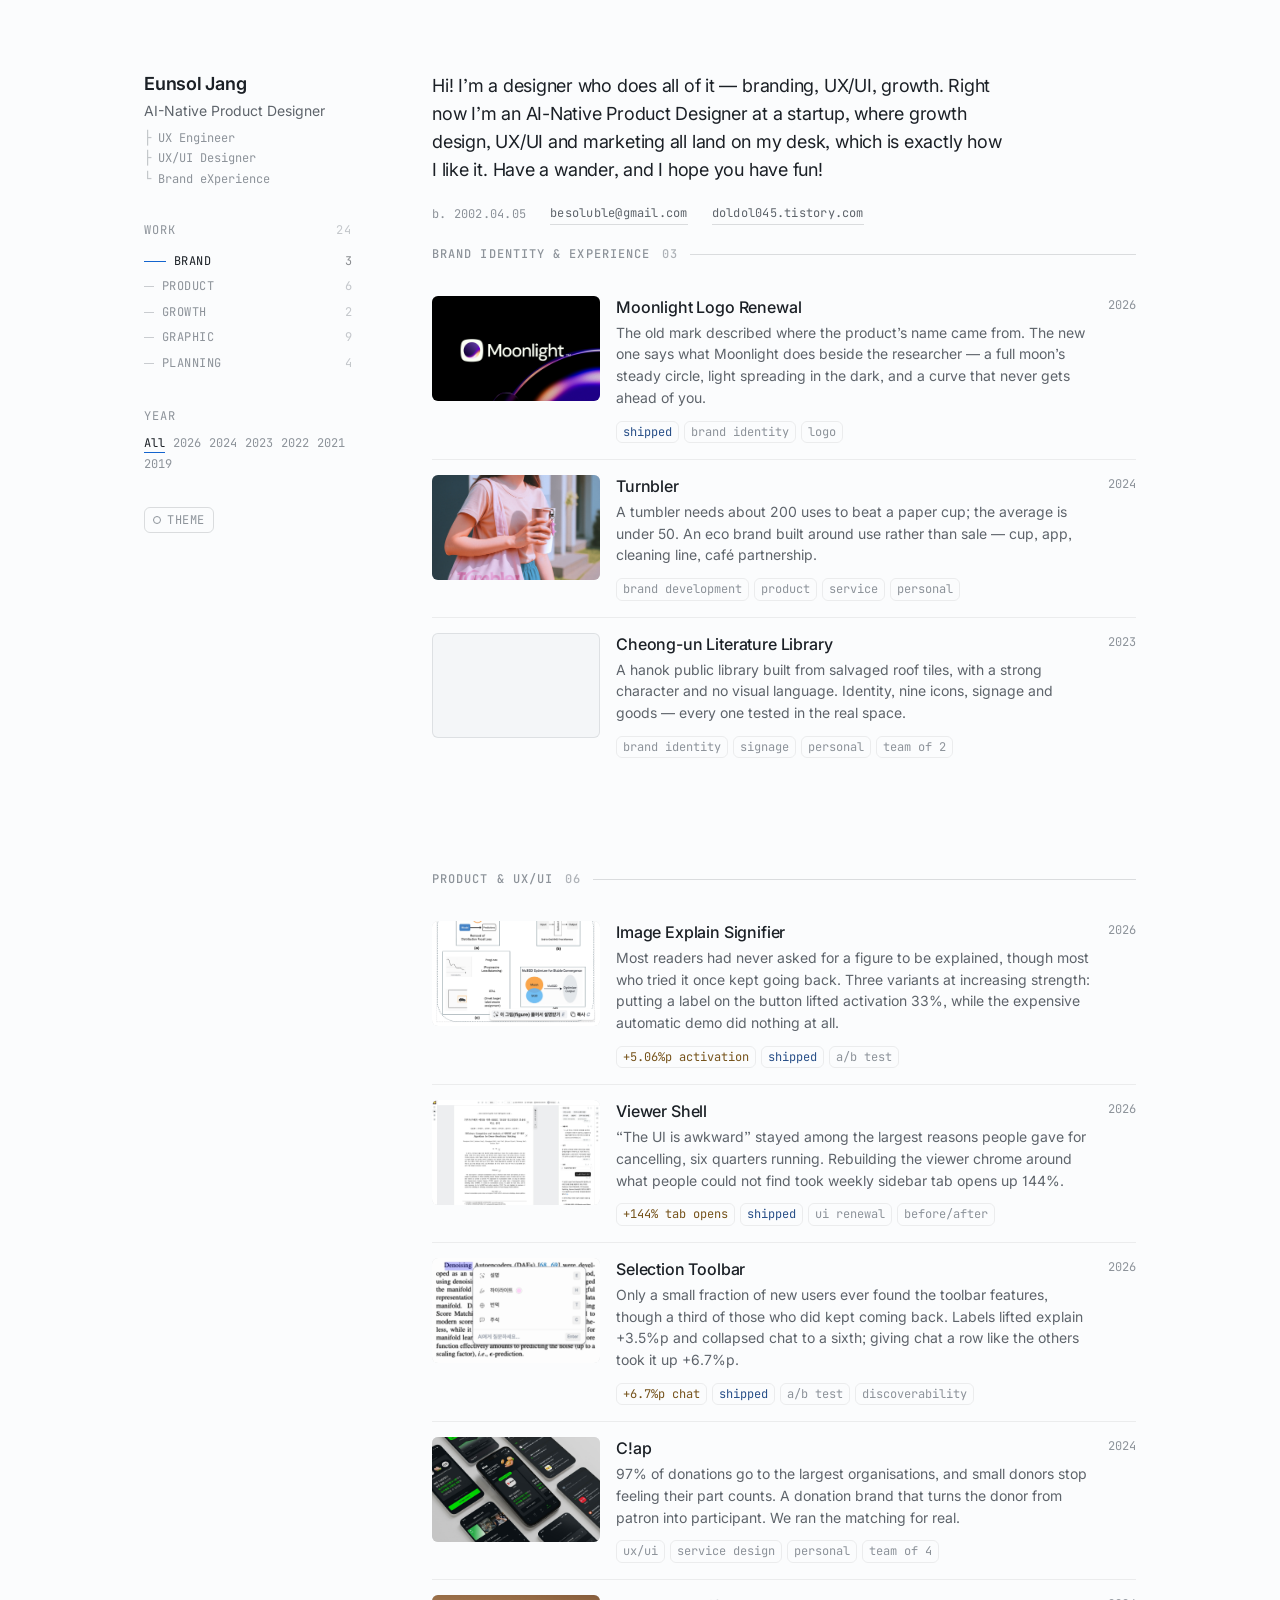
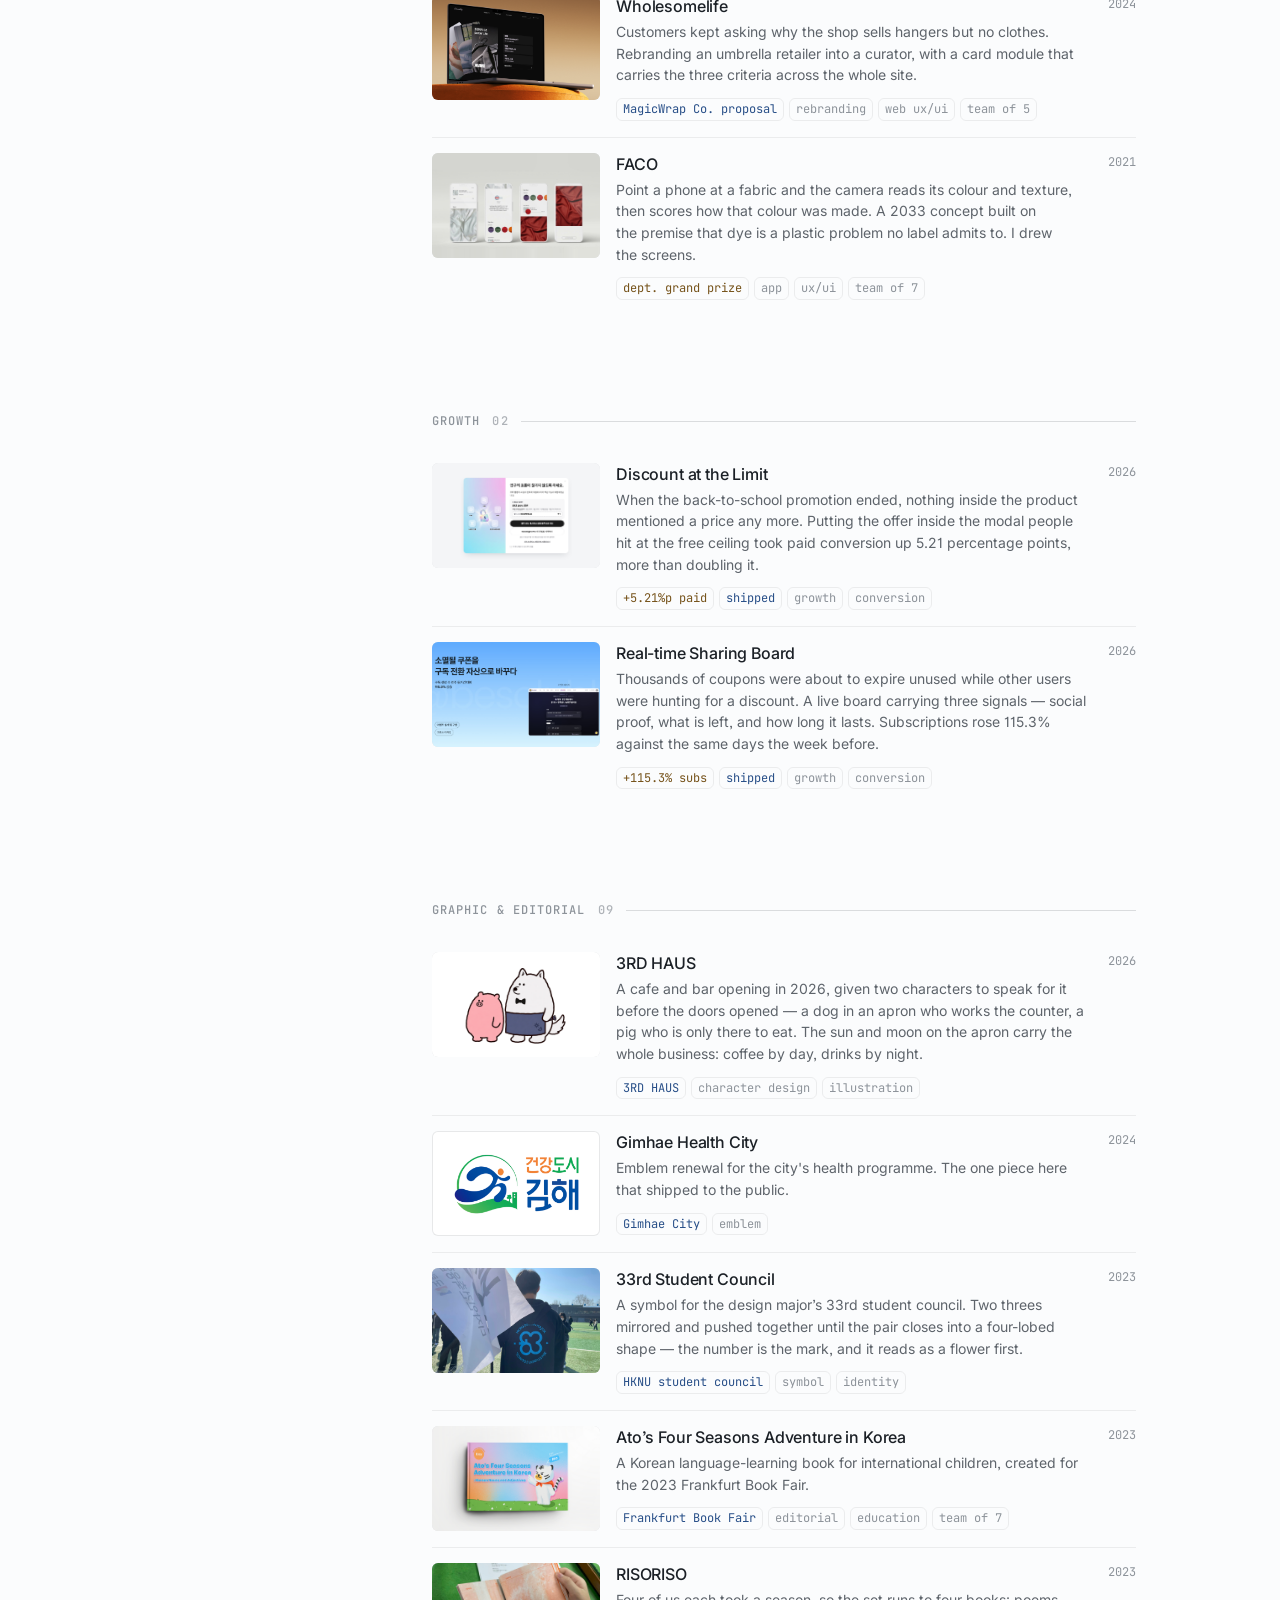
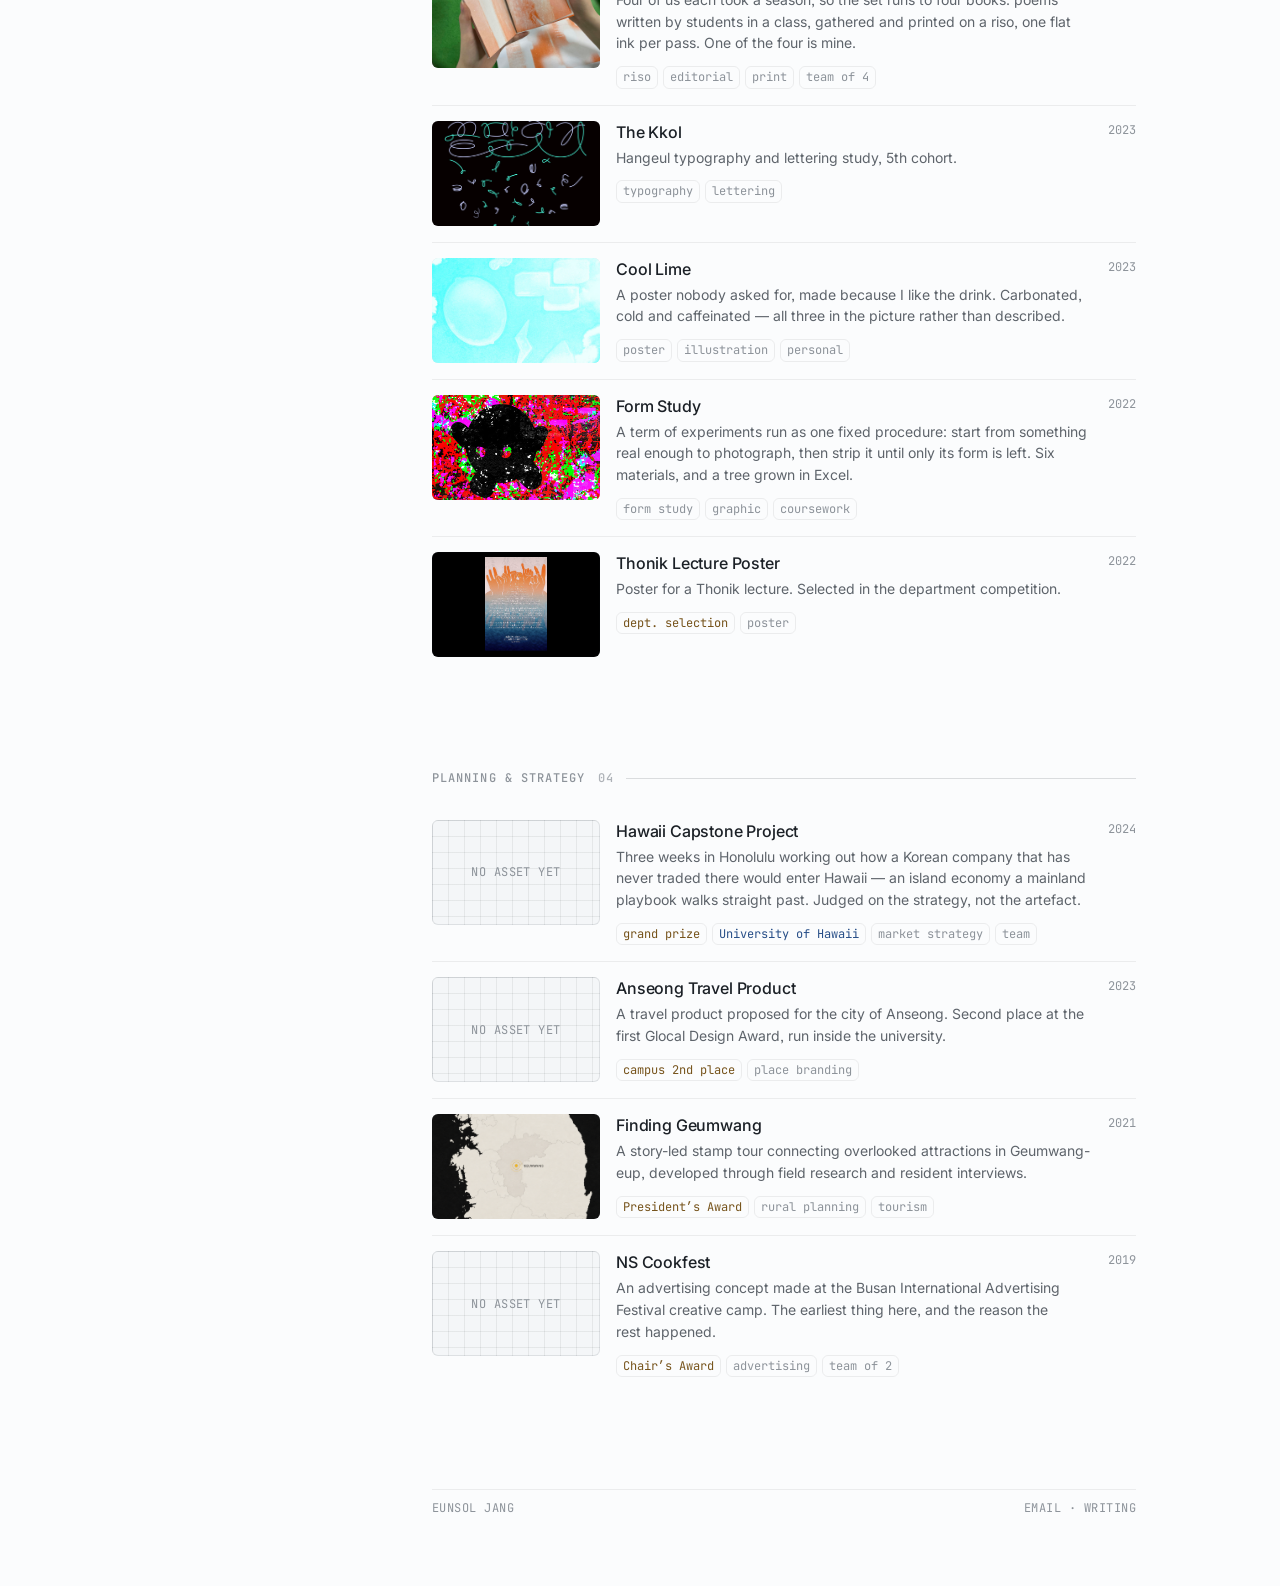
==== index.html @ dd0e9cec "Title the site "Work by Eunsol Jang", and drop em dashes from the head Applies to the tab title, og:" ====
<!doctype html>
<html lang="en">
<head>
<meta charset="utf-8">
<meta name="viewport" content="width=device-width, initial-scale=1, viewport-fit=cover">
<title>Work by Eunsol Jang</title>
<meta name="description" content="Identity systems, product interfaces and growth experiments. Selected work by Eunsol Jang.">

<!-- Link previews. og:image must be absolute: scrapers do not resolve relative paths. -->
<meta property="og:type" content="website">
<meta property="og:site_name" content="Eunsol Jang">
<meta property="og:title" content="Work by Eunsol Jang">
<meta property="og:description" content="Identity systems, product interfaces and growth experiments. Selected work by Eunsol Jang.">
<meta property="og:url" content="https://besoluble.github.io/portfolio/">
<meta property="og:image" content="https://besoluble.github.io/portfolio/assets/brand/og.jpg">
<meta property="og:image:width" content="1200">
<meta property="og:image:height" content="1200">
<meta property="og:image:alt" content="A drawn letter B, cropped to fill the frame">
<meta name="twitter:card" content="summary">
<meta name="twitter:title" content="Work by Eunsol Jang">
<meta name="twitter:description" content="Identity systems, product interfaces and growth experiments. Selected work by Eunsol Jang.">
<meta name="twitter:image" content="https://besoluble.github.io/portfolio/assets/brand/og.jpg">

<link rel="icon" type="image/png" sizes="512x512" href="assets/brand/icon.png">
<link rel="apple-touch-icon" href="assets/brand/icon-180.png">
<link rel="preconnect" href="https://fonts.googleapis.com">
<link rel="preconnect" href="https://fonts.gstatic.com" crossorigin>
<link href="https://fonts.googleapis.com/css2?family=Inter:opsz,wght@14..32,400;14..32,450;14..32,500;14..32,600&family=JetBrains+Mono:wght@400;500;600&display=swap" rel="stylesheet">
<link rel="stylesheet" href="tokens.css">
<style>
/* ─────────────────────────────────────────────────────────────
   INDEX
   Discipline is the spine; year is a quiet cross-cut filter, not
   the structure. Clicking a work opens the case view.
   ───────────────────────────────────────────────────────────── */

.shell {
  max-width: 1040px; margin: 0 auto; padding: var(--s8) var(--s5) var(--s8);
  display: grid; grid-template-columns: 216px minmax(0, 1fr);
  gap: var(--s8); align-items: start;
}
@media (max-width: 860px) { .shell { grid-template-columns: 1fr; gap: var(--s6); padding-top: var(--s6); } }

/* ── Rail ─────────────────────────────────────────────────── */

.rail { position: sticky; top: var(--s7); }
@media (max-width: 860px) { .rail { position: static; } }
.rail .block + .block { margin-top: var(--gap-block); }
.rail .label {
  font-family: var(--mono); font-size: var(--t-xs); letter-spacing: 0.09em;
  text-transform: uppercase; color: var(--ink-faint); margin: 0 0 var(--s2);
}

/* Primary nav — the disciplines. */
.nav { display: flex; flex-direction: column; gap: 1px; }
.nav a {
  display: flex; align-items: center; gap: var(--s2);
  font-family: var(--mono); font-size: var(--t-xs); letter-spacing: 0.04em; text-transform: uppercase;
  color: var(--ink-faint); text-decoration: none;
  padding: var(--s1) var(--s2); margin-left: calc(var(--s2) * -1);
  border-radius: var(--r-chip); line-height: var(--lh-snug);
  transition: color var(--fast) var(--ease), background-color var(--fast) var(--ease);
}
.nav a::before {
  content: ""; width: 10px; height: 1px; background: currentColor; opacity: 0.45; flex: none;
  transition: width var(--slow) var(--ease), opacity var(--slow) var(--ease), background-color var(--slow) var(--ease);
}
.nav a .n, .nav .label .n { margin-left: auto; opacity: 0.5; font-variant-numeric: tabular-nums; }
/* the label is a <p>, so it needs the row treatment to park its total on the right
   edge where the section counts sit. padding matches .nav a. */
.nav .label { display: flex; align-items: center; padding-right: var(--s2); }
.nav a:hover { color: var(--ink); background: var(--wash); }
.nav a:hover::before { width: 16px; opacity: 1; }
.nav a[aria-current="true"] { color: var(--ink); }
.nav a[aria-current="true"]::before { width: 22px; opacity: 1; background: var(--accent); }

/* Sub-filter — deliberately quieter than the nav above it.
   No chips, no borders: year cross-cuts the list, it does not structure it. */
.subfilter { display: flex; flex-wrap: wrap; gap: 2px var(--s2); }
.subfilter button {
  appearance: none; border: 0; background: transparent; cursor: pointer; padding: 1px 0;
  font-family: var(--mono); font-size: var(--t-xs); font-variant-numeric: tabular-nums;
  color: var(--ink-faint); border-bottom: 1px solid transparent;
  transition: color var(--fast) var(--ease), border-color var(--fast) var(--ease);
}
.subfilter button:hover { color: var(--ink); }
.subfilter button[aria-pressed="true"] { color: var(--ink); border-bottom-color: var(--accent); }
.subfilter button:disabled { opacity: 0.3; cursor: default; }

/* ── Content ──────────────────────────────────────────────── */

.lede { margin: 0 0 var(--gap-para); font-size: var(--t-lg); line-height: var(--lh-prose); letter-spacing: var(--tr-lg); max-width: 36rem; }
.lede.sub { color: var(--ink-muted); font-size: var(--t-md); letter-spacing: var(--tr-md); margin-bottom: var(--gap-para); }
.lede.sub:last-of-type { margin-bottom: var(--gap-sect); }
/* Who is writing, in the same mono voice the rest of the furniture uses. */
.about {
  display: flex; flex-wrap: wrap; align-items: center; gap: var(--s2) var(--s5);
  margin: 0 0 var(--gap-para);
  font-family: var(--mono); font-size: var(--t-xs); letter-spacing: 0.02em;
  color: var(--ink-faint);
}
.about a {
  color: var(--ink-muted); text-decoration: none;
  border-bottom: 1px solid var(--rule); padding-bottom: 2px;
  transition: color var(--fast) var(--ease), border-color var(--fast) var(--ease);
}
.about a:hover { color: var(--ink); border-color: var(--ink); }

.group { margin-bottom: var(--gap-sect); scroll-margin-top: var(--s5); }
.group:last-of-type { margin-bottom: 0; }
.group > h2 {
  font-family: var(--mono); font-size: var(--t-xs); font-weight: 500;
  letter-spacing: 0.09em; text-transform: uppercase; color: var(--ink-faint);
  margin: 0 0 var(--s4); display: flex; align-items: baseline; gap: var(--s3);
}
.group > h2::after { content: ""; flex: 1; height: 1px; background: var(--rule); transform: translateY(-3px); }
.group > h2 .count { font-variant-numeric: tabular-nums; opacity: 0.7; }

/* ── Rows ─────────────────────────────────────────────────── */

.rows { display: flex; flex-direction: column; }
.work {
  position: relative;
  display: grid; grid-template-columns: 168px minmax(0, 1fr) auto;
  column-gap: var(--s4); align-items: start;
  padding: var(--s4) var(--s2); margin: 0 calc(var(--s2) * -1);
  border-radius: var(--r-row); text-decoration: none; color: inherit;
  transition: background-color var(--fast) var(--ease);
}
.work + .work::before {
  content: ""; position: absolute; inset-inline: var(--s2); top: 0; height: 1px;
  background: var(--rule-soft); transition: background-color var(--fast) var(--ease);
}
.work:hover { background: var(--wash); }
.work:hover::before, .work:hover + .work::before { background: transparent; }

.work .media { grid-row: 1 / -1; aspect-ratio: 16 / 10; align-self: start; }
.work .media .art { position: absolute; inset: 0; transition: transform 0.5s var(--ease); }
.work:hover .media .art { transform: scale(1.03); }
.work .media img, .work .media video { width: 100%; height: 100%; object-fit: cover; }
/* Art that a cover crop would cut into — a wide emblem, a near-square clip —
   is contained on white instead. Same tile size, whole artwork. */
.work .media.fit { background: var(--fit-bg, oklch(100% 0 0)); }
.work .media.fit img, .work .media.fit video { object-fit: contain; padding: var(--fit-pad, 10%); }
.work:hover .media.fit .art { transform: none; }

.work .body { min-width: 0; }
.work .t { display: block; font-size: var(--t-md); font-weight: 500; letter-spacing: var(--tr-md); line-height: var(--lh-snug); }
.work .d { display: block; margin-top: var(--s1); font-size: var(--t-sm); line-height: var(--lh-prose); color: var(--ink-muted); }
.work .meta { display: flex; flex-wrap: wrap; gap: 5px; margin-top: var(--s3); }

.work .aside { display: flex; flex-direction: column; align-items: flex-end; gap: var(--s2); }
.work .yr { font-family: var(--mono); font-size: var(--t-xs); font-variant-numeric: tabular-nums; color: var(--ink-faint); }

@media (max-width: 560px) {
  .work { grid-template-columns: minmax(0, 1fr) auto; row-gap: var(--s3); }
  .work .media { grid-row: 1; grid-column: 1 / -1; }
  .work .body { grid-column: 1 / -1; }
}

.empty-note {
  font-family: var(--mono); font-size: var(--t-xs); color: var(--ink-faint);
  padding: var(--s5) 0; text-align: center;
}
</style>
</head>
<body>

<div class="shell">

  <aside class="rail stagger">
    <div class="block" style="--i:0">
      <h1 class="name">Eunsol Jang</h1>
      <p class="role">AI-Native Product Designer</p>
      <ul class="disciplines">
        <li>UX Engineer</li>
        <li>UX/UI Designer</li>
        <li>Brand eXperience</li>
      </ul>
    </div>

    <nav class="block nav" aria-label="Sections" style="--i:1">
      <p class="label">Work<span class="n" data-total></span></p>
      <a href="#brand">Brand<span class="n">3</span></a>
      <a href="#product">Product<span class="n">6</span></a>
      <a href="#growth">Growth<span class="n">2</span></a>
      <a href="#graphic">Graphic<span class="n">9</span></a>
      <a href="#planning">Planning<span class="n">4</span></a>
    </nav>

    <div class="block" style="--i:2">
      <p class="label">Year</p>
      <div class="subfilter" role="group" aria-label="Filter by year">
        <button data-year="all" aria-pressed="true">All</button>
        <button data-year="2026" aria-pressed="false">2026</button>
        <button data-year="2025" aria-pressed="false">2025</button>
        <button data-year="2024" aria-pressed="false">2024</button>
        <button data-year="2023" aria-pressed="false">2023</button>
        <button data-year="2022" aria-pressed="false">2022</button>
        <button data-year="2021" aria-pressed="false">2021</button>
        <button data-year="2019" aria-pressed="false">2019</button>
      </div>
    </div>

    <div class="block" style="--i:3">
      <button class="toggle" type="button" aria-label="Switch color theme">
        <span class="dot" aria-hidden="true"></span>Theme
      </button>
    </div>
  </aside>

  <main class="stagger">
    <p class="lede pretty" style="--i:1">Hi! I’m a designer who does all of it — branding, UX/UI, growth. Right now I’m an AI-Native Product Designer at a startup, where growth design, UX/UI and marketing all land on my desk, which is exactly how I like it. Have a wander, and I hope you have fun!</p>
    <p class="about" style="--i:2"><span>b. 2002.04.05</span><a href="mailto:besoluble@gmail.com">besoluble@gmail.com</a><a href="https://doldol045.tistory.com/" target="_blank" rel="noopener">doldol045.tistory.com</a></p>

    <!-- ── Brand ─────────────────────────────────────────── -->
    <section class="group" id="brand" style="--i:3">
      <h2>Brand identity &amp; experience <span class="count">03</span></h2>
      <div class="rows">

        <a class="work" href="case.html#moonlight" data-year="2026">
          <span class="media"><span class="art"><img src="assets/moonlight/moonlight-thumbnail.png" alt="The Moonlight wordmark beside its new circular icon on black" loading="lazy"></span></span>
          <span class="body">
            <span class="t">Moonlight Logo Renewal</span>
            <span class="d pretty">The old mark described where the product’s name came from. The new one says what Moonlight does beside the researcher — a full moon’s steady circle, light spreading in the dark, and a curve that never gets ahead of you.</span>
            <span class="meta"><span class="tag real">shipped</span><span class="tag">brand identity</span><span class="tag">logo</span></span></span>
          </span>
          <span class="aside"><span class="yr">2026</span></span>
        </a>

        <a class="work" href="case.html#turnbler" data-year="2024">
          <span class="media"><span class="art"><img src="assets/turnbler/hero.jpg" alt="" loading="lazy"></span></span>
          <span class="body">
            <span class="t">Turnbler</span>
            <span class="d pretty">A tumbler needs about 200 uses to beat a paper cup; the average is under 50. An eco brand built around use rather than sale — cup, app, cleaning line, café partnership.</span>
            <span class="meta"><span class="tag">brand development</span><span class="tag">product</span><span class="tag">service</span><span class="tag">personal</span></span></span>
          </span>
          <span class="aside"><span class="yr">2024</span></span>
        </a>

        <a class="work" href="case.html#cheongun" data-year="2023">
          <span class="media"><span class="art"><video src="assets/cheongun/motion-1-thumb.mp4" autoplay muted loop playsinline preload="metadata"></video></span></span>
          <span class="body">
            <span class="t">Cheong-un Literature Library</span>
            <span class="d pretty">A hanok public library built from salvaged roof tiles, with a strong character and no visual language. Identity, nine icons, signage and goods — every one tested in the real space.</span>
            <span class="meta"><span class="tag">brand identity</span><span class="tag">signage</span><span class="tag">personal</span><span class="tag">team of 2</span></span></span>
          </span>
          <span class="aside"><span class="yr">2023</span></span>
        </a>

      </div>
    </section>

    <!-- ── Product ───────────────────────────────────────── -->
    <section class="group" id="product" style="--i:4">
      <h2>Product &amp; UX/UI <span class="count">06</span></h2>
      <div class="rows">

        <a class="work" href="case.html#signifier" data-year="2026">
          <span class="media"><span class="art"><img src="assets/signifier/signifier-thumbnail.png" alt="A figure in a paper with a labelled explain button beneath it" loading="lazy"></span></span>
          <span class="body">
            <span class="t">Image Explain Signifier</span>
            <span class="d pretty">Most readers had never asked for a figure to be explained, though most who tried it once kept going back. Three variants at increasing strength: putting a label on the button lifted activation 33%, while the expensive automatic demo did nothing at all.</span>
            <span class="meta"><span class="tag win">+5.06%p activation</span><span class="tag real">shipped</span><span class="tag">a/b test</span></span></span>
          </span>
          <span class="aside"><span class="yr">2026</span></span>
        </a>

        <a class="work" href="case.html#viewer" data-year="2026">
          <span class="media"><span class="art"><img src="assets/viewer/viewer-thumbnail.jpg" alt="The renewed viewer shell: a 56px icon rail on the left, the document, and the panel with its own tab rail on the right" loading="lazy"></span></span>
          <span class="body">
            <span class="t">Viewer Shell</span>
            <span class="d pretty">“The UI is awkward” stayed among the largest reasons people gave for cancelling, six quarters running. Rebuilding the viewer chrome around what people could not find took weekly sidebar tab opens up 144%.</span>
            <span class="meta"><span class="tag win">+144% tab opens</span><span class="tag real">shipped</span><span class="tag">ui renewal</span><span class="tag">before/after</span></span>
          </span>
          <span class="aside"><span class="yr">2026</span></span>
        </a>

        <a class="work" href="case.html#toolbar" data-year="2026">
          <span class="media"><span class="art"><img src="assets/toolbar/toolbar-thumbnail.png" alt="A selection menu over a paper, each row labelled" loading="lazy"></span></span>
          <span class="body">
            <span class="t">Selection Toolbar</span>
            <span class="d pretty">Only a small fraction of new users ever found the toolbar features, though a third of those who did kept coming back. Labels lifted explain +3.5%p and collapsed chat to a sixth; giving chat a row like the others took it up +6.7%p.</span>
            <span class="meta"><span class="tag win">+6.7%p chat</span><span class="tag real">shipped</span><span class="tag">a/b test</span><span class="tag">discoverability</span></span></span>
          </span>
          <span class="aside"><span class="yr">2026</span></span>
        </a>

        <a class="work" href="case.html#clap" data-year="2024">
          <span class="media"><span class="art"><img src="assets/clap/brand-p56.jpg" alt="" loading="lazy"></span></span>
          <span class="body">
            <span class="t">C!ap</span>
            <span class="d pretty">97% of donations go to the largest organisations, and small donors stop feeling their part counts. A donation brand that turns the donor from patron into participant. We ran the matching for real.</span>
            <span class="meta"><span class="tag">ux/ui</span><span class="tag">service design</span><span class="tag">personal</span><span class="tag">team of 4</span></span></span>
          </span>
          <span class="aside"><span class="yr">2024</span></span>
        </a>

        <a class="work" href="case.html#wholesome" data-year="2024">
          <span class="media"><span class="art"><img src="assets/wholesome/wholesomelife-thumbnail.png" alt="Wholesomelife website displayed on a laptop" loading="lazy"></span></span>
          <span class="body">
            <span class="t">Wholesomelife</span>
            <span class="d pretty">Customers kept asking why the shop sells hangers but no clothes. Rebranding an umbrella retailer into a curator, with a card module that carries the three criteria across the whole site.</span>
            <span class="meta"><span class="tag real">MagicWrap Co. proposal</span><span class="tag">rebranding</span><span class="tag">web ux/ui</span><span class="tag">team of 5</span></span></span>
          </span>
          <span class="aside"><span class="yr">2024</span></span>
        </a>

        <a class="work" href="case.html#faco" data-year="2021">
          <span class="media"><span class="art"><img src="assets/faco/faco-thumbnail.jpg" alt="Four FACO screens for one material — detail page, certification, colour matching and the texture full bleed" loading="lazy"></span></span>
          <span class="body">
            <span class="t">FACO</span>
            <span class="d pretty">Point a phone at a fabric and the camera reads its colour and texture, then scores how that colour was made. A 2033 concept built on the premise that dye is a plastic problem no label admits to. I drew the screens.</span>
            <span class="meta"><span class="tag win">dept. grand prize</span><span class="tag">app</span><span class="tag">ux/ui</span><span class="tag">team of 7</span></span></span>
          </span>
          <span class="aside"><span class="yr">2021</span></span>
        </a>

      </div>
    </section>

    <!-- ── Growth ────────────────────────────────────────── -->
    <section class="group" id="growth" style="--i:5">
      <h2>Growth <span class="count">02</span></h2>
      <div class="rows">

        <a class="work" href="case.html#discount" data-year="2026">
          <span class="media"><span class="art"><img src="assets/discount/discount-thumbnail.png" alt="A paywall modal showing a discount code and a copy button" loading="lazy"></span></span>
          <span class="body">
            <span class="t">Discount at the Limit</span>
            <span class="d pretty">When the back-to-school promotion ended, nothing inside the product mentioned a price any more. Putting the offer inside the modal people hit at the free ceiling took paid conversion up 5.21 percentage points, more than doubling it.</span>
            <span class="meta"><span class="tag win">+5.21%p paid</span><span class="tag real">shipped</span><span class="tag">growth</span><span class="tag">conversion</span></span></span>
          </span>
          <span class="aside"><span class="yr">2026</span></span>
        </a>

        <a class="work" href="case.html#board" data-year="2026">
          <span class="media"><span class="art"><img src="assets/growth/board-1.jpg" alt="" loading="lazy"></span></span>
          <span class="body">
            <span class="t">Real-time Sharing Board</span>
            <span class="d pretty">Thousands of coupons were about to expire unused while other users were hunting for a discount. A live board carrying three signals — social proof, what is left, and how long it lasts. Subscriptions rose 115.3% against the same days the week before.</span>
            <span class="meta"><span class="tag win">+115.3% subs</span><span class="tag real">shipped</span><span class="tag">growth</span><span class="tag">conversion</span></span></span>
          </span>
          <span class="aside"><span class="yr">2026</span></span>
        </a>

      </div>
    </section>

    <!-- ── Graphic ───────────────────────────────────────── -->
    <section class="group" id="graphic" style="--i:6">
      <h2>Graphic &amp; editorial <span class="count">09</span></h2>
      <div class="rows">

        <a class="work" href="case.html#haus" data-year="2026">
          <span class="media"><span class="art"><img src="assets/3rdhaus/pair-stage.png" alt="A pink pig standing beside a white dog in a bow tie and apron" loading="lazy"></span></span>
          <span class="body">
            <span class="t">3RD HAUS</span>
            <span class="d pretty">A cafe and bar opening in 2026, given two characters to speak for it before the doors opened — a dog in an apron who works the counter, a pig who is only there to eat. The sun and moon on the apron carry the whole business: coffee by day, drinks by night.</span>
            <span class="meta"><span class="tag real">3RD HAUS</span><span class="tag">character design</span><span class="tag">illustration</span></span></span>
          </span>
          <span class="aside"><span class="yr">2026</span></span>
        </a>

        <a class="work" href="case.html#gimhae" data-year="2024">
          <span class="media fit"><span class="art"><img src="assets/gimhae/logo-new.png" alt="" loading="lazy"></span></span>
          <span class="body">
            <span class="t">Gimhae Health City</span>
            <span class="d pretty">Emblem renewal for the city's health programme. The one piece here that shipped to the public.</span>
            <span class="meta"><span class="tag real">Gimhae City</span><span class="tag">emblem</span></span></span>
          </span>
          <span class="aside"><span class="yr">2024</span></span>
        </a>

        <a class="work" href="case.html#council" data-year="2023">
          <span class="media"><span class="art"><img src="assets/council/hoodie.jpg" alt="Someone wearing the student council hoodie on a field, the symbol printed across the back" loading="lazy"></span></span>
          <span class="body">
            <span class="t">33rd Student Council</span>
            <span class="d pretty">A symbol for the design major’s 33rd student council. Two threes mirrored and pushed together until the pair closes into a four-lobed shape — the number is the mark, and it reads as a flower first.</span>
            <span class="meta"><span class="tag real">HKNU student council</span><span class="tag">symbol</span><span class="tag">identity</span></span>
          </span>
          <span class="aside"><span class="yr">2023</span></span>
        </a>

        <a class="work" href="case.html#frankfurt" data-year="2023">
          <span class="media"><span class="art"><img src="assets/frankfurt/ato-book-cover.png" alt="Ato’s Four Seasons Adventure in Korea book cover" loading="lazy"></span></span>
          <span class="body">
            <span class="t">Ato’s Four Seasons Adventure in Korea</span>
            <span class="d pretty">A Korean language-learning book for international children, created for the 2023 Frankfurt Book Fair.</span>
            <span class="meta"><span class="tag real">Frankfurt Book Fair</span><span class="tag">editorial</span><span class="tag">education</span><span class="tag">team of 7</span></span></span>
          </span>
          <span class="aside"><span class="yr">2023</span></span>
        </a>

        <a class="work" href="case.html#riso" data-year="2023">
          <span class="media"><span class="art"><img src="assets/riso/riso-thumbnail.jpg" alt="Hands holding an open riso-printed booklet in orange ink" loading="lazy"></span></span>
          <span class="body">
            <span class="t">RISORISO</span>
            <span class="d pretty">Four of us each took a season, so the set runs to four books: poems written by students in a class, gathered and printed on a riso, one flat ink per pass. One of the four is mine.</span>
            <span class="meta"><span class="tag">riso</span><span class="tag">editorial</span><span class="tag">print</span><span class="tag">team of 4</span></span></span>
          </span>
          <span class="aside"><span class="yr">2023</span></span>
        </a>

        <a class="work" href="case.html#kkol" data-year="2023">
          <span class="media"><span class="art"><img src="assets/kkol/c2.jpg" alt="" loading="lazy"></span></span>
          <span class="body">
            <span class="t">The Kkol</span>
            <span class="d pretty">Hangeul typography and lettering study, 5th cohort.</span>
            <span class="meta"><span class="tag">typography</span><span class="tag">lettering</span></span></span>
          </span>
          <span class="aside"><span class="yr">2023</span></span>
        </a>

        <a class="work" href="case.html#fizzio" data-year="2023">
          <span class="media"><span class="art"><img src="assets/fizzio/fizzio-thumbnail.jpg" alt="A cyan poster of bubbles, ice and a cut lime" loading="lazy"></span></span>
          <span class="body">
            <span class="t">Cool Lime</span>
            <span class="d pretty">A poster nobody asked for, made because I like the drink. Carbonated, cold and caffeinated — all three in the picture rather than described.</span>
            <span class="meta"><span class="tag">poster</span><span class="tag">illustration</span><span class="tag">personal</span></span>
          </span>
          <span class="aside"><span class="yr">2023</span></span>
        </a>

        <a class="work" href="case.html#formstudy" data-year="2022">
          <span class="media"><span class="art"><img src="assets/formstudy/formstudy-thumbnail.jpg" alt="A black bear shape over a field of red and green noise" loading="lazy"></span></span>
          <span class="body">
            <span class="t">Form Study</span>
            <span class="d pretty">A term of experiments run as one fixed procedure: start from something real enough to photograph, then strip it until only its form is left. Six materials, and a tree grown in Excel.</span>
            <span class="meta"><span class="tag">form study</span><span class="tag">graphic</span><span class="tag">coursework</span></span>
          </span>
          <span class="aside"><span class="yr">2022</span></span>
        </a>

        <a class="work" href="case.html#thonik" data-year="2022">
          <span class="media fit" style="--fit-bg: #000; --fit-pad: 3%;"><span class="art"><img src="assets/thonik/thonik-lecture-poster.png" alt="Thonik Visual Voice lecture poster" loading="lazy"></span></span>
          <span class="body">
            <span class="t">Thonik Lecture Poster</span>
            <span class="d pretty">Poster for a Thonik lecture. Selected in the department competition.</span>
            <span class="meta"><span class="tag win">dept. selection</span><span class="tag">poster</span></span></span>
          </span>
          <span class="aside"><span class="yr">2022</span></span>
        </a>

      </div>
    </section>

    <!-- ── Planning ──────────────────────── -->
    <section class="group" id="planning" style="--i:7">
      <h2>Planning &amp; strategy <span class="count">04</span></h2>
      <div class="rows">

        <a class="work" href="case.html#hawaii" data-year="2024">
          <span class="media empty"><span>no asset yet</span></span>
          <span class="body">
            <span class="t">Hawaii Capstone Project</span>
            <span class="d pretty">Three weeks in Honolulu working out how a Korean company that has never traded there would enter Hawaii — an island economy a mainland playbook walks straight past. Judged on the strategy, not the artefact.</span>
            <span class="meta"><span class="tag win">grand prize</span><span class="tag real">University of Hawaii</span><span class="tag">market strategy</span><span class="tag">team</span></span>
          </span>
          <span class="aside"><span class="yr">2024</span></span>
        </a>

        <a class="work" href="case.html#anseong" data-year="2023">
          <span class="media empty"><span>no asset yet</span></span>
          <span class="body">
            <span class="t">Anseong Travel Product</span>
            <span class="d pretty">A travel product proposed for the city of Anseong. Second place at the first Glocal Design Award, run inside the university.</span>
            <span class="meta"><span class="tag win">campus 2nd place</span><span class="tag">place branding</span></span></span>
          </span>
          <span class="aside"><span class="yr">2023</span></span>
        </a>

        <a class="work" href="case.html#rural" data-year="2021">
          <span class="media"><span class="art"><img src="assets/rural/finding-geumwang-map-thumbnail.png" alt="Map of South Korea marking Geumwang-eup" loading="lazy"></span></span>
          <span class="body">
            <span class="t">Finding Geumwang</span>
            <span class="d pretty">A story-led stamp tour connecting overlooked attractions in Geumwang-eup, developed through field research and resident interviews.</span>
            <span class="meta"><span class="tag win">President’s Award</span><span class="tag">rural planning</span><span class="tag">tourism</span></span></span>
          </span>
          <span class="aside"><span class="yr">2021</span></span>
        </a>

        <a class="work" href="case.html#cookfest" data-year="2019">
          <span class="media empty"><span>no asset yet</span></span>
          <span class="body">
            <span class="t">NS Cookfest</span>
            <span class="d pretty">An advertising concept made at the Busan International Advertising Festival creative camp. The earliest thing here, and the reason the rest happened.</span>
            <span class="meta"><span class="tag win">Chair’s Award</span><span class="tag">advertising</span><span class="tag">team of 2</span></span></span>
          </span>
          <span class="aside"><span class="yr">2019</span></span>
        </a>

      </div>
    </section>

    <p class="empty-note" id="none" hidden>Nothing in that year.</p>

    <footer class="foot">
      <span>Eunsol Jang</span>
      <span><a href="mailto:besoluble@gmail.com">Email</a> · <a href="https://doldol045.tistory.com/" target="_blank" rel="noopener">Writing</a></span>
    </footer>
  </main>

</div>

<script>
  // Section counts and the total are derived from the cards themselves, so adding
  // or moving a work never leaves a stale number behind in the markup.
  (function () {
    var total = 0;
    document.querySelectorAll("section.group").forEach(function (sec) {
      var n = sec.querySelectorAll("a.work").length;
      total += n;
      var head = sec.querySelector("h2 .count");
      if (head) head.textContent = String(n).padStart(2, "0");
      var link = document.querySelector('.nav a[href="#' + sec.id + '"] .n');
      if (link) link.textContent = n;
    });
    var t = document.querySelector(".nav .label [data-total]");
    if (t) t.textContent = total;

    // Same reason: a year button with nothing behind it would only ever show
    // "Nothing in that year." Drop it rather than leave a dead filter.
    var years = {};
    document.querySelectorAll("a.work[data-year]").forEach(function (w) {
      years[w.getAttribute("data-year")] = true;
    });
    document.querySelectorAll('.subfilter button[data-year]').forEach(function (b) {
      var y = b.getAttribute("data-year");
      if (y !== "all" && !years[y]) b.remove();
    });
  })();

(function () {
  var root = document.documentElement;
  try { var s = localStorage.getItem("theme"); if (s === "light" || s === "dark") root.setAttribute("data-theme", s); } catch (e) {}
  document.querySelector(".toggle").addEventListener("click", function () {
    var cur = root.getAttribute("data-theme") || (matchMedia("(prefers-color-scheme: dark)").matches ? "dark" : "light");
    var next = cur === "dark" ? "light" : "dark";
    root.setAttribute("data-theme", next);
    try { localStorage.setItem("theme", next); } catch (e) {}
  });

  var works = Array.prototype.slice.call(document.querySelectorAll(".work"));
  var groups = Array.prototype.slice.call(document.querySelectorAll(".group"));
  var navLinks = Array.prototype.slice.call(document.querySelectorAll(".nav a"));
  var none = document.getElementById("none");

  // Counts come from the DOM — hand-written ones drift the moment a work moves.
  groups.forEach(function (g) {
    var n = g.querySelectorAll(".work").length;
    g.querySelector(".count").textContent = String(n).padStart(2, "0");
    var link = document.querySelector('.nav a[href="#' + g.id + '"]');
    if (link) link.querySelector(".n").textContent = n;
  });

  // Year is a cross-cut, so a year with no work in it is disabled rather than
  // silently returning nothing.
  var years = Array.prototype.slice.call(document.querySelectorAll(".subfilter button"));
  years.forEach(function (b) {
    var y = b.getAttribute("data-year");
    if (y === "all") return;
    var n = works.filter(function (w) { return w.getAttribute("data-year") === y; }).length;
    b.disabled = n === 0;
    b.title = n + (n === 1 ? " work" : " works");
  });

  function applyYear(y) {
    works.forEach(function (w) { w.hidden = !(y === "all" || w.getAttribute("data-year") === y); });
    var shown = 0;
    groups.forEach(function (g) {
      var left = g.querySelectorAll(".work:not([hidden])").length;
      g.hidden = left === 0;
      shown += left;
      var link = document.querySelector('.nav a[href="#' + g.id + '"]');
      if (link) { link.hidden = left === 0; link.querySelector(".n").textContent = left; }
    });
    none.hidden = shown > 0;
    sync();
  }

  years.forEach(function (b) {
    b.addEventListener("click", function () {
      if (b.disabled) return;
      years.forEach(function (x) { x.setAttribute("aria-pressed", String(x === b)); });
      applyYear(b.getAttribute("data-year"));
    });
  });

  // Rail follows the scroll.
  var ticking = false;
  function sync() {
    ticking = false;
    var visible = groups.filter(function (g) { return !g.hidden; });
    var active = visible[0];
    visible.forEach(function (g) { if (g.getBoundingClientRect().top <= 120) active = g; });
    navLinks.forEach(function (a) {
      if (active && a.getAttribute("href") === "#" + active.id) a.setAttribute("aria-current", "true");
      else a.removeAttribute("aria-current");
    });
  }
  addEventListener("scroll", function () { if (!ticking) { ticking = true; requestAnimationFrame(sync); } }, { passive: true });
  sync();
})();
</script>

</body>
</html>
---- tokens.css ----
/* ─────────────────────────────────────────────────────────────
   Shared design tokens — confirmed from B1.
   Type scale, rhythm and tracking measured off interfaces.dev.
   See interfaces-dev-notes.md.
   ───────────────────────────────────────────────────────────── */

:root {
  color-scheme: light dark;

  --bg:        oklch(99% 0.002 250);
  --bg-raised: oklch(97.2% 0.003 250);
  --ink:       oklch(24% 0.015 255);
  --ink-muted: oklch(50% 0.014 255);
  --ink-faint: oklch(66% 0.012 255);
  --rule:      oklch(24% 0.015 255 / 0.14);
  --rule-soft: oklch(24% 0.015 255 / 0.07);
  --accent:    oklch(52% 0.18 258);
  --tag-win: oklch(47% 0.085 76);
  --tag-real: oklch(43% 0.105 258);
  /* Hover wash is the ink at low alpha — neutral gray, no blue cast. */
  --wash:      oklch(24% 0.015 255 / 0.05);
  --media-ring: inset 0 0 0 1px oklch(24% 0.015 255 / 0.10);
  --grid:      oklch(24% 0.015 255 / 0.07);

  --sans: "Inter", -apple-system, BlinkMacSystemFont, "Segoe UI", system-ui, sans-serif;
  --mono: "JetBrains Mono", ui-monospace, SFMono-Regular, "SF Mono", Menlo, monospace;

  /* Four sizes. 14 carries the UI, 16/18 the prose, 12 is the floor. */
  --t-xs: 0.75rem; --t-sm: 0.875rem; --t-md: 1rem; --t-lg: 1.125rem; --t-xl: 1.5rem;
  --lh-flat: 1; --lh-snug: 1.375; --lh-prose: 1.55;
  --tr-lg: -0.0125em; --tr-md: -0.01em;

  --s1: 4px; --s2: 8px; --s3: 12px; --s4: 16px; --s5: 24px; --s6: 32px; --s7: 48px; --s8: 72px;
  /* Paragraphs sit close, sections stand far apart. ~5:1 is the calm. */
  --gap-para: 20px; --gap-block: 32px; --gap-sect: 96px;

  --r-chip: 6px; --r-row: 8px; --r-panel: 12px;

  --ease: cubic-bezier(0.32, 0.72, 0, 1);
  --fast: 0.15s;   /* color, background */
  --slow: 0.2s;    /* transform, icons */
}

@media (prefers-color-scheme: dark) {
  :root {
    --bg: oklch(15% 0.010 258); --bg-raised: oklch(18.5% 0.012 258);
    --ink: oklch(94% 0.004 258); --ink-muted: oklch(67% 0.010 258); --ink-faint: oklch(50% 0.012 258);
    --rule: oklch(94% 0.004 258 / 0.16); --rule-soft: oklch(94% 0.004 258 / 0.08);
    --accent: oklch(76% 0.14 255); --wash: oklch(94% 0.004 258 / 0.06);
    --tag-win: oklch(82% 0.075 82);
    --tag-real: oklch(80% 0.085 258);
    --media-ring: inset 0 0 0 1px oklch(94% 0.004 258 / 0.12);
    --grid: oklch(94% 0.004 258 / 0.07);
  }
}
:root[data-theme="light"] {
  --bg: oklch(99% 0.002 250); --bg-raised: oklch(97.2% 0.003 250);
  --ink: oklch(24% 0.015 255); --ink-muted: oklch(50% 0.014 255); --ink-faint: oklch(66% 0.012 255);
  --rule: oklch(24% 0.015 255 / 0.14); --rule-soft: oklch(24% 0.015 255 / 0.07);
  --accent: oklch(52% 0.18 258); --wash: oklch(24% 0.015 255 / 0.05);
  --media-ring: inset 0 0 0 1px oklch(24% 0.015 255 / 0.10); --grid: oklch(24% 0.015 255 / 0.07);
  --tag-win: oklch(47% 0.085 76);
  --tag-real: oklch(43% 0.105 258);
}
:root[data-theme="dark"] {
  --bg: oklch(15% 0.010 258); --bg-raised: oklch(18.5% 0.012 258);
  --ink: oklch(94% 0.004 258); --ink-muted: oklch(67% 0.010 258); --ink-faint: oklch(50% 0.012 258);
  --rule: oklch(94% 0.004 258 / 0.16); --rule-soft: oklch(94% 0.004 258 / 0.08);
  --accent: oklch(76% 0.14 255); --wash: oklch(94% 0.004 258 / 0.06);
  --tag-win: oklch(82% 0.075 82);
  --tag-real: oklch(80% 0.085 258);
  --media-ring: inset 0 0 0 1px oklch(94% 0.004 258 / 0.12); --grid: oklch(94% 0.004 258 / 0.07);
}

* { box-sizing: border-box; }
html { -webkit-text-size-adjust: 100%; scroll-behavior: smooth; }

body {
  margin: 0;
  background: var(--bg);
  color: var(--ink);
  font-family: var(--sans);
  font-size: var(--t-md);
  line-height: var(--lh-prose);
  font-feature-settings: "cv01", "ss03";
  -webkit-font-smoothing: antialiased;
  -moz-osx-font-smoothing: grayscale;
  hanging-punctuation: first last;
  transition: background-color 0.4s var(--ease), color 0.4s var(--ease);
}
::selection { background: var(--accent); color: var(--bg); }
img { display: block; max-width: 100%; }

/* pretty is desktop-only on interfaces.dev — in a narrow column it can strand
   an awkwardly short last line. */
@media (min-width: 768px) { .pretty { text-wrap: pretty; } }

/* ── Identity ─────────────────────────────────────────────── */

.name { font-size: var(--t-lg); font-weight: 600; letter-spacing: var(--tr-lg); line-height: var(--lh-snug); margin: 0 0 var(--s1); }
.role { font-size: var(--t-sm); line-height: var(--lh-snug); color: var(--ink-muted); margin: 0; text-wrap: balance; }
.disciplines {
  list-style: none; margin: var(--s2) 0 0; padding: 0;
  font-family: var(--mono); font-size: var(--t-xs); line-height: 1.7; letter-spacing: 0; color: var(--ink-faint);
}
.disciplines li::before { content: "├ "; opacity: 0.5; }
.disciplines li:last-child::before { content: "└ "; opacity: 0.5; }

/* ── Section head ─────────────────────────────────────────── */

.eyebrow {
  font-family: var(--mono); font-size: var(--t-xs); font-weight: 500;
  letter-spacing: 0.09em; text-transform: uppercase; color: var(--ink-faint);
  margin: 0 0 var(--s4); display: flex; align-items: baseline; gap: var(--s3);
}
.eyebrow::after { content: ""; flex: 1; height: 1px; background: var(--rule); transform: translateY(-3px); }
.eyebrow .count { font-variant-numeric: tabular-nums; opacity: 0.7; }

/* ── Mono meta ────────────────────────────────────────────── */

.mono { font-family: var(--mono); font-size: var(--t-xs); letter-spacing: 0; font-variant-numeric: tabular-nums; color: var(--ink-faint); }
.tag {
  font-family: var(--mono); font-size: var(--t-xs); letter-spacing: 0; color: var(--ink-faint);
  border: 1px solid var(--rule-soft); border-radius: var(--r-chip); padding: 1px 6px; white-space: nowrap;
}
/* Two tags carry colour because they answer the two questions asked first:
   did it win or move a number, and did it touch anything real. Only the text
   takes the colour — a filled chip reads as a dashboard badge and fights the
   hairlines the rest of the page is built from. Everything after them is the
   kind of work and who it was made with, and stays quiet. */
.tag.win  { color: var(--tag-win); }
.tag.real { color: var(--tag-real); }

/* ── Media ────────────────────────────────────────────────── */

/* display:block matters — these are <span>s, and aspect-ratio does nothing
   on an inline box, so the tile collapses to zero height. */
.media { display: block; position: relative; overflow: hidden; border-radius: var(--r-chip); box-shadow: var(--media-ring); background: var(--bg-raised); isolation: isolate; }
.media img { width: 100%; height: 100%; object-fit: cover; }

/* Works with no asset yet. Honest rather than a fake gradient. */
.media.empty { display: grid; place-items: center; }
.media.empty::before {
  content: ""; position: absolute; inset: 0;
  background-image: linear-gradient(to right, var(--grid) 1px, transparent 1px),
                    linear-gradient(to bottom, var(--grid) 1px, transparent 1px);
  background-size: 16px 16px;
}
.media.empty span {
  position: relative; font-family: var(--mono); font-size: var(--t-xs);
  color: var(--ink-faint); letter-spacing: 0.04em; text-transform: uppercase;
}

/* ── Theme toggle ─────────────────────────────────────────── */

.toggle {
  appearance: none; font-family: var(--mono); font-size: var(--t-xs);
  letter-spacing: 0.05em; text-transform: uppercase;
  color: var(--ink-faint); background: transparent;
  border: 1px solid var(--rule); border-radius: var(--r-chip);
  padding: var(--s1) var(--s2); cursor: pointer;
  display: inline-flex; align-items: center; gap: 6px;
  transition: color var(--fast) var(--ease), border-color var(--fast) var(--ease), background-color var(--fast) var(--ease);
}
.toggle:hover { color: var(--ink); border-color: var(--ink-faint); background: var(--bg-raised); }
.toggle .dot { width: 8px; height: 8px; border-radius: 999px; border: 1.5px solid currentColor; background: transparent; transition: background-color var(--slow) var(--ease); }
:root[data-theme="dark"] .toggle .dot { background: currentColor; }
@media (prefers-color-scheme: dark) { :root:not([data-theme="light"]) .toggle .dot { background: currentColor; } }
:root[data-theme="light"] .toggle .dot { background: transparent; }

/* ── Filter chips ─────────────────────────────────────────── */

.filters { display: flex; flex-wrap: wrap; gap: var(--s2); }
.filter {
  appearance: none; cursor: pointer;
  font-family: var(--mono); font-size: var(--t-xs); letter-spacing: 0.04em; text-transform: uppercase;
  color: var(--ink-faint); background: transparent;
  border: 1px solid var(--rule-soft); border-radius: var(--r-chip);
  padding: 3px var(--s2);
  transition: color var(--fast) var(--ease), border-color var(--fast) var(--ease), background-color var(--fast) var(--ease);
}
.filter:hover { color: var(--ink); border-color: var(--rule); }
.filter[aria-pressed="true"] { color: var(--bg); background: var(--ink); border-color: var(--ink); }
.filter .n { opacity: 0.55; margin-left: 5px; font-variant-numeric: tabular-nums; }

/* ── Footer ───────────────────────────────────────────────── */

.foot {
  margin-top: var(--gap-sect); padding-top: var(--s3);
  border-top: 1px solid var(--rule-soft);
  font-family: var(--mono); font-size: var(--t-xs);
  letter-spacing: 0.04em; text-transform: uppercase; line-height: var(--lh-flat);
  color: var(--ink-faint); display: flex; justify-content: space-between; gap: var(--s4); flex-wrap: wrap;
}
.foot a { color: inherit; text-decoration: none; transition: color var(--fast) var(--ease); }
.foot a:hover { color: var(--ink); }

:focus-visible { outline: 2px solid var(--accent); outline-offset: 2px; }

/* [hidden] is display:none in the UA sheet, but any author display rule beats
   it. Filtered items set .hidden, so this has to win. */
[hidden] { display: none !important; }

@keyframes rise { from { opacity: 0; transform: translateY(5px); } to { opacity: 1; transform: none; } }
.stagger > * { animation: rise 0.5s var(--ease) both; animation-delay: calc(var(--i, 0) * 45ms + 30ms); }

@media (prefers-reduced-motion: reduce) {
  html { scroll-behavior: auto; }
  *, *::before, *::after { animation-duration: 0.01ms !important; animation-delay: 0ms !important; transition-duration: 0.01ms !important; }
}
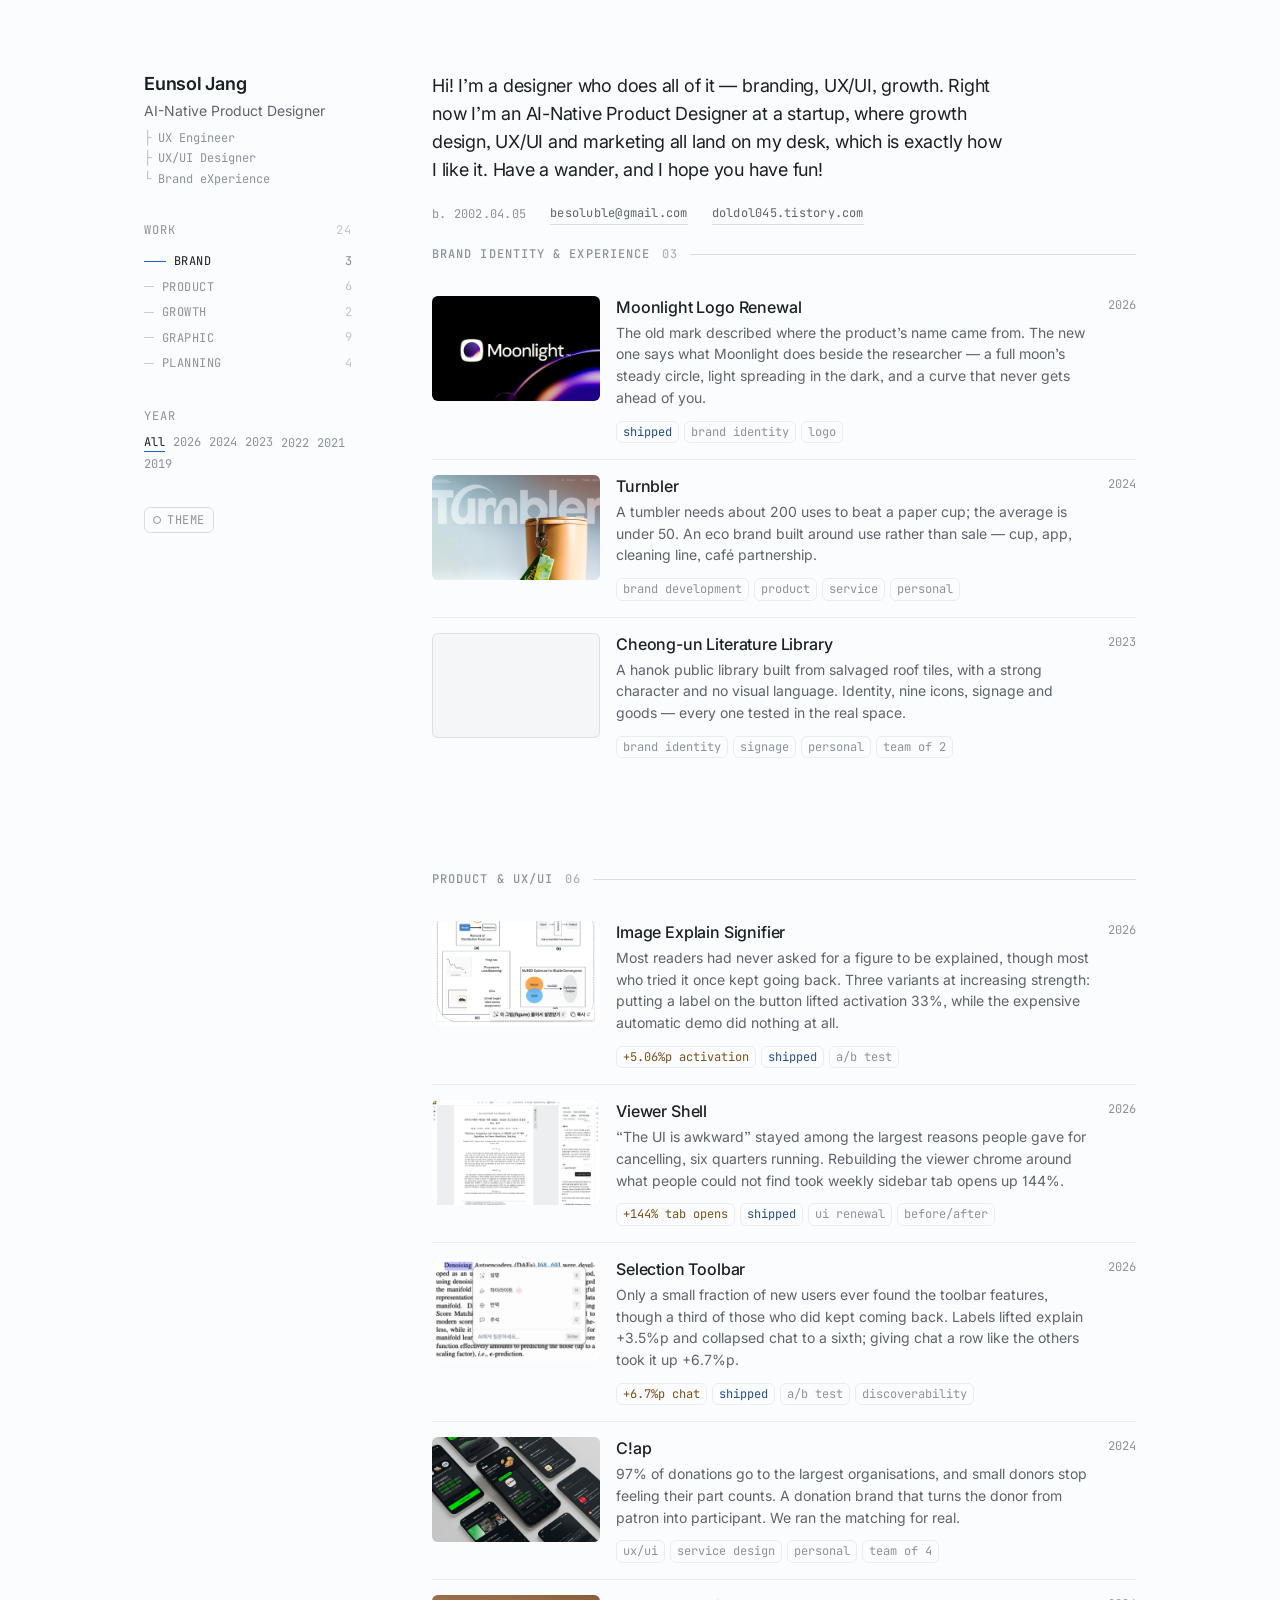
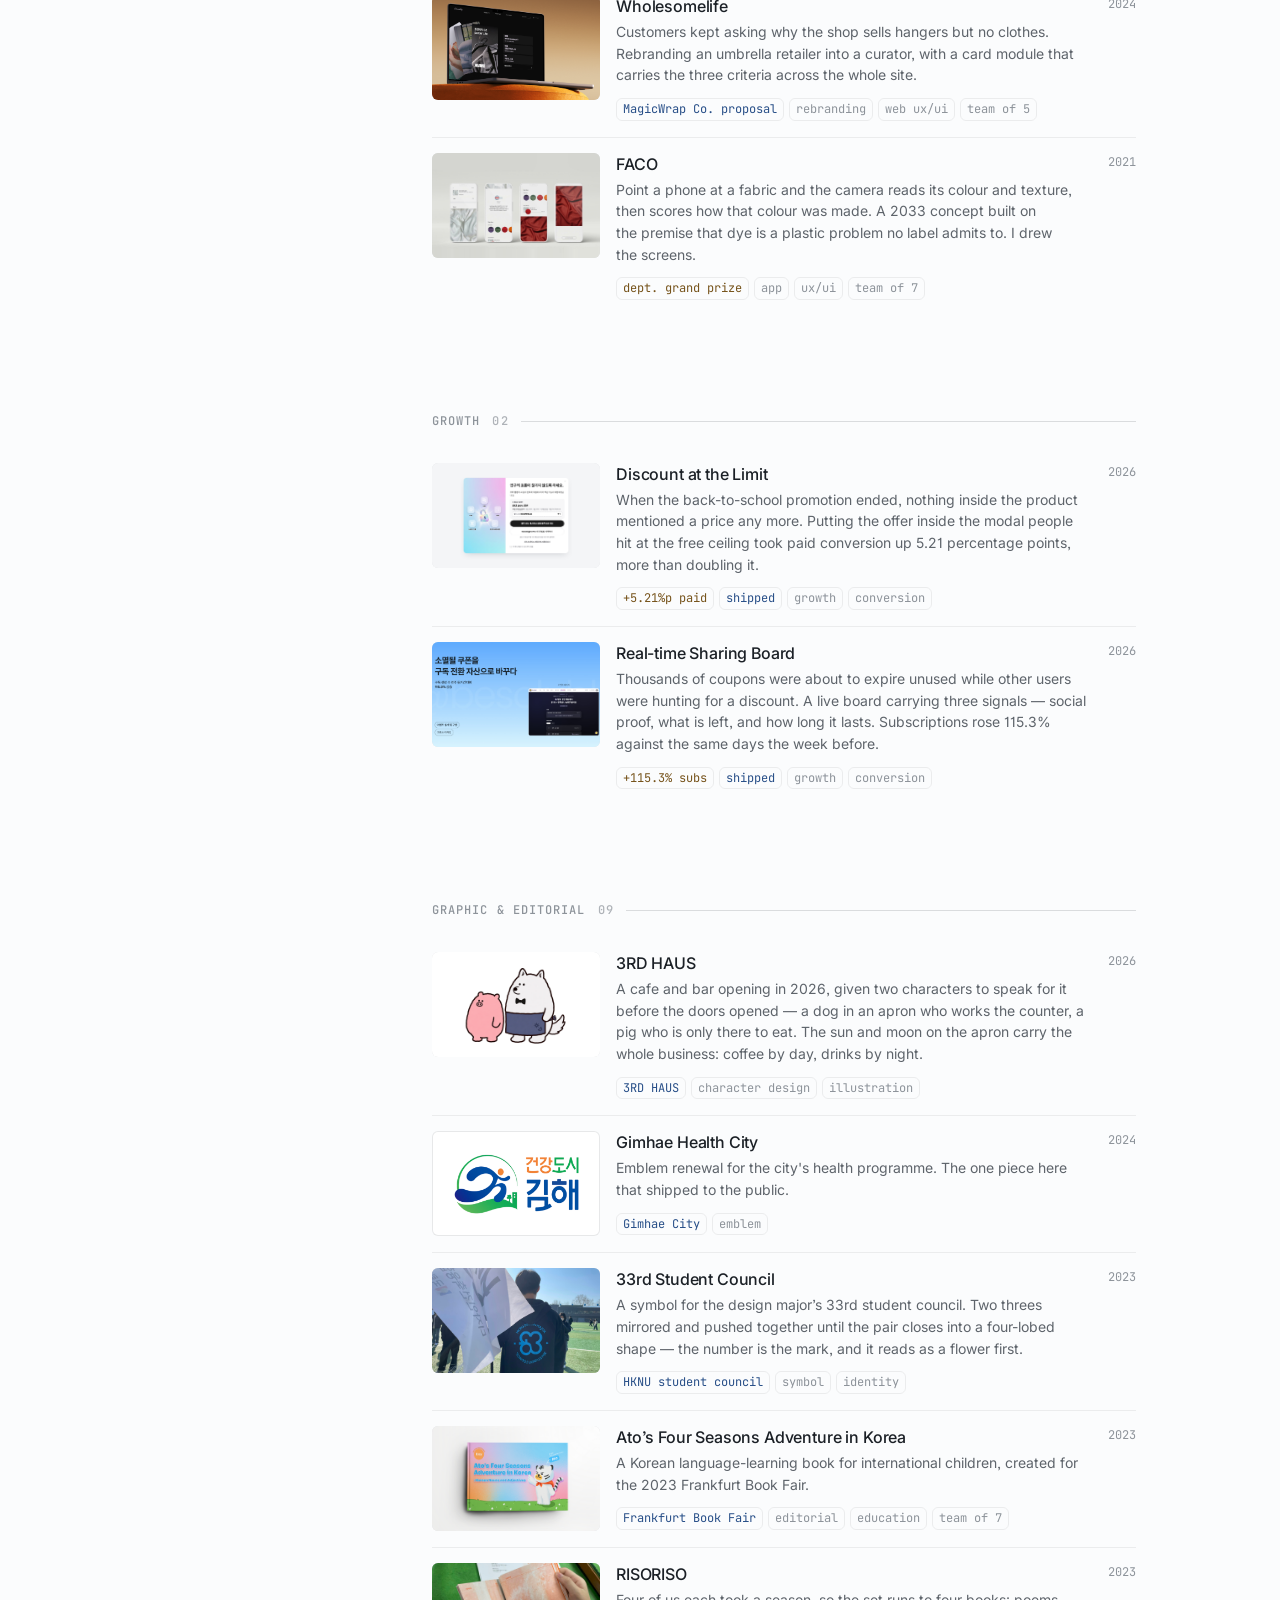
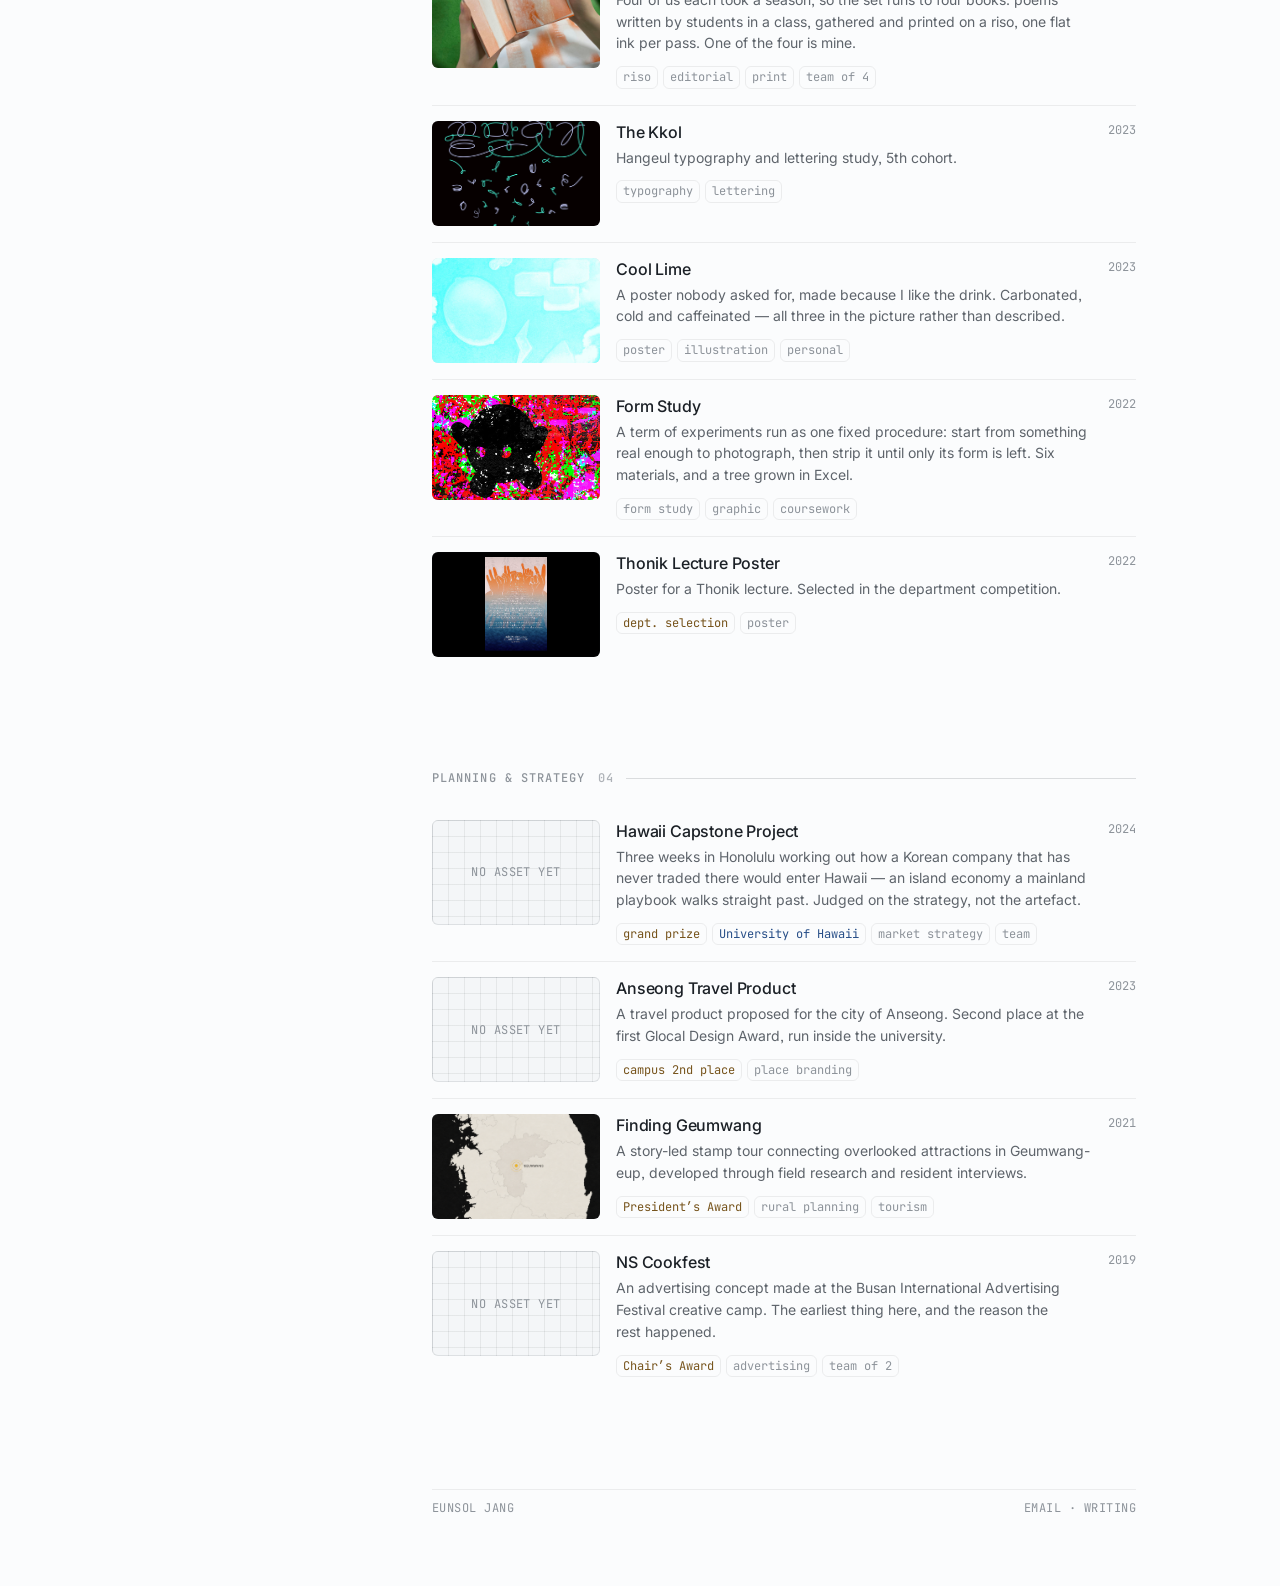
==== commit 53e7d82b: "Hold a shimmer in each frame until its image has decoded Frames are heavy enough that they used to p" ====
--- a/index.html
+++ b/index.html
@@ -229,7 +229,7 @@
         </a>
 
         <a class="work" href="case.html#turnbler" data-year="2024">
-          <span class="media"><span class="art"><img src="assets/turnbler/hero.jpg" alt="" loading="lazy"></span></span>
+          <span class="media"><span class="art"><img src="assets/turnbler/01.jpg" alt="The Turnbler title slide: the wordmark behind a tumbler with a marbled keyring tag" loading="lazy"></span></span>
           <span class="body">
             <span class="t">Turnbler</span>
             <span class="d pretty">A tumbler needs about 200 uses to beat a paper cup; the average is under 50. An eco brand built around use rather than sale — cup, app, cleaning line, café partnership.</span>
@@ -504,6 +504,27 @@
 </div>
 
 <script>
+  // Hold a shimmer in the frame until the file has decoded, then let it fade
+  // in. Runs for anything inside a .media, however that media got there.
+  function wireMedia(root) {
+    (root || document).querySelectorAll(".media img, .media video").forEach(function (el) {
+      if (el.dataset.wired) return;
+      el.dataset.wired = "1";
+      var host = el.closest(".media");
+      if (!host) return;
+      function done() { host.classList.add("ready"); }
+      if (el.tagName === "VIDEO") {
+        if (el.readyState >= 2) return done();
+        el.addEventListener("loadeddata", done, { once: true });
+      } else {
+        if (el.complete && el.naturalWidth) return done();
+        el.addEventListener("load", done, { once: true });
+      }
+      el.addEventListener("error", done, { once: true });
+    });
+  }
+  wireMedia();
+
   // Section counts and the total are derived from the cards themselves, so adding
   // or moving a work never leaves a stale number behind in the markup.
   (function () {
--- a/tokens.css
+++ b/tokens.css
@@ -21,6 +21,7 @@
   --wash:      oklch(24% 0.015 255 / 0.05);
   --media-ring: inset 0 0 0 1px oklch(24% 0.015 255 / 0.10);
   --grid:      oklch(24% 0.015 255 / 0.07);
+  --skeleton:  oklch(99.6% 0.002 250);
 
   --sans: "Inter", -apple-system, BlinkMacSystemFont, "Segoe UI", system-ui, sans-serif;
   --mono: "JetBrains Mono", ui-monospace, SFMono-Regular, "SF Mono", Menlo, monospace;
@@ -51,6 +52,7 @@
     --tag-real: oklch(80% 0.085 258);
     --media-ring: inset 0 0 0 1px oklch(94% 0.004 258 / 0.12);
     --grid: oklch(94% 0.004 258 / 0.07);
+    --skeleton: oklch(25% 0.012 258);
   }
 }
 :root[data-theme="light"] {
@@ -59,6 +61,7 @@
   --rule: oklch(24% 0.015 255 / 0.14); --rule-soft: oklch(24% 0.015 255 / 0.07);
   --accent: oklch(52% 0.18 258); --wash: oklch(24% 0.015 255 / 0.05);
   --media-ring: inset 0 0 0 1px oklch(24% 0.015 255 / 0.10); --grid: oklch(24% 0.015 255 / 0.07);
+  --skeleton: oklch(99.6% 0.002 250);
   --tag-win: oklch(47% 0.085 76);
   --tag-real: oklch(43% 0.105 258);
 }
@@ -70,6 +73,7 @@
   --tag-win: oklch(82% 0.075 82);
   --tag-real: oklch(80% 0.085 258);
   --media-ring: inset 0 0 0 1px oklch(94% 0.004 258 / 0.12); --grid: oklch(94% 0.004 258 / 0.07);
+  --skeleton: oklch(25% 0.012 258);
 }
 
 * { box-sizing: border-box; }
@@ -140,6 +144,23 @@
 
 /* Works with no asset yet. Honest rather than a fake gradient. */
 .media.empty { display: grid; place-items: center; }
+/* Loading. Frames are heavy, so left alone they paint in one at a time as
+   each file lands. A shimmer holds the space instead, and the image fades in
+   over it once it has decoded — so a frame arrives whole or not at all.
+   `.media` already supplies the flat base colour; this is only the sweep. */
+.media:not(.empty)::before {
+  content: ""; position: absolute; inset: 0; z-index: 0; pointer-events: none;
+  background: linear-gradient(100deg, transparent 22%, var(--skeleton) 50%, transparent 78%);
+  background-size: 220% 100%; background-repeat: no-repeat;
+  animation: media-shimmer 1.5s linear infinite;
+}
+.media > * { position: relative; z-index: 1; }
+.media img, .media video { opacity: 0; transition: opacity 0.4s var(--ease); }
+.media.ready img, .media.ready video { opacity: 1; }
+.media.ready::before { opacity: 0; animation: none; transition: opacity var(--fast) var(--ease); }
+
+@keyframes media-shimmer { from { background-position: 170% 0; } to { background-position: -70% 0; } }
+
 .media.empty::before {
   content: ""; position: absolute; inset: 0;
   background-image: linear-gradient(to right, var(--grid) 1px, transparent 1px),
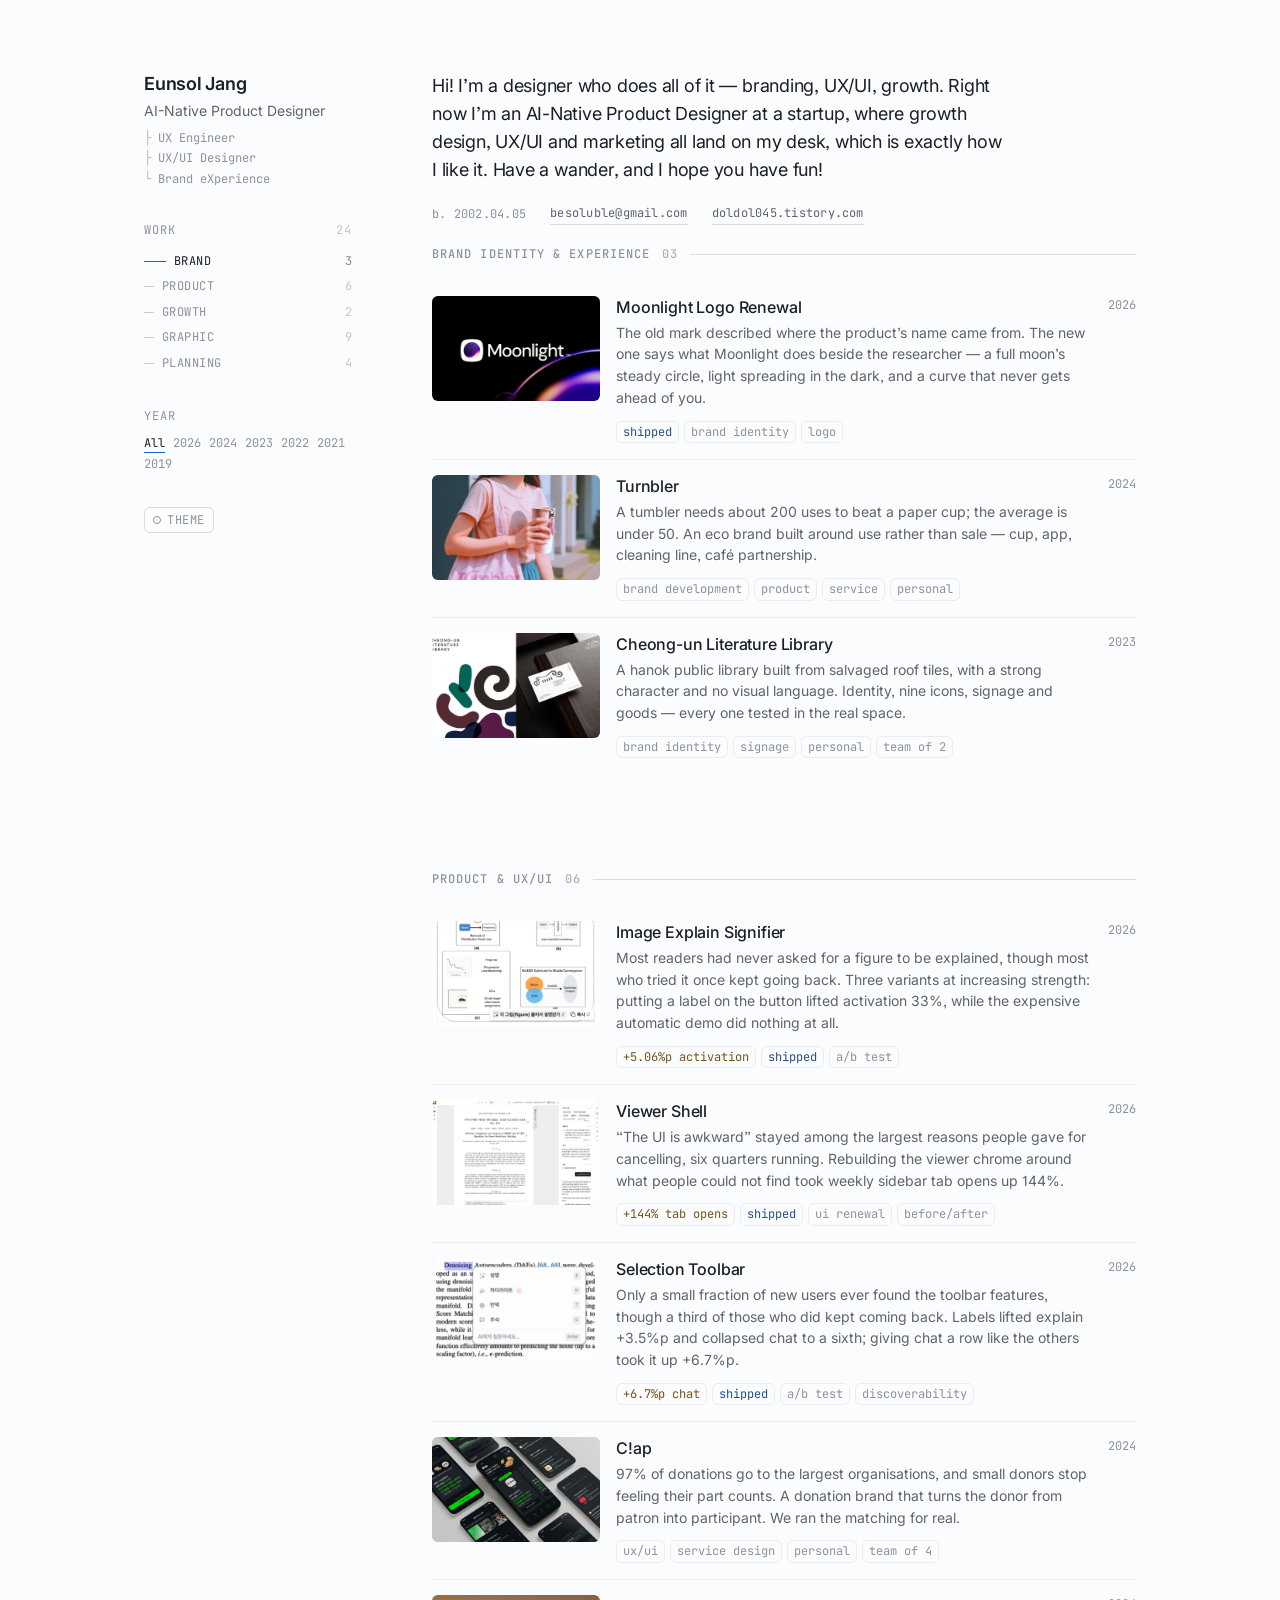
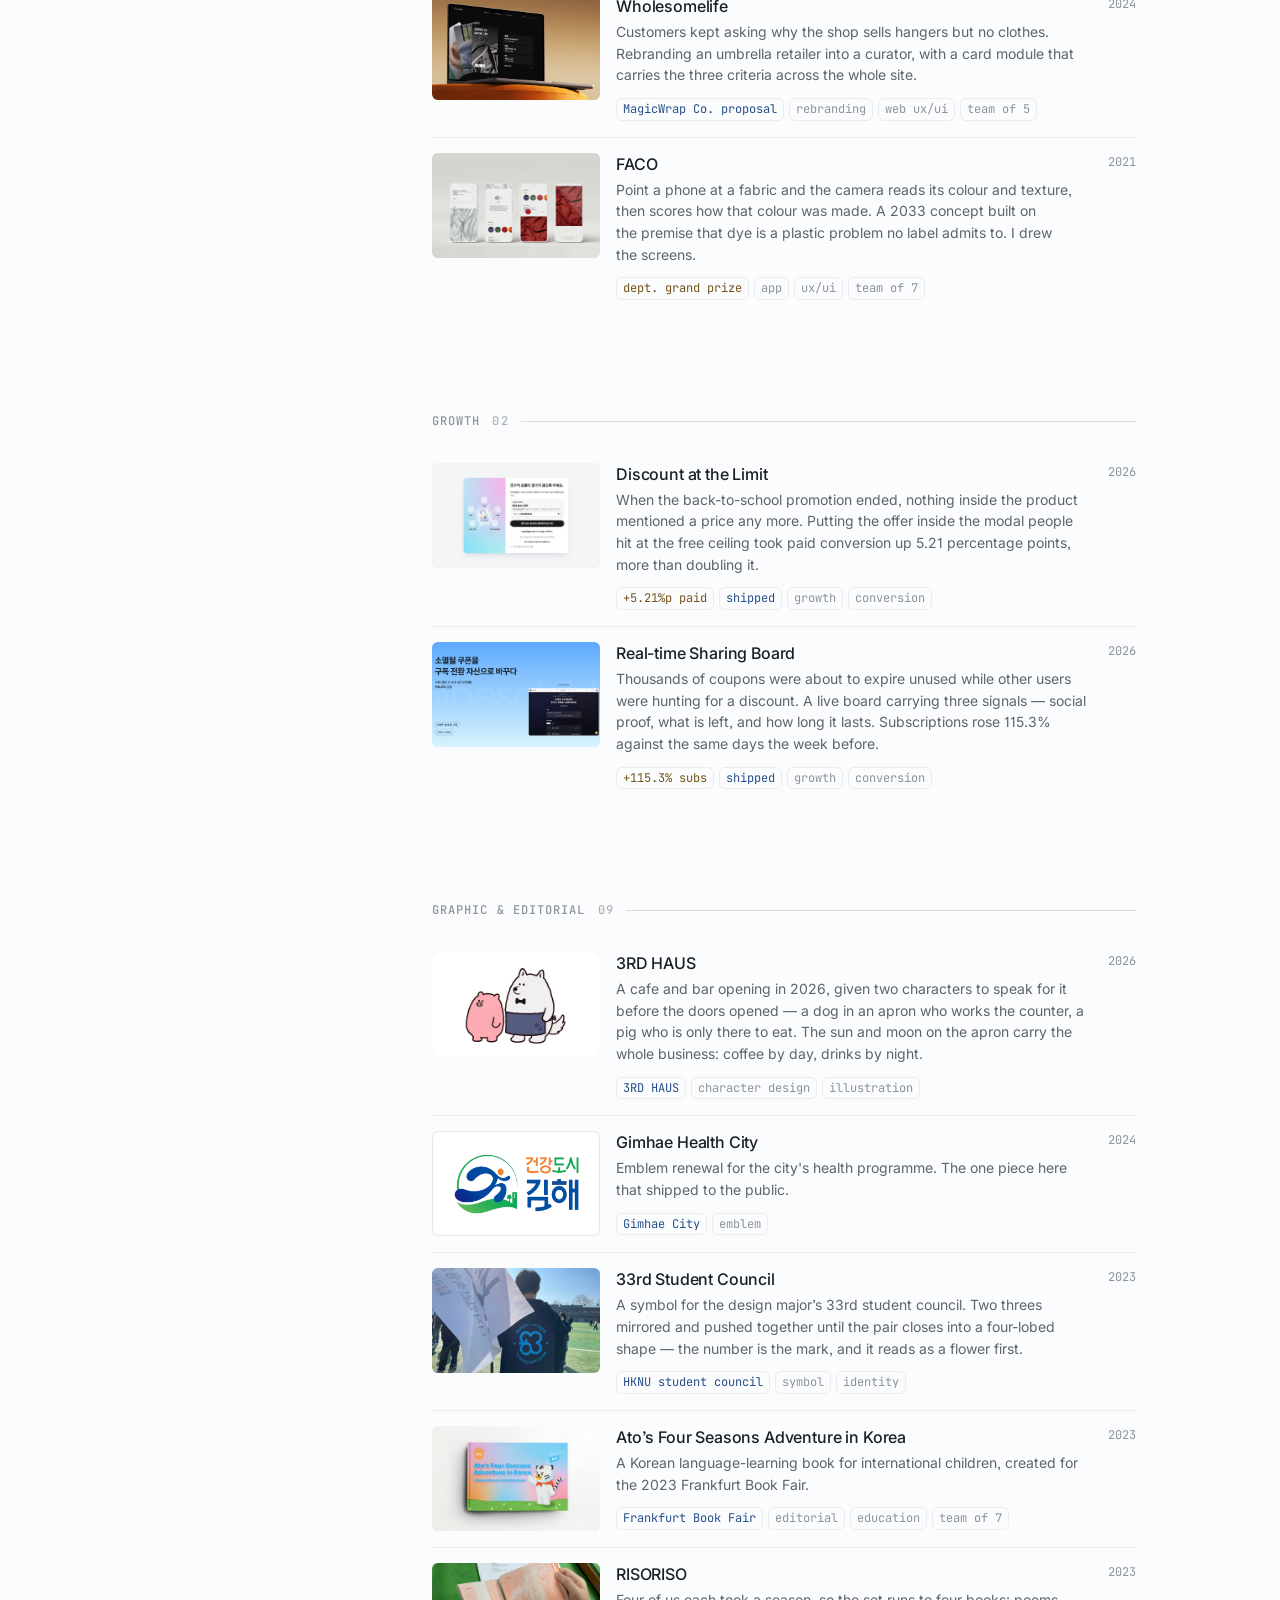
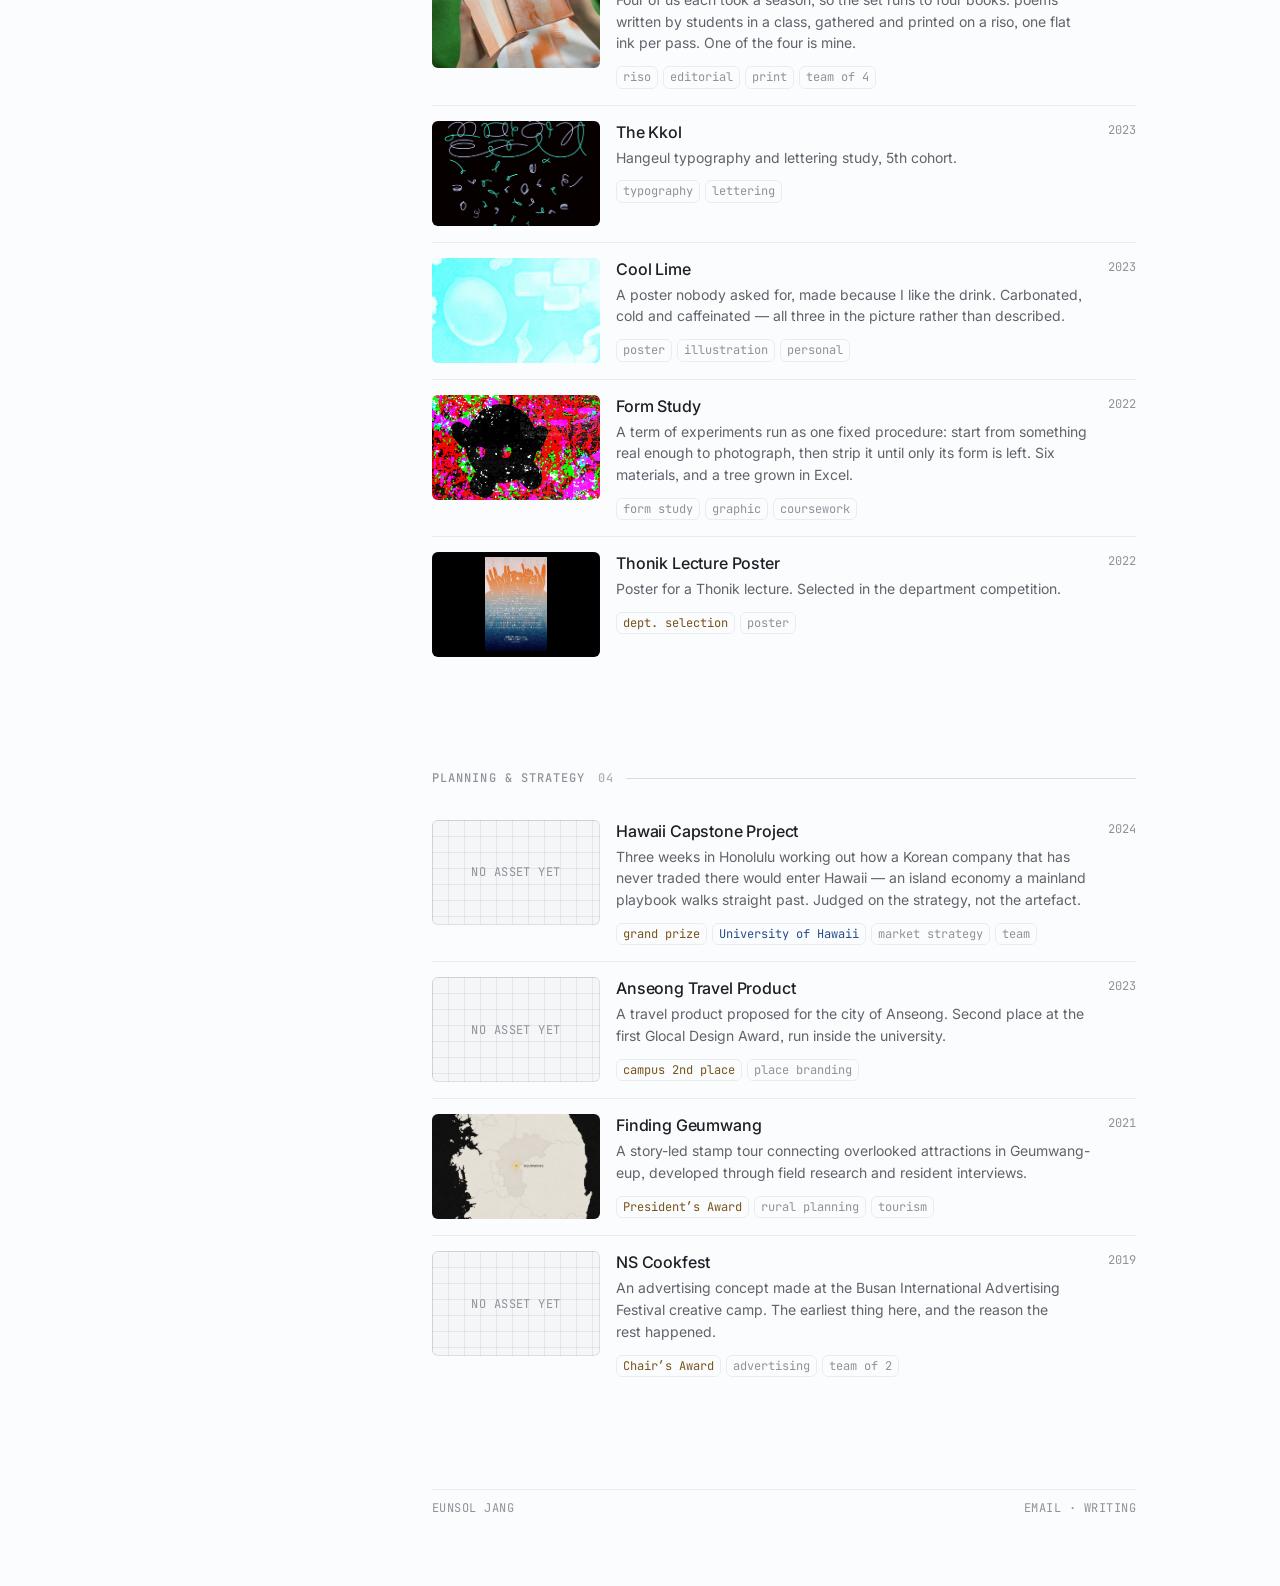
==== commit e8c71427: "Re-encode the photographic PNGs as JPEG, and reset two thumbnails Photographs stored losslessly were" ====
--- a/index.html
+++ b/index.html
@@ -229,7 +229,7 @@
         </a>
 
         <a class="work" href="case.html#turnbler" data-year="2024">
-          <span class="media"><span class="art"><img src="assets/turnbler/01.jpg" alt="The Turnbler title slide: the wordmark behind a tumbler with a marbled keyring tag" loading="lazy"></span></span>
+          <span class="media"><span class="art"><img src="assets/turnbler/hero.jpg" alt="" loading="lazy"></span></span>
           <span class="body">
             <span class="t">Turnbler</span>
             <span class="d pretty">A tumbler needs about 200 uses to beat a paper cup; the average is under 50. An eco brand built around use rather than sale — cup, app, cleaning line, café partnership.</span>
@@ -239,7 +239,7 @@
         </a>
 
         <a class="work" href="case.html#cheongun" data-year="2023">
-          <span class="media"><span class="art"><video src="assets/cheongun/motion-1-thumb.mp4" autoplay muted loop playsinline preload="metadata"></video></span></span>
+          <span class="media"><span class="art"><img src="assets/cheongun/p15.jpg" alt="A Cheong-un Literature Library business card resting on a dark notebook" loading="lazy"></span></span>
           <span class="body">
             <span class="t">Cheong-un Literature Library</span>
             <span class="d pretty">A hanok public library built from salvaged roof tiles, with a strong character and no visual language. Identity, nine icons, signage and goods — every one tested in the real space.</span>
@@ -297,7 +297,7 @@
         </a>
 
         <a class="work" href="case.html#wholesome" data-year="2024">
-          <span class="media"><span class="art"><img src="assets/wholesome/wholesomelife-thumbnail.png" alt="Wholesomelife website displayed on a laptop" loading="lazy"></span></span>
+          <span class="media"><span class="art"><img src="assets/wholesome/wholesomelife-thumbnail.jpg" alt="Wholesomelife website displayed on a laptop" loading="lazy"></span></span>
           <span class="body">
             <span class="t">Wholesomelife</span>
             <span class="d pretty">Customers kept asking why the shop sells hangers but no clothes. Rebranding an umbrella retailer into a curator, with a card module that carries the three criteria across the whole site.</span>
@@ -383,7 +383,7 @@
         </a>
 
         <a class="work" href="case.html#frankfurt" data-year="2023">
-          <span class="media"><span class="art"><img src="assets/frankfurt/ato-book-cover.png" alt="Ato’s Four Seasons Adventure in Korea book cover" loading="lazy"></span></span>
+          <span class="media"><span class="art"><img src="assets/frankfurt/ato-book-cover.jpg" alt="Ato’s Four Seasons Adventure in Korea book cover" loading="lazy"></span></span>
           <span class="body">
             <span class="t">Ato’s Four Seasons Adventure in Korea</span>
             <span class="d pretty">A Korean language-learning book for international children, created for the 2023 Frankfurt Book Fair.</span>
@@ -433,7 +433,7 @@
         </a>
 
         <a class="work" href="case.html#thonik" data-year="2022">
-          <span class="media fit" style="--fit-bg: #000; --fit-pad: 3%;"><span class="art"><img src="assets/thonik/thonik-lecture-poster.png" alt="Thonik Visual Voice lecture poster" loading="lazy"></span></span>
+          <span class="media fit" style="--fit-bg: #000; --fit-pad: 3%;"><span class="art"><img src="assets/thonik/thonik-lecture-poster.jpg" alt="Thonik Visual Voice lecture poster" loading="lazy"></span></span>
           <span class="body">
             <span class="t">Thonik Lecture Poster</span>
             <span class="d pretty">Poster for a Thonik lecture. Selected in the department competition.</span>
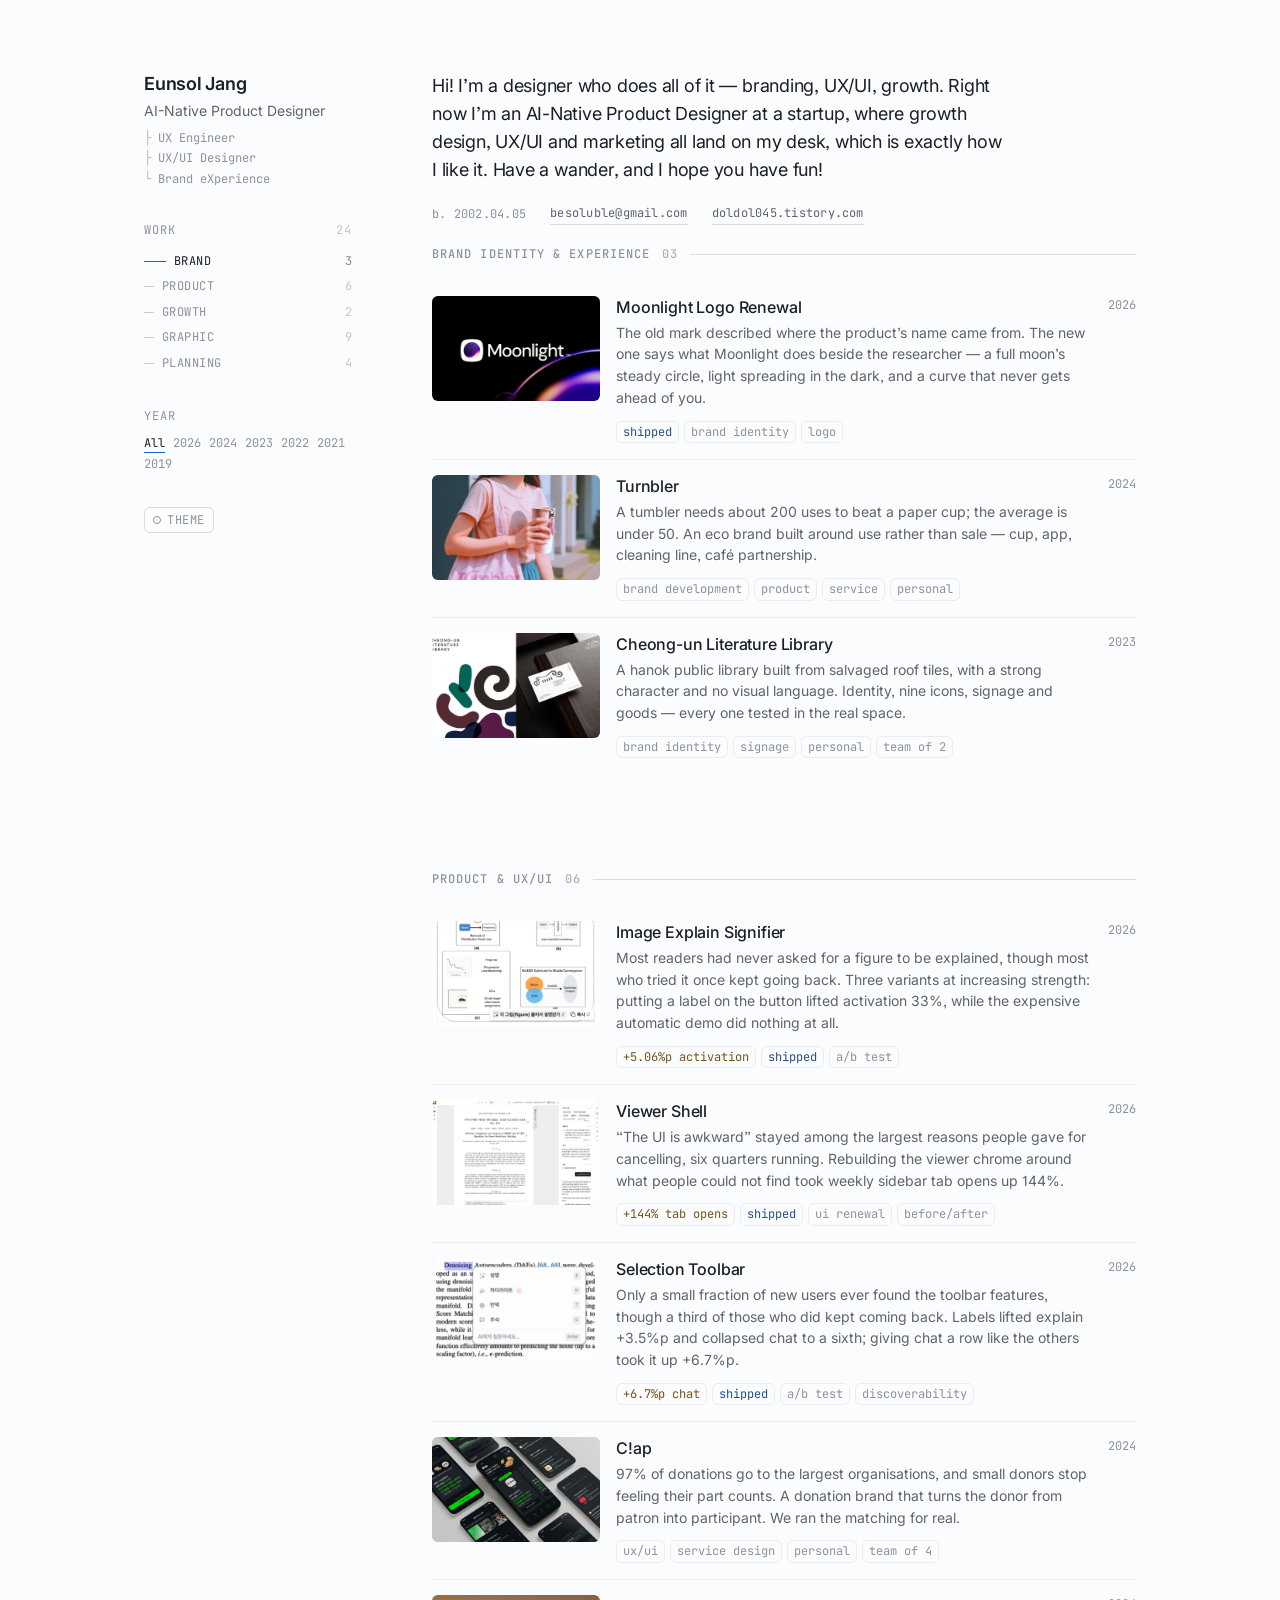
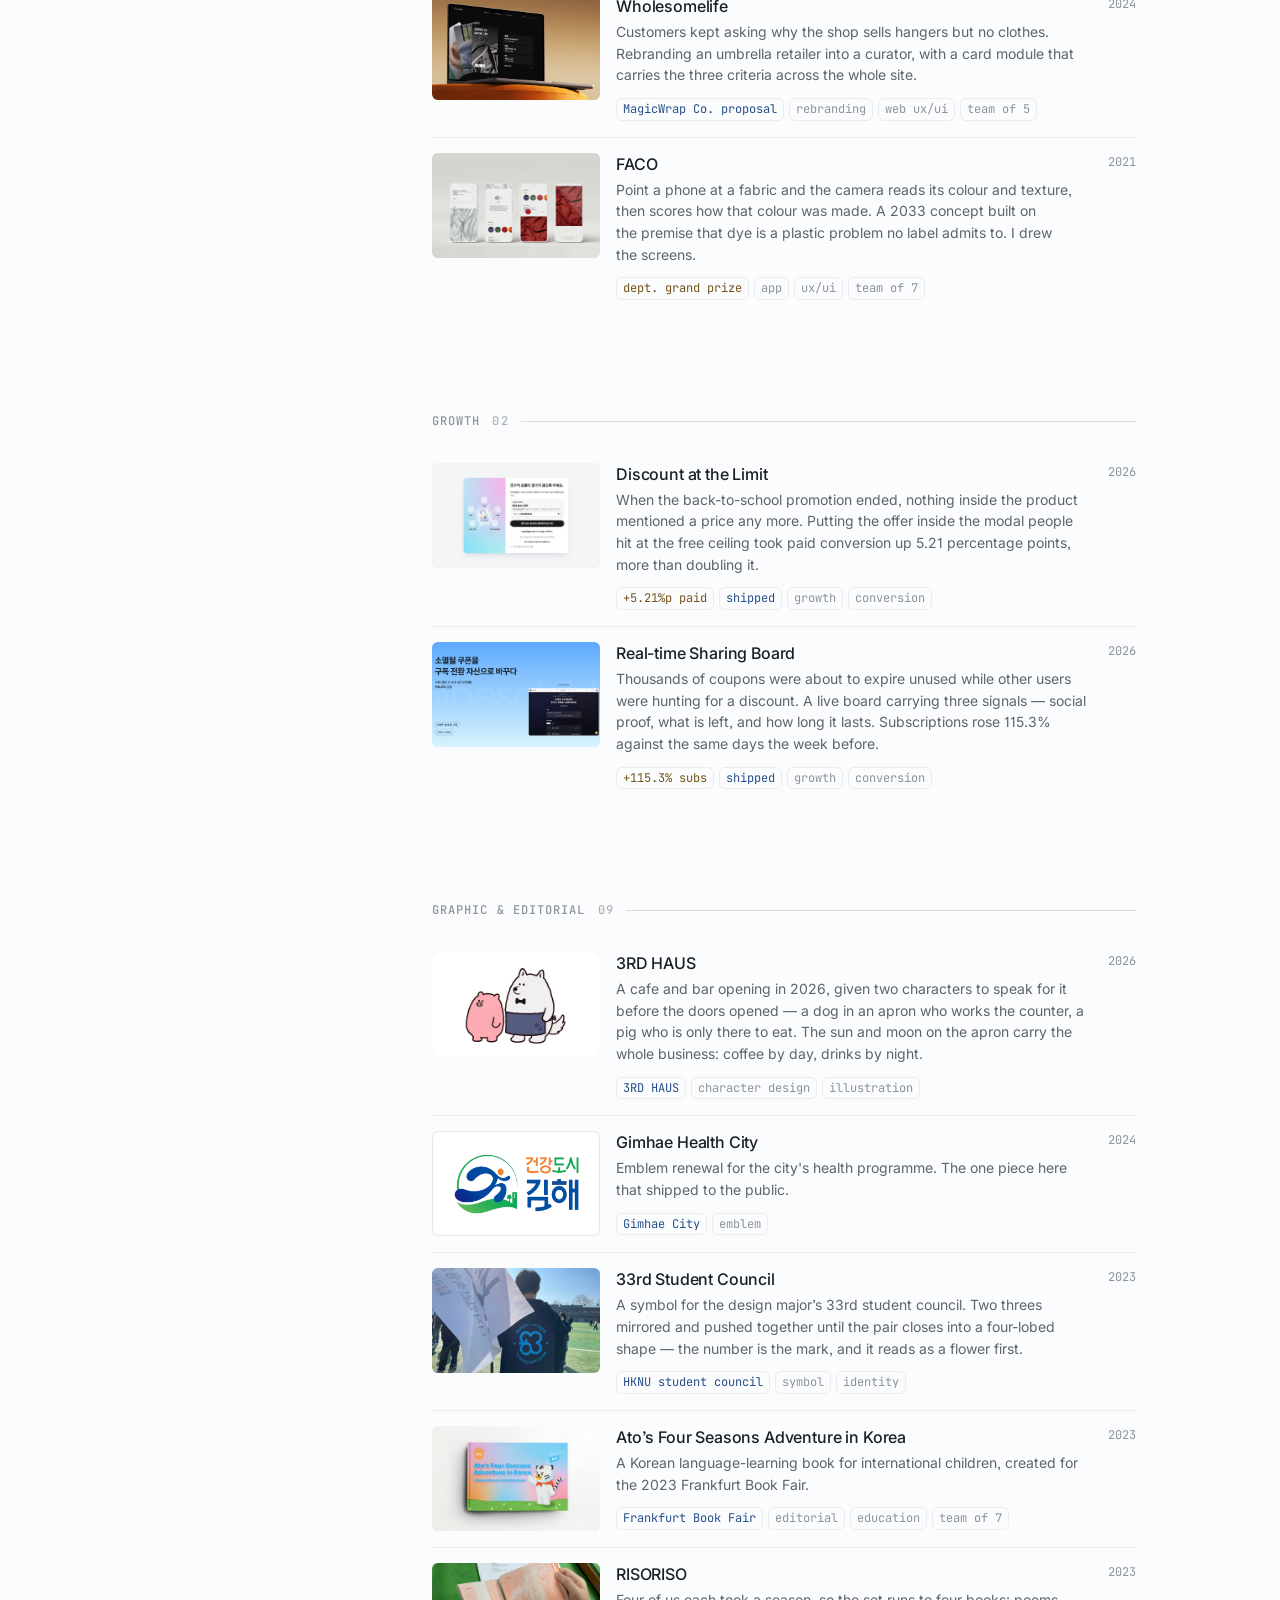
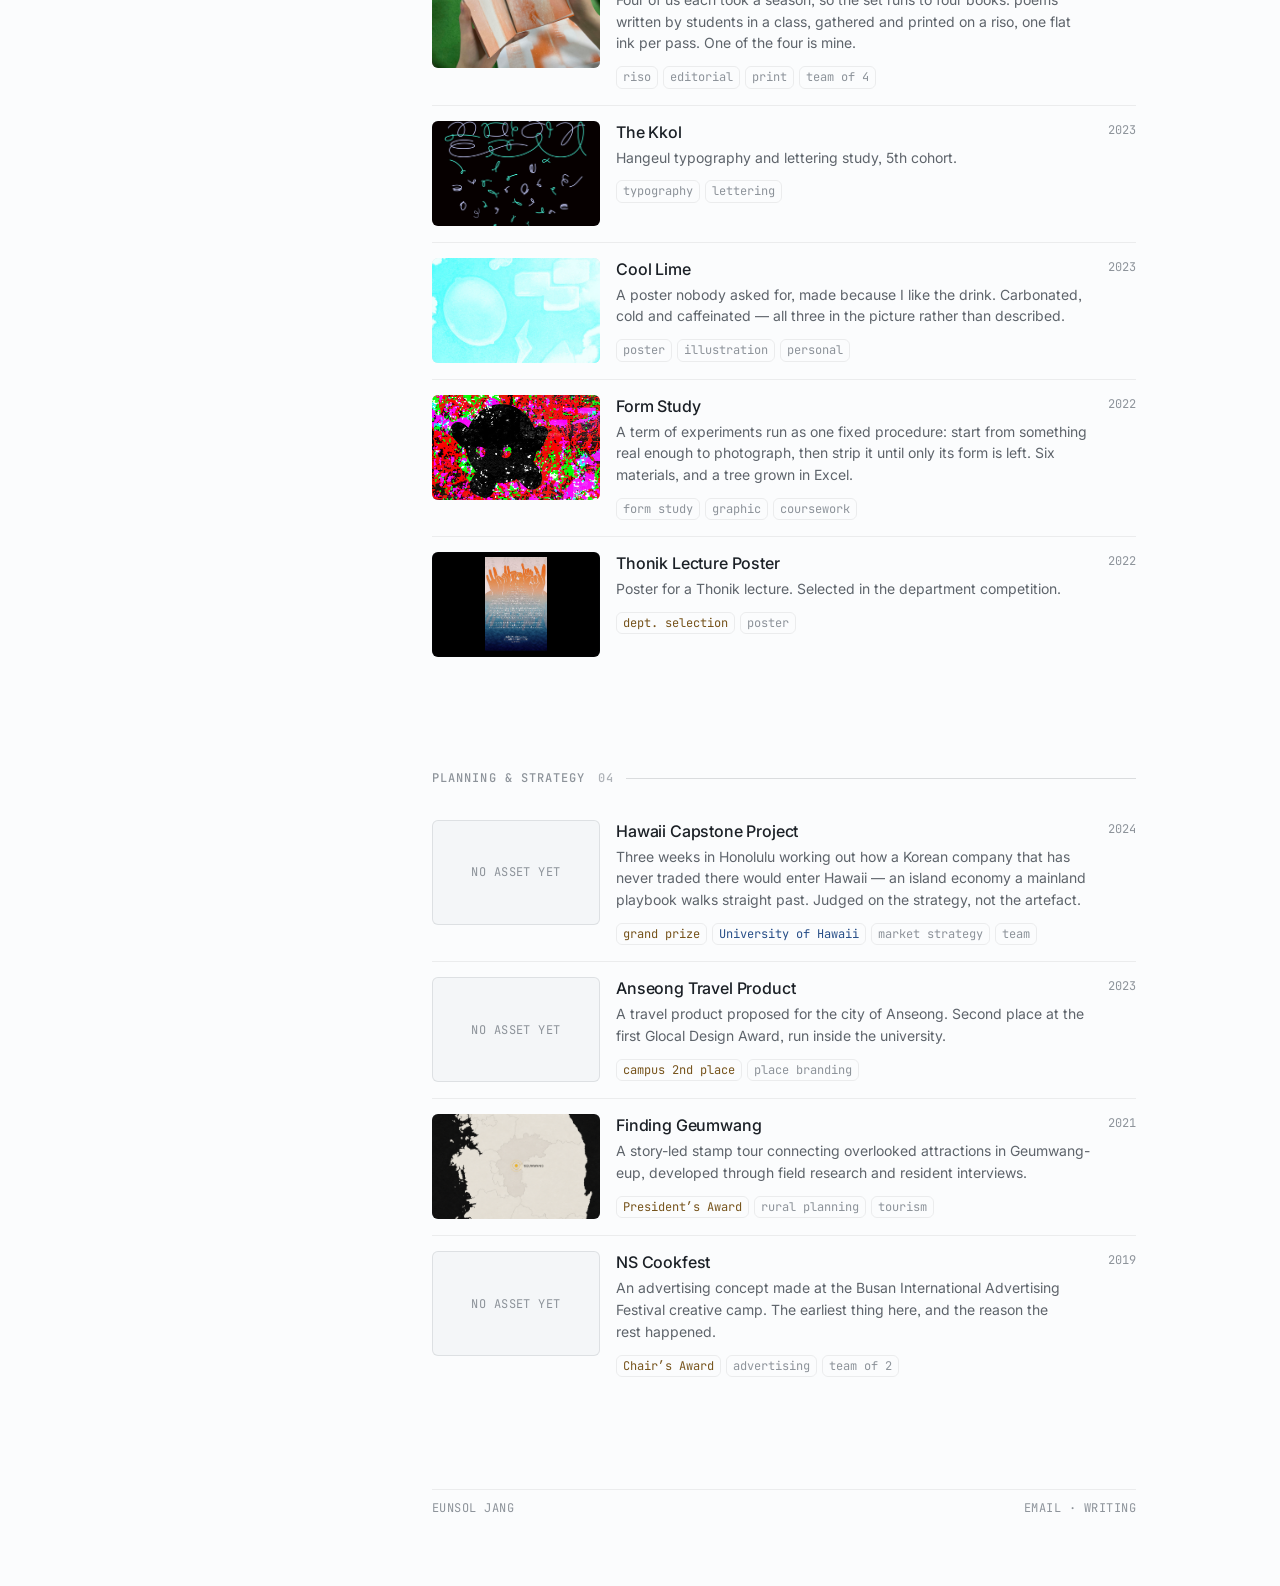
==== commit 7bbb39a5: "Load a page's images together and reveal them in one go The shimmer already made each frame arrive w" ====
--- a/index.html
+++ b/index.html
@@ -219,7 +219,7 @@
       <div class="rows">
 
         <a class="work" href="case.html#moonlight" data-year="2026">
-          <span class="media"><span class="art"><img src="assets/moonlight/moonlight-thumbnail.png" alt="The Moonlight wordmark beside its new circular icon on black" loading="lazy"></span></span>
+          <span class="media"><span class="art"><img src="assets/moonlight/moonlight-thumbnail.png" alt="The Moonlight wordmark beside its new circular icon on black"></span></span>
           <span class="body">
             <span class="t">Moonlight Logo Renewal</span>
             <span class="d pretty">The old mark described where the product’s name came from. The new one says what Moonlight does beside the researcher — a full moon’s steady circle, light spreading in the dark, and a curve that never gets ahead of you.</span>
@@ -229,7 +229,7 @@
         </a>
 
         <a class="work" href="case.html#turnbler" data-year="2024">
-          <span class="media"><span class="art"><img src="assets/turnbler/hero.jpg" alt="" loading="lazy"></span></span>
+          <span class="media"><span class="art"><img src="assets/turnbler/hero.jpg" alt=""></span></span>
           <span class="body">
             <span class="t">Turnbler</span>
             <span class="d pretty">A tumbler needs about 200 uses to beat a paper cup; the average is under 50. An eco brand built around use rather than sale — cup, app, cleaning line, café partnership.</span>
@@ -239,7 +239,7 @@
         </a>
 
         <a class="work" href="case.html#cheongun" data-year="2023">
-          <span class="media"><span class="art"><img src="assets/cheongun/p15.jpg" alt="A Cheong-un Literature Library business card resting on a dark notebook" loading="lazy"></span></span>
+          <span class="media"><span class="art"><img src="assets/cheongun/p15.jpg" alt="A Cheong-un Literature Library business card resting on a dark notebook"></span></span>
           <span class="body">
             <span class="t">Cheong-un Literature Library</span>
             <span class="d pretty">A hanok public library built from salvaged roof tiles, with a strong character and no visual language. Identity, nine icons, signage and goods — every one tested in the real space.</span>
@@ -257,7 +257,7 @@
       <div class="rows">
 
         <a class="work" href="case.html#signifier" data-year="2026">
-          <span class="media"><span class="art"><img src="assets/signifier/signifier-thumbnail.png" alt="A figure in a paper with a labelled explain button beneath it" loading="lazy"></span></span>
+          <span class="media"><span class="art"><img src="assets/signifier/signifier-thumbnail.png" alt="A figure in a paper with a labelled explain button beneath it"></span></span>
           <span class="body">
             <span class="t">Image Explain Signifier</span>
             <span class="d pretty">Most readers had never asked for a figure to be explained, though most who tried it once kept going back. Three variants at increasing strength: putting a label on the button lifted activation 33%, while the expensive automatic demo did nothing at all.</span>
@@ -267,7 +267,7 @@
         </a>
 
         <a class="work" href="case.html#viewer" data-year="2026">
-          <span class="media"><span class="art"><img src="assets/viewer/viewer-thumbnail.jpg" alt="The renewed viewer shell: a 56px icon rail on the left, the document, and the panel with its own tab rail on the right" loading="lazy"></span></span>
+          <span class="media"><span class="art"><img src="assets/viewer/viewer-thumbnail.jpg" alt="The renewed viewer shell: a 56px icon rail on the left, the document, and the panel with its own tab rail on the right"></span></span>
           <span class="body">
             <span class="t">Viewer Shell</span>
             <span class="d pretty">“The UI is awkward” stayed among the largest reasons people gave for cancelling, six quarters running. Rebuilding the viewer chrome around what people could not find took weekly sidebar tab opens up 144%.</span>
@@ -277,7 +277,7 @@
         </a>
 
         <a class="work" href="case.html#toolbar" data-year="2026">
-          <span class="media"><span class="art"><img src="assets/toolbar/toolbar-thumbnail.png" alt="A selection menu over a paper, each row labelled" loading="lazy"></span></span>
+          <span class="media"><span class="art"><img src="assets/toolbar/toolbar-thumbnail.png" alt="A selection menu over a paper, each row labelled"></span></span>
           <span class="body">
             <span class="t">Selection Toolbar</span>
             <span class="d pretty">Only a small fraction of new users ever found the toolbar features, though a third of those who did kept coming back. Labels lifted explain +3.5%p and collapsed chat to a sixth; giving chat a row like the others took it up +6.7%p.</span>
@@ -287,7 +287,7 @@
         </a>
 
         <a class="work" href="case.html#clap" data-year="2024">
-          <span class="media"><span class="art"><img src="assets/clap/brand-p56.jpg" alt="" loading="lazy"></span></span>
+          <span class="media"><span class="art"><img src="assets/clap/brand-p56.jpg" alt=""></span></span>
           <span class="body">
             <span class="t">C!ap</span>
             <span class="d pretty">97% of donations go to the largest organisations, and small donors stop feeling their part counts. A donation brand that turns the donor from patron into participant. We ran the matching for real.</span>
@@ -297,7 +297,7 @@
         </a>
 
         <a class="work" href="case.html#wholesome" data-year="2024">
-          <span class="media"><span class="art"><img src="assets/wholesome/wholesomelife-thumbnail.jpg" alt="Wholesomelife website displayed on a laptop" loading="lazy"></span></span>
+          <span class="media"><span class="art"><img src="assets/wholesome/wholesomelife-thumbnail.jpg" alt="Wholesomelife website displayed on a laptop"></span></span>
           <span class="body">
             <span class="t">Wholesomelife</span>
             <span class="d pretty">Customers kept asking why the shop sells hangers but no clothes. Rebranding an umbrella retailer into a curator, with a card module that carries the three criteria across the whole site.</span>
@@ -307,7 +307,7 @@
         </a>
 
         <a class="work" href="case.html#faco" data-year="2021">
-          <span class="media"><span class="art"><img src="assets/faco/faco-thumbnail.jpg" alt="Four FACO screens for one material — detail page, certification, colour matching and the texture full bleed" loading="lazy"></span></span>
+          <span class="media"><span class="art"><img src="assets/faco/faco-thumbnail.jpg" alt="Four FACO screens for one material — detail page, certification, colour matching and the texture full bleed"></span></span>
           <span class="body">
             <span class="t">FACO</span>
             <span class="d pretty">Point a phone at a fabric and the camera reads its colour and texture, then scores how that colour was made. A 2033 concept built on the premise that dye is a plastic problem no label admits to. I drew the screens.</span>
@@ -325,7 +325,7 @@
       <div class="rows">
 
         <a class="work" href="case.html#discount" data-year="2026">
-          <span class="media"><span class="art"><img src="assets/discount/discount-thumbnail.png" alt="A paywall modal showing a discount code and a copy button" loading="lazy"></span></span>
+          <span class="media"><span class="art"><img src="assets/discount/discount-thumbnail.png" alt="A paywall modal showing a discount code and a copy button"></span></span>
           <span class="body">
             <span class="t">Discount at the Limit</span>
             <span class="d pretty">When the back-to-school promotion ended, nothing inside the product mentioned a price any more. Putting the offer inside the modal people hit at the free ceiling took paid conversion up 5.21 percentage points, more than doubling it.</span>
@@ -335,7 +335,7 @@
         </a>
 
         <a class="work" href="case.html#board" data-year="2026">
-          <span class="media"><span class="art"><img src="assets/growth/board-1.jpg" alt="" loading="lazy"></span></span>
+          <span class="media"><span class="art"><img src="assets/growth/board-1.jpg" alt=""></span></span>
           <span class="body">
             <span class="t">Real-time Sharing Board</span>
             <span class="d pretty">Thousands of coupons were about to expire unused while other users were hunting for a discount. A live board carrying three signals — social proof, what is left, and how long it lasts. Subscriptions rose 115.3% against the same days the week before.</span>
@@ -353,7 +353,7 @@
       <div class="rows">
 
         <a class="work" href="case.html#haus" data-year="2026">
-          <span class="media"><span class="art"><img src="assets/3rdhaus/pair-stage.png" alt="A pink pig standing beside a white dog in a bow tie and apron" loading="lazy"></span></span>
+          <span class="media"><span class="art"><img src="assets/3rdhaus/pair-stage.png" alt="A pink pig standing beside a white dog in a bow tie and apron"></span></span>
           <span class="body">
             <span class="t">3RD HAUS</span>
             <span class="d pretty">A cafe and bar opening in 2026, given two characters to speak for it before the doors opened — a dog in an apron who works the counter, a pig who is only there to eat. The sun and moon on the apron carry the whole business: coffee by day, drinks by night.</span>
@@ -363,7 +363,7 @@
         </a>
 
         <a class="work" href="case.html#gimhae" data-year="2024">
-          <span class="media fit"><span class="art"><img src="assets/gimhae/logo-new.png" alt="" loading="lazy"></span></span>
+          <span class="media fit"><span class="art"><img src="assets/gimhae/logo-new.png" alt=""></span></span>
           <span class="body">
             <span class="t">Gimhae Health City</span>
             <span class="d pretty">Emblem renewal for the city's health programme. The one piece here that shipped to the public.</span>
@@ -373,7 +373,7 @@
         </a>
 
         <a class="work" href="case.html#council" data-year="2023">
-          <span class="media"><span class="art"><img src="assets/council/hoodie.jpg" alt="Someone wearing the student council hoodie on a field, the symbol printed across the back" loading="lazy"></span></span>
+          <span class="media"><span class="art"><img src="assets/council/hoodie.jpg" alt="Someone wearing the student council hoodie on a field, the symbol printed across the back"></span></span>
           <span class="body">
             <span class="t">33rd Student Council</span>
             <span class="d pretty">A symbol for the design major’s 33rd student council. Two threes mirrored and pushed together until the pair closes into a four-lobed shape — the number is the mark, and it reads as a flower first.</span>
@@ -383,7 +383,7 @@
         </a>
 
         <a class="work" href="case.html#frankfurt" data-year="2023">
-          <span class="media"><span class="art"><img src="assets/frankfurt/ato-book-cover.jpg" alt="Ato’s Four Seasons Adventure in Korea book cover" loading="lazy"></span></span>
+          <span class="media"><span class="art"><img src="assets/frankfurt/ato-book-cover.jpg" alt="Ato’s Four Seasons Adventure in Korea book cover"></span></span>
           <span class="body">
             <span class="t">Ato’s Four Seasons Adventure in Korea</span>
             <span class="d pretty">A Korean language-learning book for international children, created for the 2023 Frankfurt Book Fair.</span>
@@ -393,7 +393,7 @@
         </a>
 
         <a class="work" href="case.html#riso" data-year="2023">
-          <span class="media"><span class="art"><img src="assets/riso/riso-thumbnail.jpg" alt="Hands holding an open riso-printed booklet in orange ink" loading="lazy"></span></span>
+          <span class="media"><span class="art"><img src="assets/riso/riso-thumbnail.jpg" alt="Hands holding an open riso-printed booklet in orange ink"></span></span>
           <span class="body">
             <span class="t">RISORISO</span>
             <span class="d pretty">Four of us each took a season, so the set runs to four books: poems written by students in a class, gathered and printed on a riso, one flat ink per pass. One of the four is mine.</span>
@@ -403,7 +403,7 @@
         </a>
 
         <a class="work" href="case.html#kkol" data-year="2023">
-          <span class="media"><span class="art"><img src="assets/kkol/c2.jpg" alt="" loading="lazy"></span></span>
+          <span class="media"><span class="art"><img src="assets/kkol/c2.jpg" alt=""></span></span>
           <span class="body">
             <span class="t">The Kkol</span>
             <span class="d pretty">Hangeul typography and lettering study, 5th cohort.</span>
@@ -413,7 +413,7 @@
         </a>
 
         <a class="work" href="case.html#fizzio" data-year="2023">
-          <span class="media"><span class="art"><img src="assets/fizzio/fizzio-thumbnail.jpg" alt="A cyan poster of bubbles, ice and a cut lime" loading="lazy"></span></span>
+          <span class="media"><span class="art"><img src="assets/fizzio/fizzio-thumbnail.jpg" alt="A cyan poster of bubbles, ice and a cut lime"></span></span>
           <span class="body">
             <span class="t">Cool Lime</span>
             <span class="d pretty">A poster nobody asked for, made because I like the drink. Carbonated, cold and caffeinated — all three in the picture rather than described.</span>
@@ -423,7 +423,7 @@
         </a>
 
         <a class="work" href="case.html#formstudy" data-year="2022">
-          <span class="media"><span class="art"><img src="assets/formstudy/formstudy-thumbnail.jpg" alt="A black bear shape over a field of red and green noise" loading="lazy"></span></span>
+          <span class="media"><span class="art"><img src="assets/formstudy/formstudy-thumbnail.jpg" alt="A black bear shape over a field of red and green noise"></span></span>
           <span class="body">
             <span class="t">Form Study</span>
             <span class="d pretty">A term of experiments run as one fixed procedure: start from something real enough to photograph, then strip it until only its form is left. Six materials, and a tree grown in Excel.</span>
@@ -433,7 +433,7 @@
         </a>
 
         <a class="work" href="case.html#thonik" data-year="2022">
-          <span class="media fit" style="--fit-bg: #000; --fit-pad: 3%;"><span class="art"><img src="assets/thonik/thonik-lecture-poster.jpg" alt="Thonik Visual Voice lecture poster" loading="lazy"></span></span>
+          <span class="media fit" style="--fit-bg: #000; --fit-pad: 3%;"><span class="art"><img src="assets/thonik/thonik-lecture-poster.jpg" alt="Thonik Visual Voice lecture poster"></span></span>
           <span class="body">
             <span class="t">Thonik Lecture Poster</span>
             <span class="d pretty">Poster for a Thonik lecture. Selected in the department competition.</span>
@@ -471,7 +471,7 @@
         </a>
 
         <a class="work" href="case.html#rural" data-year="2021">
-          <span class="media"><span class="art"><img src="assets/rural/finding-geumwang-map-thumbnail.png" alt="Map of South Korea marking Geumwang-eup" loading="lazy"></span></span>
+          <span class="media"><span class="art"><img src="assets/rural/finding-geumwang-map-thumbnail.png" alt="Map of South Korea marking Geumwang-eup"></span></span>
           <span class="body">
             <span class="t">Finding Geumwang</span>
             <span class="d pretty">A story-led stamp tour connecting overlooked attractions in Geumwang-eup, developed through field research and resident interviews.</span>
@@ -504,6 +504,49 @@
 </div>
 
 <script>
+  function mediaSettled(el) {
+    return el.tagName === "VIDEO" ? el.readyState >= 2 : (el.complete && el.naturalWidth > 0);
+  }
+  function onMediaSettle(el, cb) {
+    el.addEventListener(el.tagName === "VIDEO" ? "loadeddata" : "load", cb, { once: true });
+    el.addEventListener("error", cb, { once: true });
+  }
+
+  // Reveal a whole group at once. Images arriving one by one as you scroll
+  // reads as a page still being built, so the shimmer holds every frame until
+  // the last one has decoded and then they all land together. If the wait runs
+  // long we stop holding them hostage and let each land as it arrives.
+  function revealTogether(scope, budget) {
+    var boxes = [].slice.call(scope.querySelectorAll(".media"));
+    var els = [].slice.call(scope.querySelectorAll(".media img, .media video"));
+    if (!els.length) { boxes.forEach(function (m) { m.classList.add("ready"); }); return; }
+
+    var left = els.length, settled = false, timer = null;
+    function flipAll() {
+      if (settled) return;
+      settled = true; clearTimeout(timer);
+      boxes.forEach(function (m) { m.classList.add("ready"); });
+    }
+    function giveUp() {
+      if (settled) return;
+      settled = true;
+      els.forEach(function (el) {
+        var host = el.closest(".media");
+        if (!host) return;
+        if (mediaSettled(el)) host.classList.add("ready");
+        else onMediaSettle(el, function () { host.classList.add("ready"); });
+      });
+    }
+    els.forEach(function (el) {
+      if (el.dataset.wired) { left--; return; }
+      el.dataset.wired = "1";
+      if (mediaSettled(el)) { if (--left <= 0) flipAll(); return; }
+      onMediaSettle(el, function () { if (--left <= 0) flipAll(); });
+    });
+    if (left <= 0) flipAll();
+    else timer = setTimeout(giveUp, budget || 12000);
+  }
+
   // Hold a shimmer in the frame until the file has decoded, then let it fade
   // in. Runs for anything inside a .media, however that media got there.
   function wireMedia(root) {
@@ -523,7 +566,7 @@
       el.addEventListener("error", done, { once: true });
     });
   }
-  wireMedia();
+  revealTogether(document, 12000);
 
   // Section counts and the total are derived from the cards themselves, so adding
   // or moving a work never leaves a stale number behind in the markup.
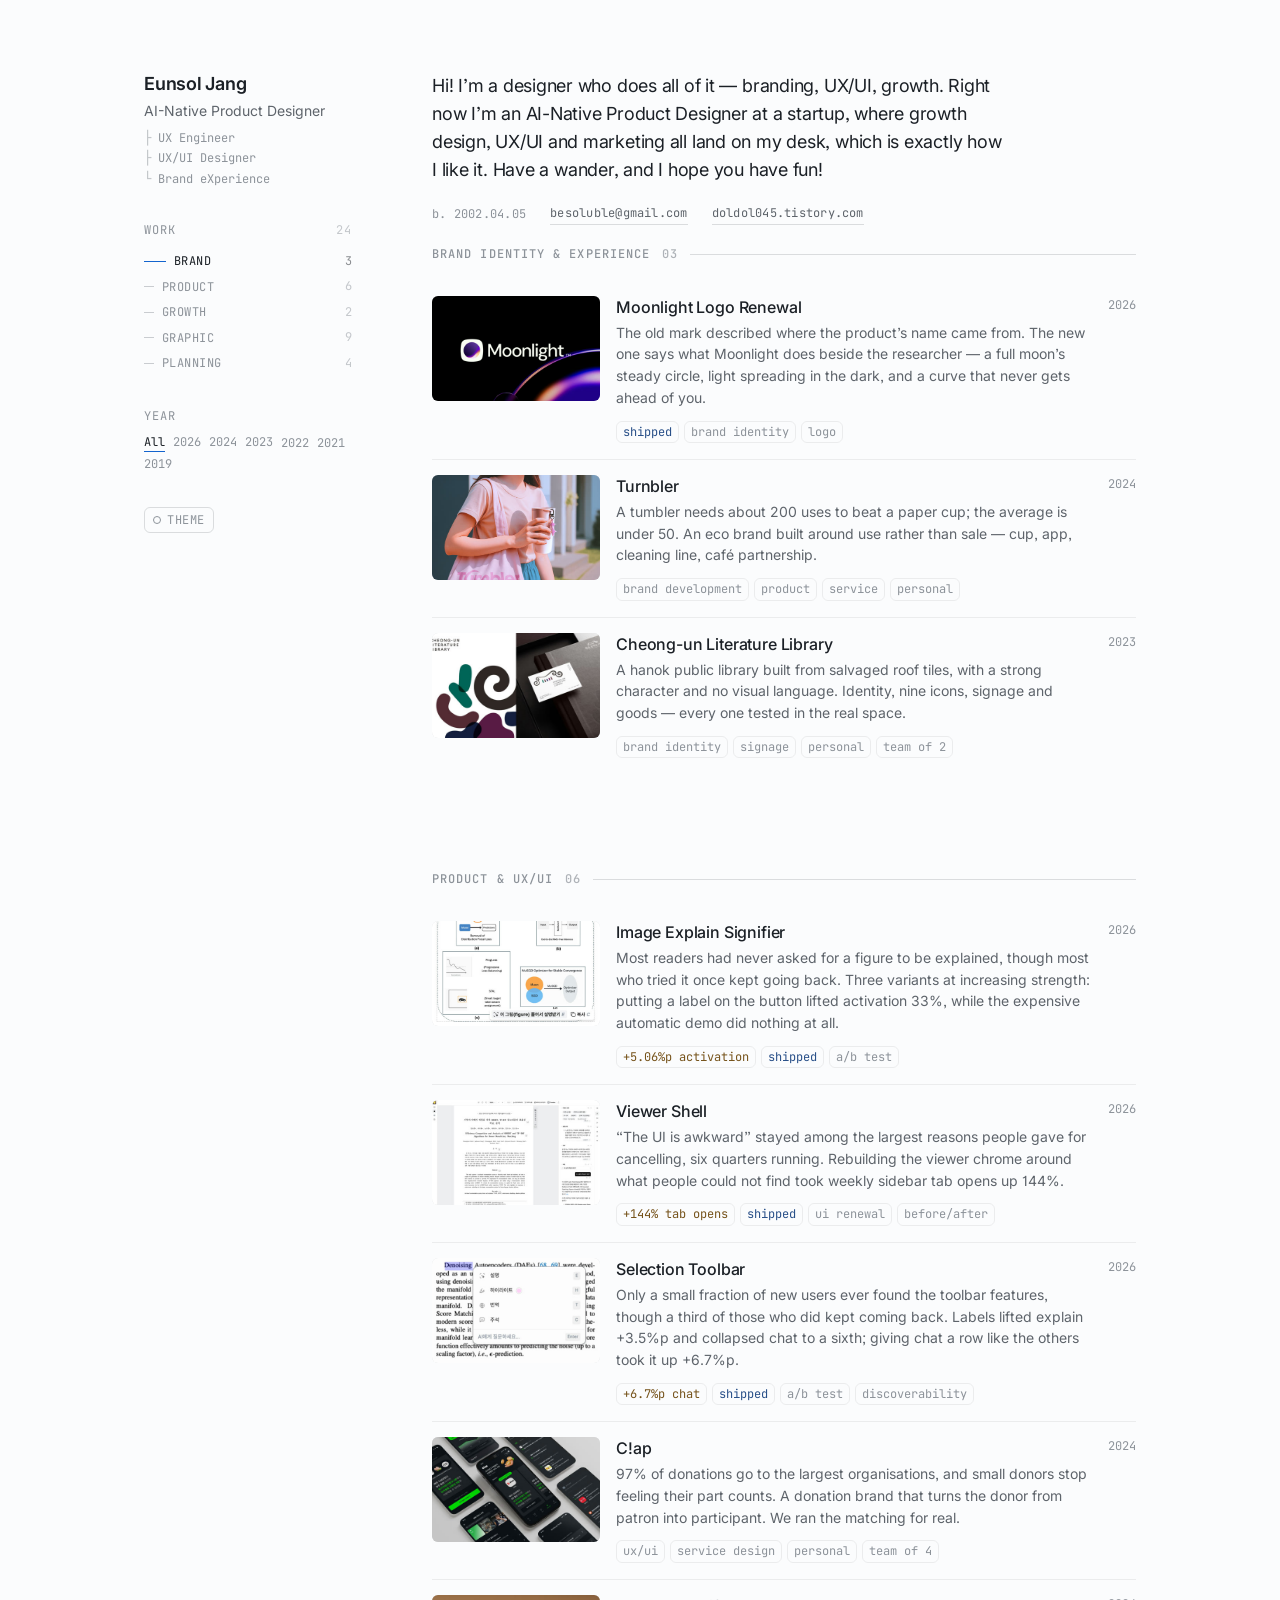
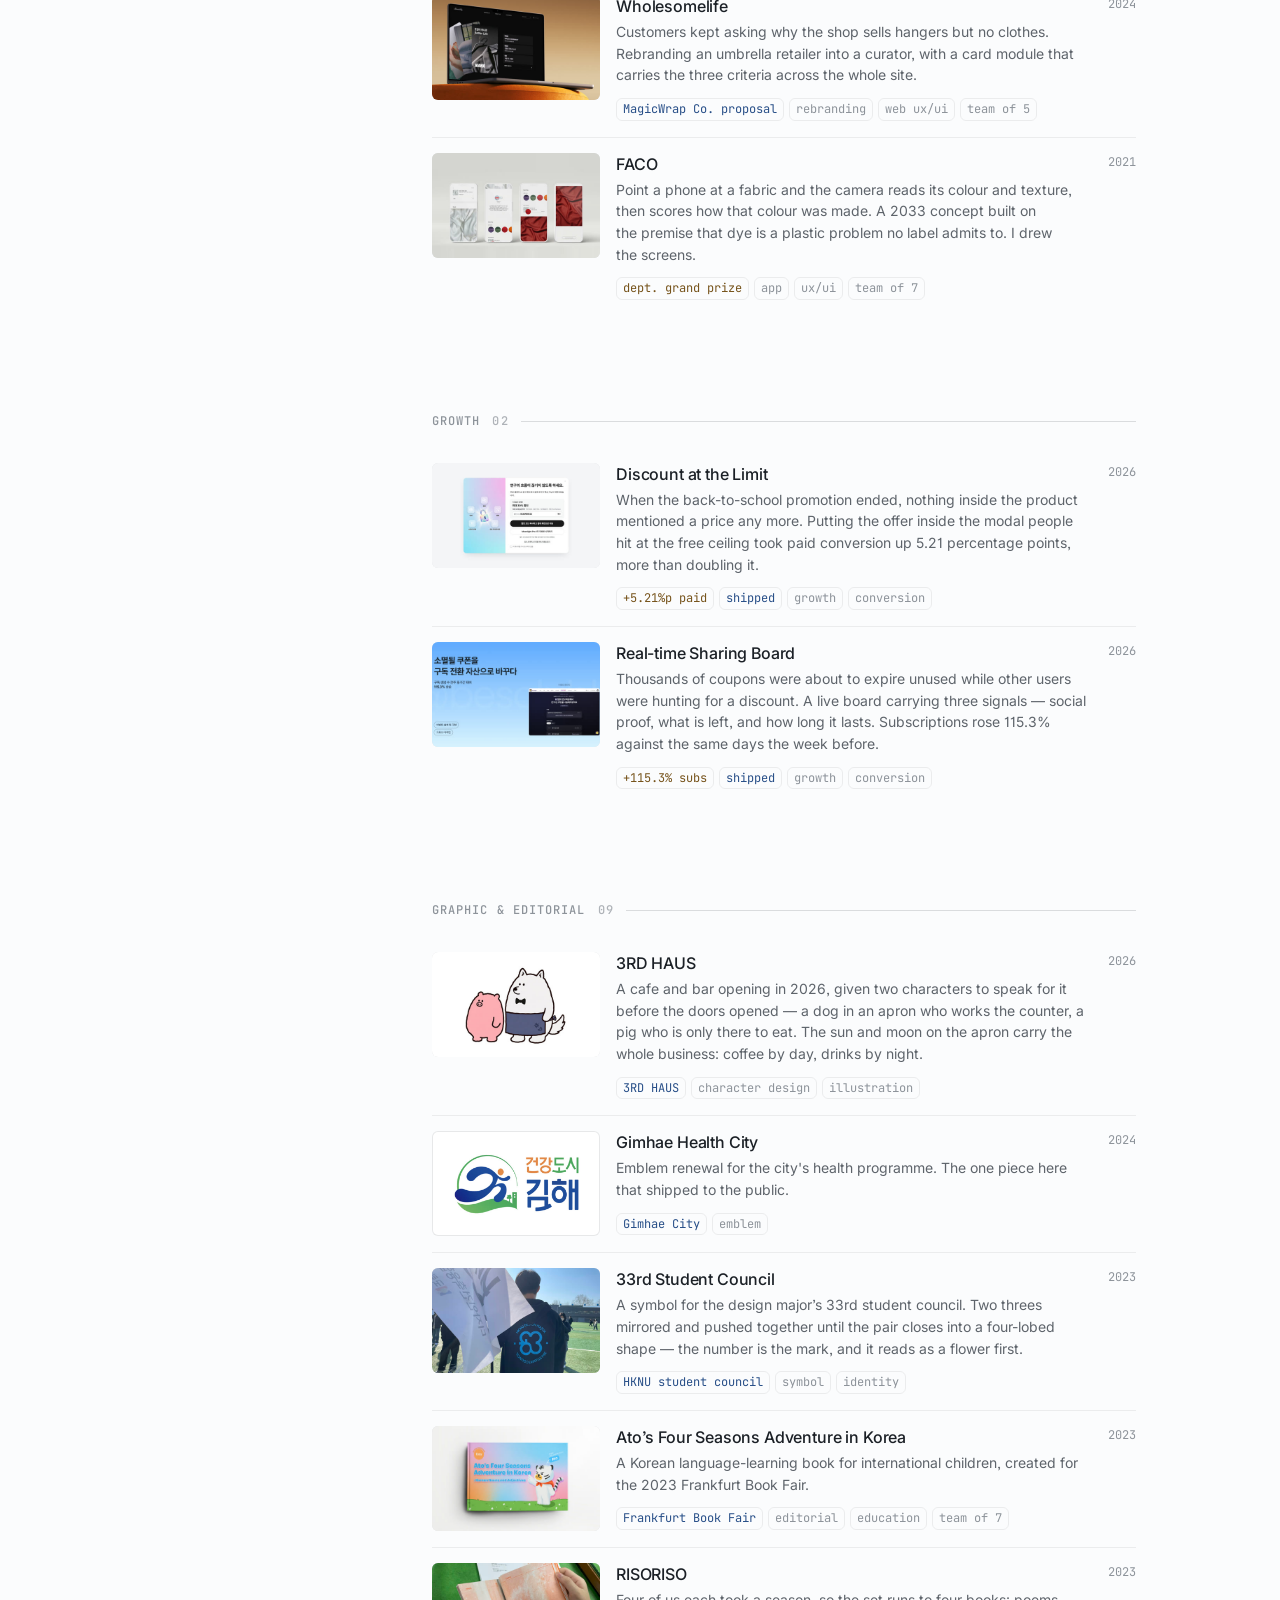
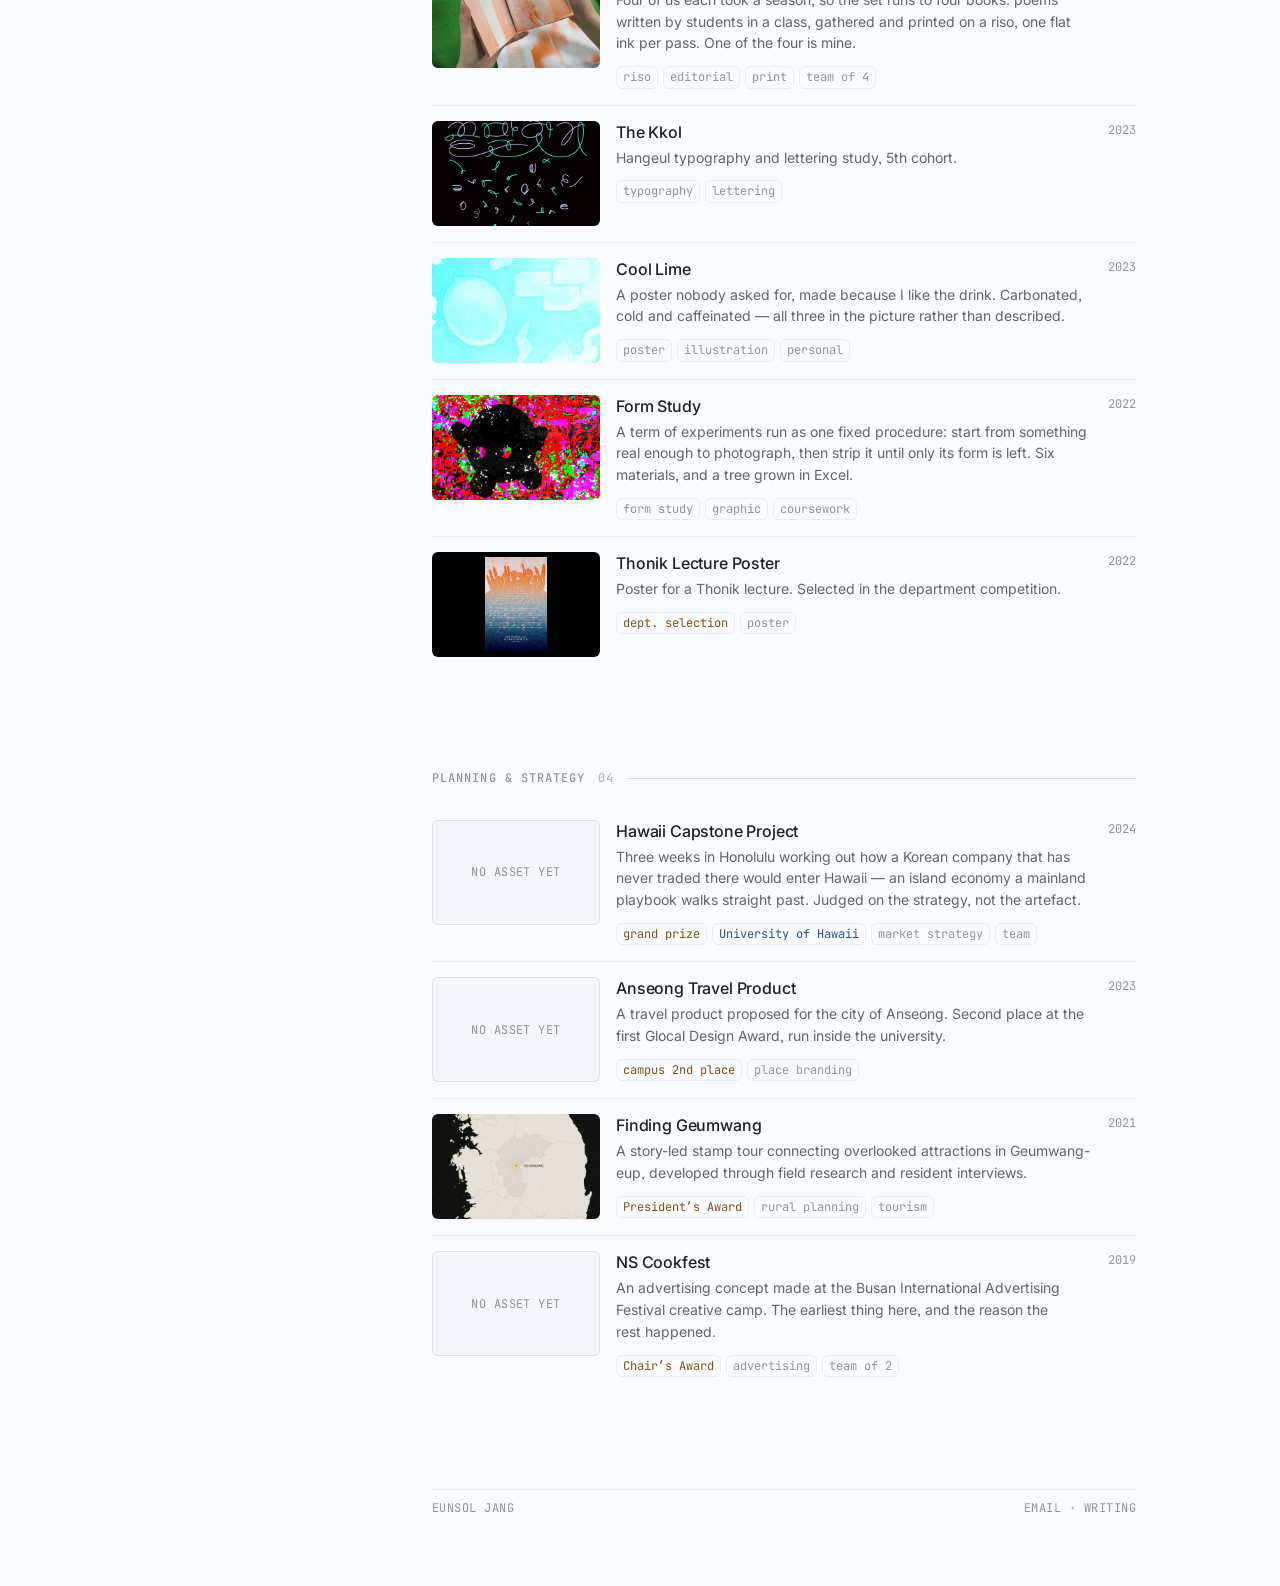
==== commit 31b43316: "Serve the index cards a thumbnail their own size Cards paint at 168×105 but were being sent the full" ====
--- a/index.html
+++ b/index.html
@@ -219,7 +219,7 @@
       <div class="rows">
 
         <a class="work" href="case.html#moonlight" data-year="2026">
-          <span class="media"><span class="art"><img src="assets/moonlight/moonlight-thumbnail.png" alt="The Moonlight wordmark beside its new circular icon on black"></span></span>
+          <span class="media"><span class="art"><img src="assets/thumbs/moonlight.jpg" alt="The Moonlight wordmark beside its new circular icon on black"></span></span>
           <span class="body">
             <span class="t">Moonlight Logo Renewal</span>
             <span class="d pretty">The old mark described where the product’s name came from. The new one says what Moonlight does beside the researcher — a full moon’s steady circle, light spreading in the dark, and a curve that never gets ahead of you.</span>
@@ -229,7 +229,7 @@
         </a>
 
         <a class="work" href="case.html#turnbler" data-year="2024">
-          <span class="media"><span class="art"><img src="assets/turnbler/hero.jpg" alt=""></span></span>
+          <span class="media"><span class="art"><img src="assets/thumbs/turnbler.jpg" alt=""></span></span>
           <span class="body">
             <span class="t">Turnbler</span>
             <span class="d pretty">A tumbler needs about 200 uses to beat a paper cup; the average is under 50. An eco brand built around use rather than sale — cup, app, cleaning line, café partnership.</span>
@@ -239,7 +239,7 @@
         </a>
 
         <a class="work" href="case.html#cheongun" data-year="2023">
-          <span class="media"><span class="art"><img src="assets/cheongun/p15.jpg" alt="A Cheong-un Literature Library business card resting on a dark notebook"></span></span>
+          <span class="media"><span class="art"><img src="assets/thumbs/cheongun.jpg" alt="A Cheong-un Literature Library business card resting on a dark notebook"></span></span>
           <span class="body">
             <span class="t">Cheong-un Literature Library</span>
             <span class="d pretty">A hanok public library built from salvaged roof tiles, with a strong character and no visual language. Identity, nine icons, signage and goods — every one tested in the real space.</span>
@@ -257,7 +257,7 @@
       <div class="rows">
 
         <a class="work" href="case.html#signifier" data-year="2026">
-          <span class="media"><span class="art"><img src="assets/signifier/signifier-thumbnail.png" alt="A figure in a paper with a labelled explain button beneath it"></span></span>
+          <span class="media"><span class="art"><img src="assets/thumbs/signifier.jpg" alt="A figure in a paper with a labelled explain button beneath it"></span></span>
           <span class="body">
             <span class="t">Image Explain Signifier</span>
             <span class="d pretty">Most readers had never asked for a figure to be explained, though most who tried it once kept going back. Three variants at increasing strength: putting a label on the button lifted activation 33%, while the expensive automatic demo did nothing at all.</span>
@@ -267,7 +267,7 @@
         </a>
 
         <a class="work" href="case.html#viewer" data-year="2026">
-          <span class="media"><span class="art"><img src="assets/viewer/viewer-thumbnail.jpg" alt="The renewed viewer shell: a 56px icon rail on the left, the document, and the panel with its own tab rail on the right"></span></span>
+          <span class="media"><span class="art"><img src="assets/thumbs/viewer.jpg" alt="The renewed viewer shell: a 56px icon rail on the left, the document, and the panel with its own tab rail on the right"></span></span>
           <span class="body">
             <span class="t">Viewer Shell</span>
             <span class="d pretty">“The UI is awkward” stayed among the largest reasons people gave for cancelling, six quarters running. Rebuilding the viewer chrome around what people could not find took weekly sidebar tab opens up 144%.</span>
@@ -277,7 +277,7 @@
         </a>
 
         <a class="work" href="case.html#toolbar" data-year="2026">
-          <span class="media"><span class="art"><img src="assets/toolbar/toolbar-thumbnail.png" alt="A selection menu over a paper, each row labelled"></span></span>
+          <span class="media"><span class="art"><img src="assets/thumbs/toolbar.jpg" alt="A selection menu over a paper, each row labelled"></span></span>
           <span class="body">
             <span class="t">Selection Toolbar</span>
             <span class="d pretty">Only a small fraction of new users ever found the toolbar features, though a third of those who did kept coming back. Labels lifted explain +3.5%p and collapsed chat to a sixth; giving chat a row like the others took it up +6.7%p.</span>
@@ -287,7 +287,7 @@
         </a>
 
         <a class="work" href="case.html#clap" data-year="2024">
-          <span class="media"><span class="art"><img src="assets/clap/brand-p56.jpg" alt=""></span></span>
+          <span class="media"><span class="art"><img src="assets/thumbs/clap.jpg" alt=""></span></span>
           <span class="body">
             <span class="t">C!ap</span>
             <span class="d pretty">97% of donations go to the largest organisations, and small donors stop feeling their part counts. A donation brand that turns the donor from patron into participant. We ran the matching for real.</span>
@@ -297,7 +297,7 @@
         </a>
 
         <a class="work" href="case.html#wholesome" data-year="2024">
-          <span class="media"><span class="art"><img src="assets/wholesome/wholesomelife-thumbnail.jpg" alt="Wholesomelife website displayed on a laptop"></span></span>
+          <span class="media"><span class="art"><img src="assets/thumbs/wholesome.jpg" alt="Wholesomelife website displayed on a laptop"></span></span>
           <span class="body">
             <span class="t">Wholesomelife</span>
             <span class="d pretty">Customers kept asking why the shop sells hangers but no clothes. Rebranding an umbrella retailer into a curator, with a card module that carries the three criteria across the whole site.</span>
@@ -307,7 +307,7 @@
         </a>
 
         <a class="work" href="case.html#faco" data-year="2021">
-          <span class="media"><span class="art"><img src="assets/faco/faco-thumbnail.jpg" alt="Four FACO screens for one material — detail page, certification, colour matching and the texture full bleed"></span></span>
+          <span class="media"><span class="art"><img src="assets/thumbs/faco.jpg" alt="Four FACO screens for one material — detail page, certification, colour matching and the texture full bleed"></span></span>
           <span class="body">
             <span class="t">FACO</span>
             <span class="d pretty">Point a phone at a fabric and the camera reads its colour and texture, then scores how that colour was made. A 2033 concept built on the premise that dye is a plastic problem no label admits to. I drew the screens.</span>
@@ -325,7 +325,7 @@
       <div class="rows">
 
         <a class="work" href="case.html#discount" data-year="2026">
-          <span class="media"><span class="art"><img src="assets/discount/discount-thumbnail.png" alt="A paywall modal showing a discount code and a copy button"></span></span>
+          <span class="media"><span class="art"><img src="assets/thumbs/discount.jpg" alt="A paywall modal showing a discount code and a copy button"></span></span>
           <span class="body">
             <span class="t">Discount at the Limit</span>
             <span class="d pretty">When the back-to-school promotion ended, nothing inside the product mentioned a price any more. Putting the offer inside the modal people hit at the free ceiling took paid conversion up 5.21 percentage points, more than doubling it.</span>
@@ -335,7 +335,7 @@
         </a>
 
         <a class="work" href="case.html#board" data-year="2026">
-          <span class="media"><span class="art"><img src="assets/growth/board-1.jpg" alt=""></span></span>
+          <span class="media"><span class="art"><img src="assets/thumbs/board.jpg" alt=""></span></span>
           <span class="body">
             <span class="t">Real-time Sharing Board</span>
             <span class="d pretty">Thousands of coupons were about to expire unused while other users were hunting for a discount. A live board carrying three signals — social proof, what is left, and how long it lasts. Subscriptions rose 115.3% against the same days the week before.</span>
@@ -353,7 +353,7 @@
       <div class="rows">
 
         <a class="work" href="case.html#haus" data-year="2026">
-          <span class="media"><span class="art"><img src="assets/3rdhaus/pair-stage.png" alt="A pink pig standing beside a white dog in a bow tie and apron"></span></span>
+          <span class="media"><span class="art"><img src="assets/thumbs/haus.jpg" alt="A pink pig standing beside a white dog in a bow tie and apron"></span></span>
           <span class="body">
             <span class="t">3RD HAUS</span>
             <span class="d pretty">A cafe and bar opening in 2026, given two characters to speak for it before the doors opened — a dog in an apron who works the counter, a pig who is only there to eat. The sun and moon on the apron carry the whole business: coffee by day, drinks by night.</span>
@@ -363,7 +363,7 @@
         </a>
 
         <a class="work" href="case.html#gimhae" data-year="2024">
-          <span class="media fit"><span class="art"><img src="assets/gimhae/logo-new.png" alt=""></span></span>
+          <span class="media fit"><span class="art"><img src="assets/thumbs/gimhae.jpg" alt=""></span></span>
           <span class="body">
             <span class="t">Gimhae Health City</span>
             <span class="d pretty">Emblem renewal for the city's health programme. The one piece here that shipped to the public.</span>
@@ -373,7 +373,7 @@
         </a>
 
         <a class="work" href="case.html#council" data-year="2023">
-          <span class="media"><span class="art"><img src="assets/council/hoodie.jpg" alt="Someone wearing the student council hoodie on a field, the symbol printed across the back"></span></span>
+          <span class="media"><span class="art"><img src="assets/thumbs/council.jpg" alt="Someone wearing the student council hoodie on a field, the symbol printed across the back"></span></span>
           <span class="body">
             <span class="t">33rd Student Council</span>
             <span class="d pretty">A symbol for the design major’s 33rd student council. Two threes mirrored and pushed together until the pair closes into a four-lobed shape — the number is the mark, and it reads as a flower first.</span>
@@ -383,7 +383,7 @@
         </a>
 
         <a class="work" href="case.html#frankfurt" data-year="2023">
-          <span class="media"><span class="art"><img src="assets/frankfurt/ato-book-cover.jpg" alt="Ato’s Four Seasons Adventure in Korea book cover"></span></span>
+          <span class="media"><span class="art"><img src="assets/thumbs/frankfurt.jpg" alt="Ato’s Four Seasons Adventure in Korea book cover"></span></span>
           <span class="body">
             <span class="t">Ato’s Four Seasons Adventure in Korea</span>
             <span class="d pretty">A Korean language-learning book for international children, created for the 2023 Frankfurt Book Fair.</span>
@@ -393,7 +393,7 @@
         </a>
 
         <a class="work" href="case.html#riso" data-year="2023">
-          <span class="media"><span class="art"><img src="assets/riso/riso-thumbnail.jpg" alt="Hands holding an open riso-printed booklet in orange ink"></span></span>
+          <span class="media"><span class="art"><img src="assets/thumbs/riso.jpg" alt="Hands holding an open riso-printed booklet in orange ink"></span></span>
           <span class="body">
             <span class="t">RISORISO</span>
             <span class="d pretty">Four of us each took a season, so the set runs to four books: poems written by students in a class, gathered and printed on a riso, one flat ink per pass. One of the four is mine.</span>
@@ -403,7 +403,7 @@
         </a>
 
         <a class="work" href="case.html#kkol" data-year="2023">
-          <span class="media"><span class="art"><img src="assets/kkol/c2.jpg" alt=""></span></span>
+          <span class="media"><span class="art"><img src="assets/thumbs/kkol.jpg" alt=""></span></span>
           <span class="body">
             <span class="t">The Kkol</span>
             <span class="d pretty">Hangeul typography and lettering study, 5th cohort.</span>
@@ -413,7 +413,7 @@
         </a>
 
         <a class="work" href="case.html#fizzio" data-year="2023">
-          <span class="media"><span class="art"><img src="assets/fizzio/fizzio-thumbnail.jpg" alt="A cyan poster of bubbles, ice and a cut lime"></span></span>
+          <span class="media"><span class="art"><img src="assets/thumbs/fizzio.jpg" alt="A cyan poster of bubbles, ice and a cut lime"></span></span>
           <span class="body">
             <span class="t">Cool Lime</span>
             <span class="d pretty">A poster nobody asked for, made because I like the drink. Carbonated, cold and caffeinated — all three in the picture rather than described.</span>
@@ -423,7 +423,7 @@
         </a>
 
         <a class="work" href="case.html#formstudy" data-year="2022">
-          <span class="media"><span class="art"><img src="assets/formstudy/formstudy-thumbnail.jpg" alt="A black bear shape over a field of red and green noise"></span></span>
+          <span class="media"><span class="art"><img src="assets/thumbs/formstudy.jpg" alt="A black bear shape over a field of red and green noise"></span></span>
           <span class="body">
             <span class="t">Form Study</span>
             <span class="d pretty">A term of experiments run as one fixed procedure: start from something real enough to photograph, then strip it until only its form is left. Six materials, and a tree grown in Excel.</span>
@@ -433,7 +433,7 @@
         </a>
 
         <a class="work" href="case.html#thonik" data-year="2022">
-          <span class="media fit" style="--fit-bg: #000; --fit-pad: 3%;"><span class="art"><img src="assets/thonik/thonik-lecture-poster.jpg" alt="Thonik Visual Voice lecture poster"></span></span>
+          <span class="media fit" style="--fit-bg: #000; --fit-pad: 3%;"><span class="art"><img src="assets/thumbs/thonik.jpg" alt="Thonik Visual Voice lecture poster"></span></span>
           <span class="body">
             <span class="t">Thonik Lecture Poster</span>
             <span class="d pretty">Poster for a Thonik lecture. Selected in the department competition.</span>
@@ -471,7 +471,7 @@
         </a>
 
         <a class="work" href="case.html#rural" data-year="2021">
-          <span class="media"><span class="art"><img src="assets/rural/finding-geumwang-map-thumbnail.png" alt="Map of South Korea marking Geumwang-eup"></span></span>
+          <span class="media"><span class="art"><img src="assets/thumbs/rural.jpg" alt="Map of South Korea marking Geumwang-eup"></span></span>
           <span class="body">
             <span class="t">Finding Geumwang</span>
             <span class="d pretty">A story-led stamp tour connecting overlooked attractions in Geumwang-eup, developed through field research and resident interviews.</span>
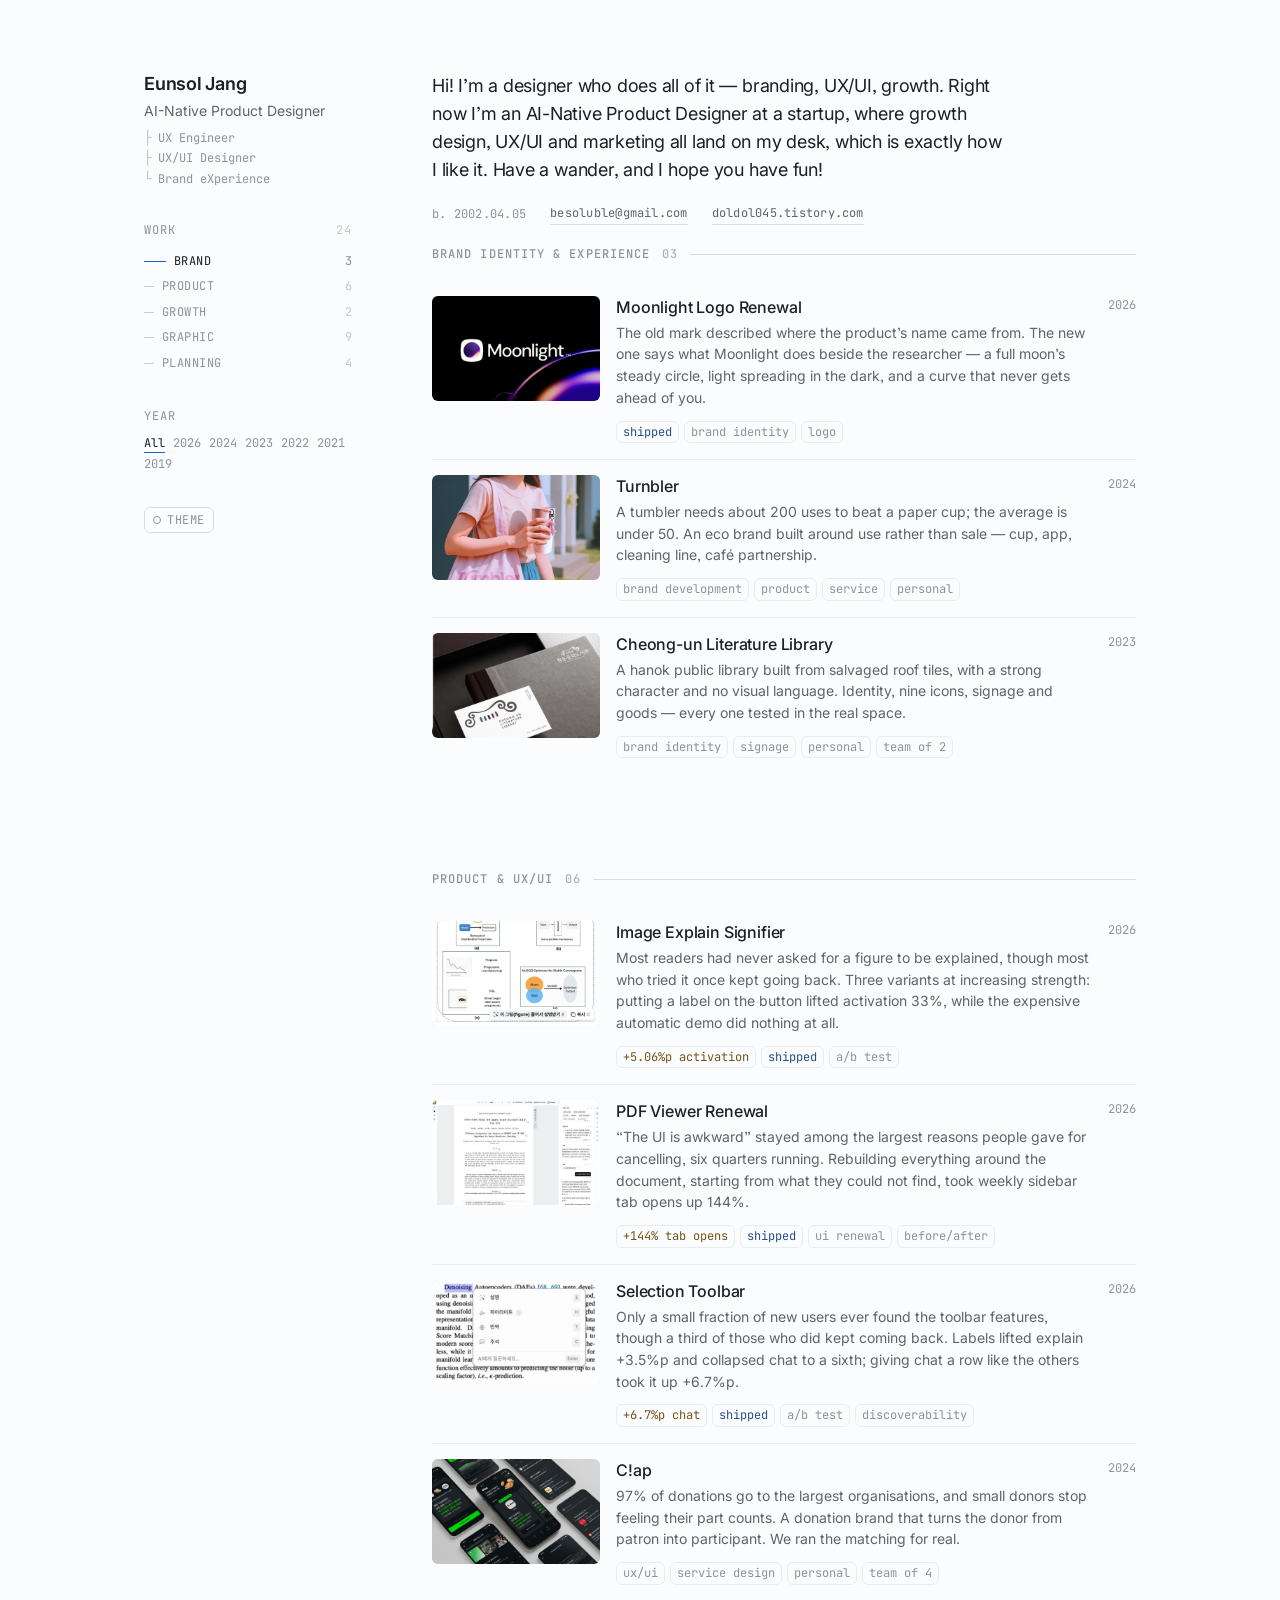
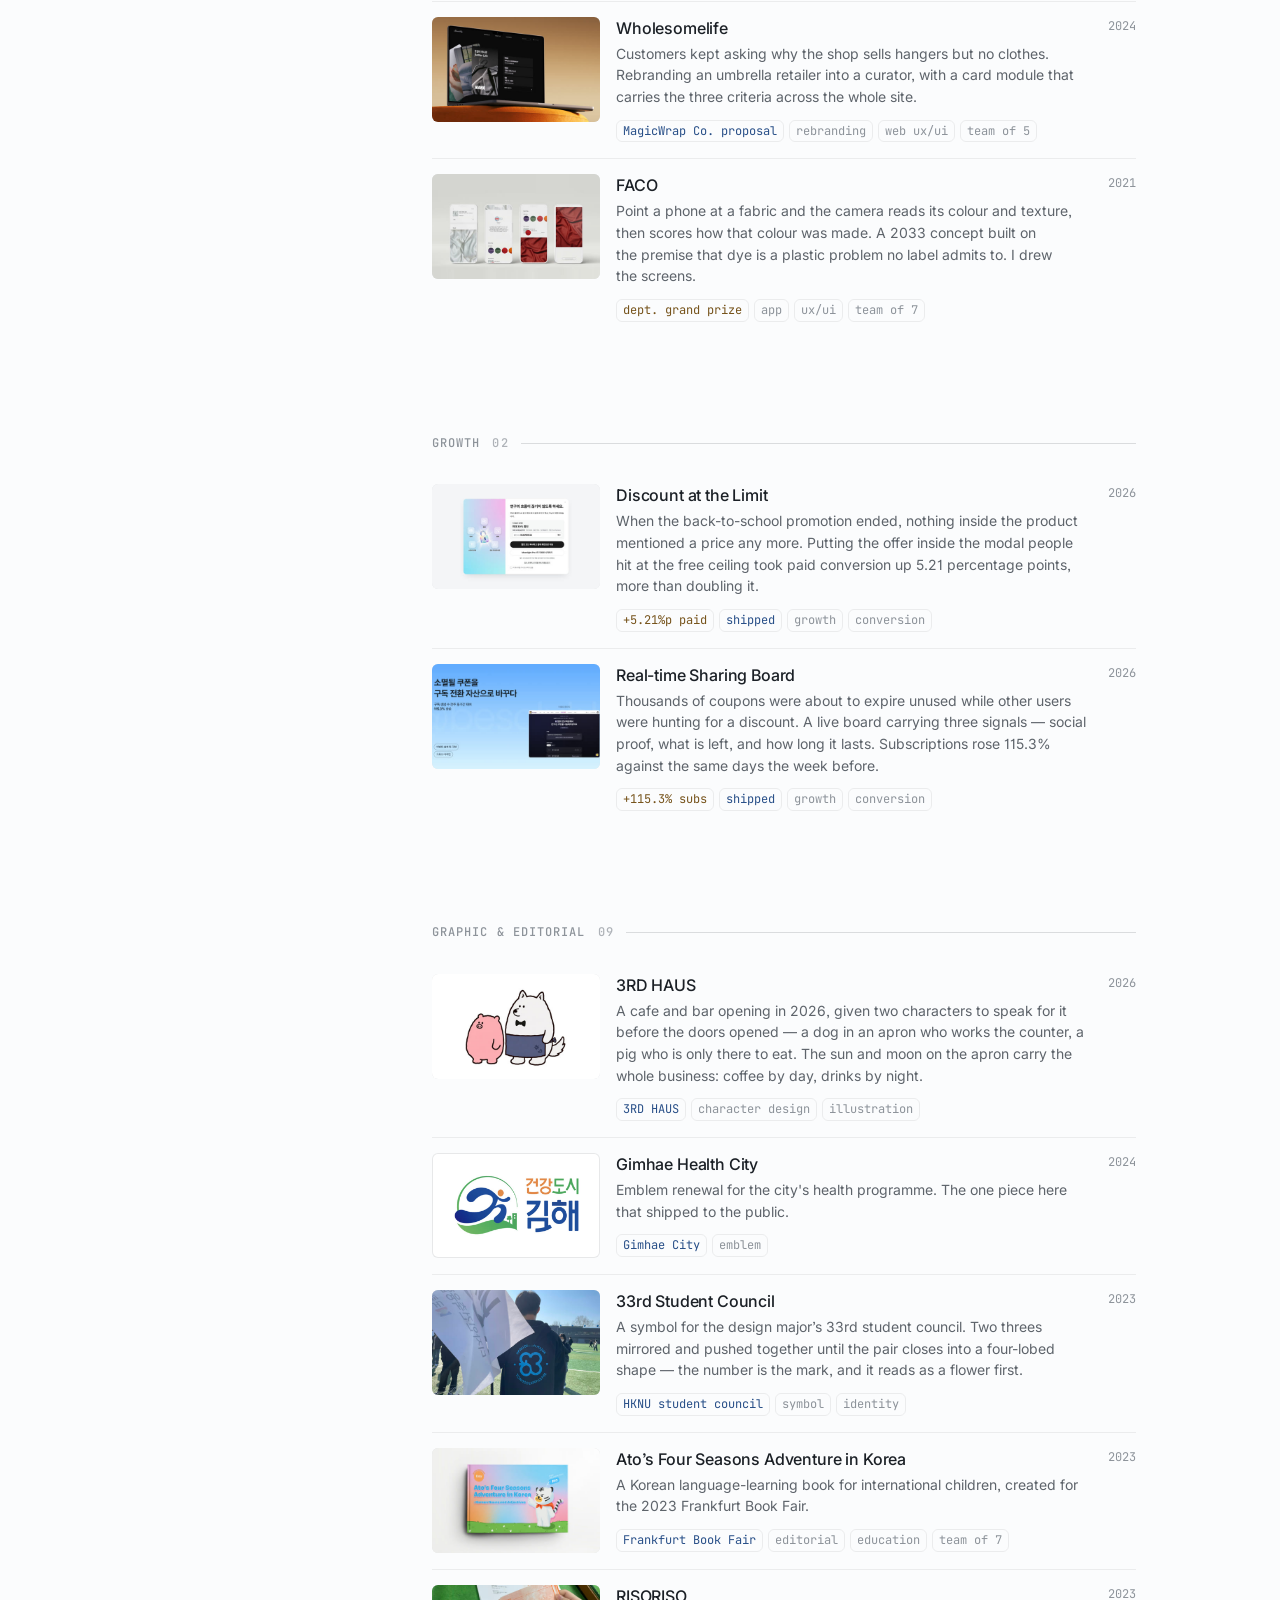
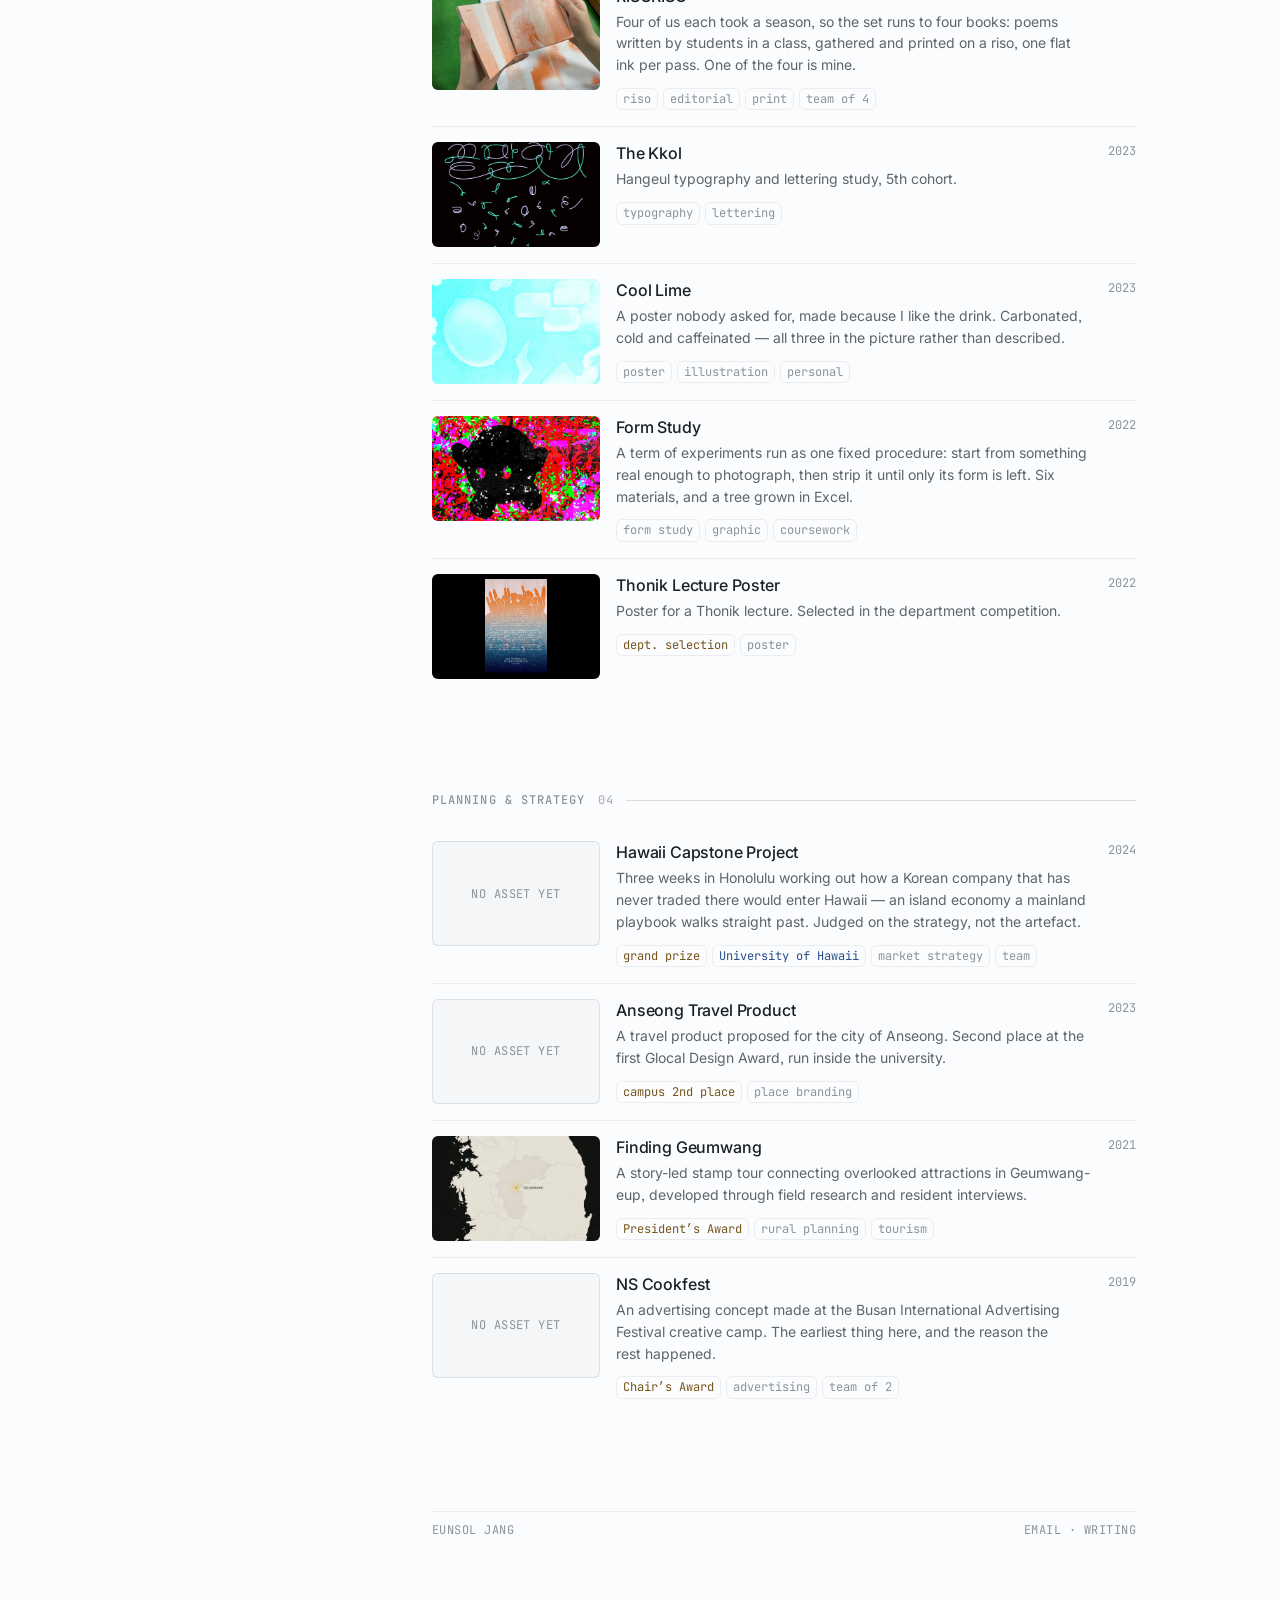
==== commit 4954821c: "Call the case what it is rather than what we called it internally "Viewer Shell" was our shorthand, " ====
--- a/index.html
+++ b/index.html
@@ -267,10 +267,10 @@
         </a>
 
         <a class="work" href="case.html#viewer" data-year="2026">
-          <span class="media"><span class="art"><img src="assets/thumbs/viewer.jpg" alt="The renewed viewer shell: a 56px icon rail on the left, the document, and the panel with its own tab rail on the right"></span></span>
-          <span class="body">
-            <span class="t">Viewer Shell</span>
-            <span class="d pretty">“The UI is awkward” stayed among the largest reasons people gave for cancelling, six quarters running. Rebuilding the viewer chrome around what people could not find took weekly sidebar tab opens up 144%.</span>
+          <span class="media"><span class="art"><img src="assets/thumbs/viewer.jpg" alt="The renewed PDF viewer: a 56px icon rail on the left, the document, and the panel with its own tab rail on the right"></span></span>
+          <span class="body">
+            <span class="t">PDF Viewer Renewal</span>
+            <span class="d pretty">“The UI is awkward” stayed among the largest reasons people gave for cancelling, six quarters running. Rebuilding everything around the document, starting from what they could not find, took weekly sidebar tab opens up 144%.</span>
             <span class="meta"><span class="tag win">+144% tab opens</span><span class="tag real">shipped</span><span class="tag">ui renewal</span><span class="tag">before/after</span></span>
           </span>
           <span class="aside"><span class="yr">2026</span></span>
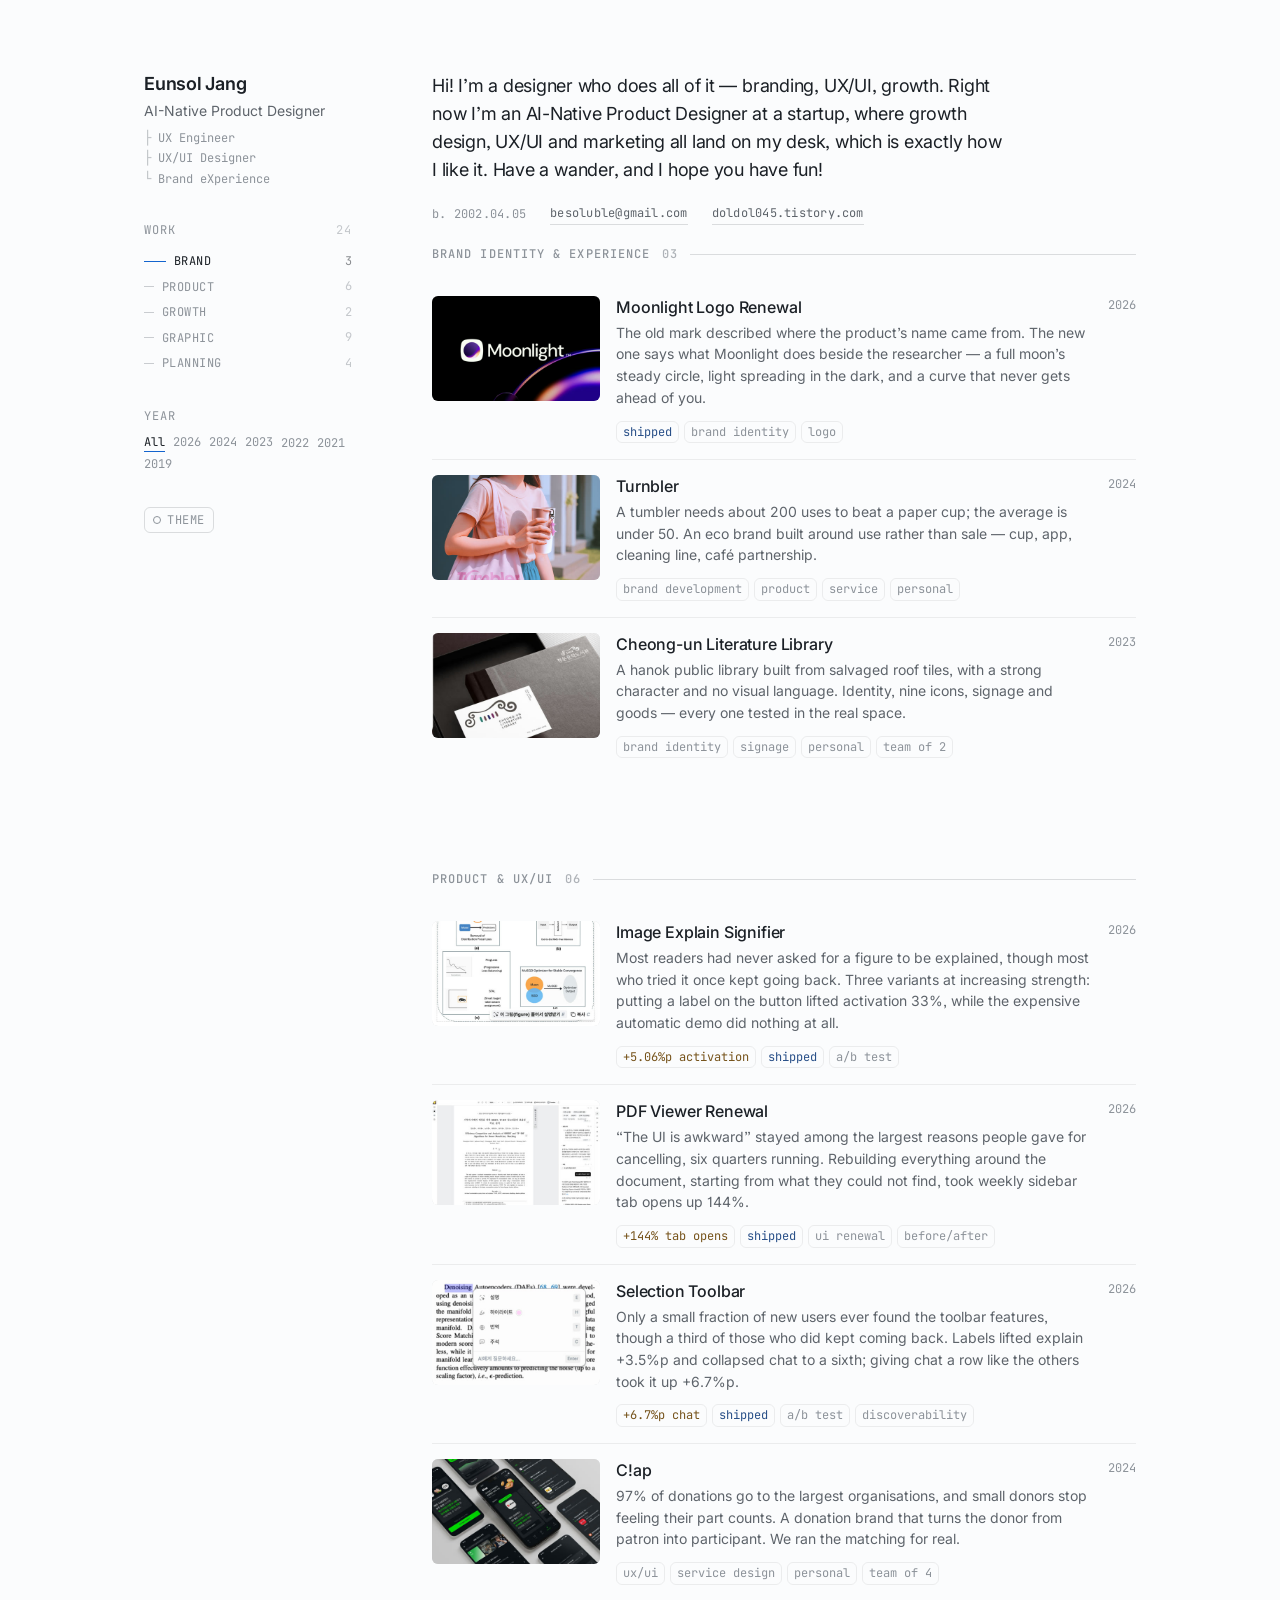
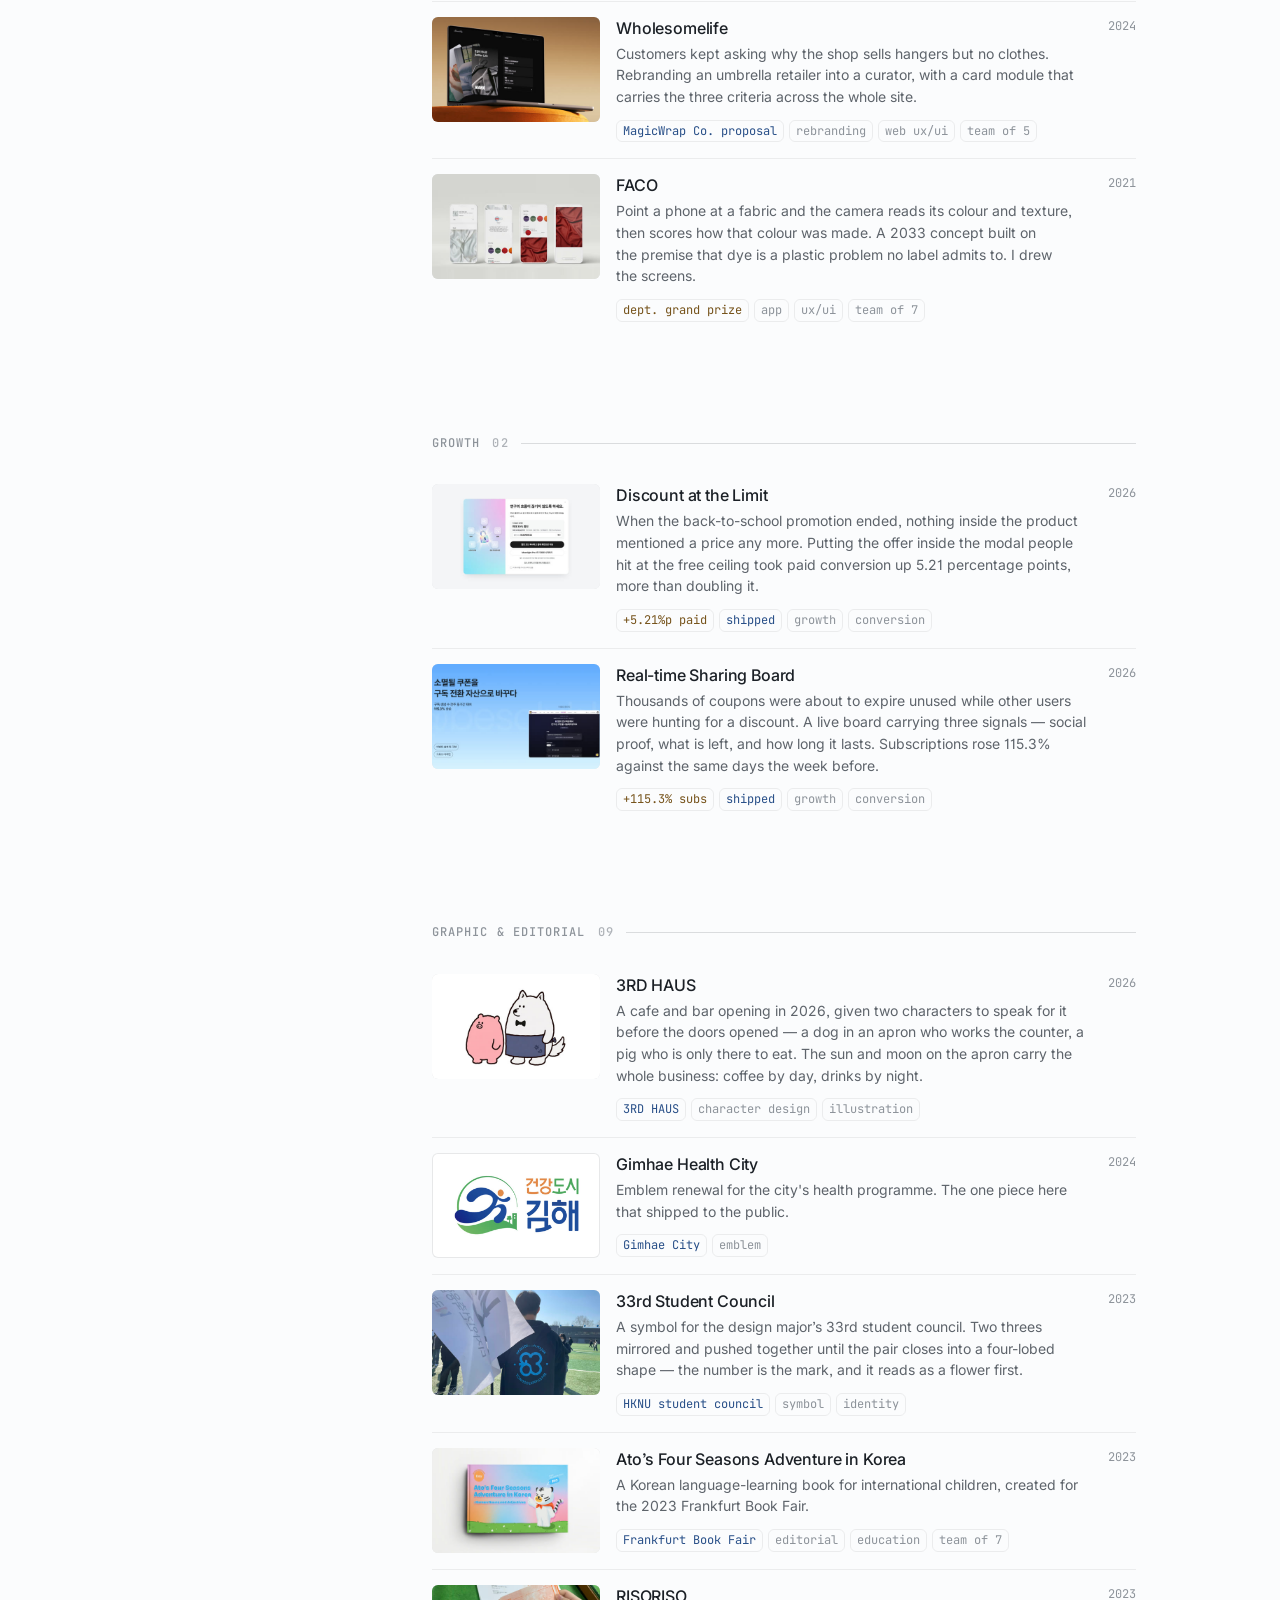
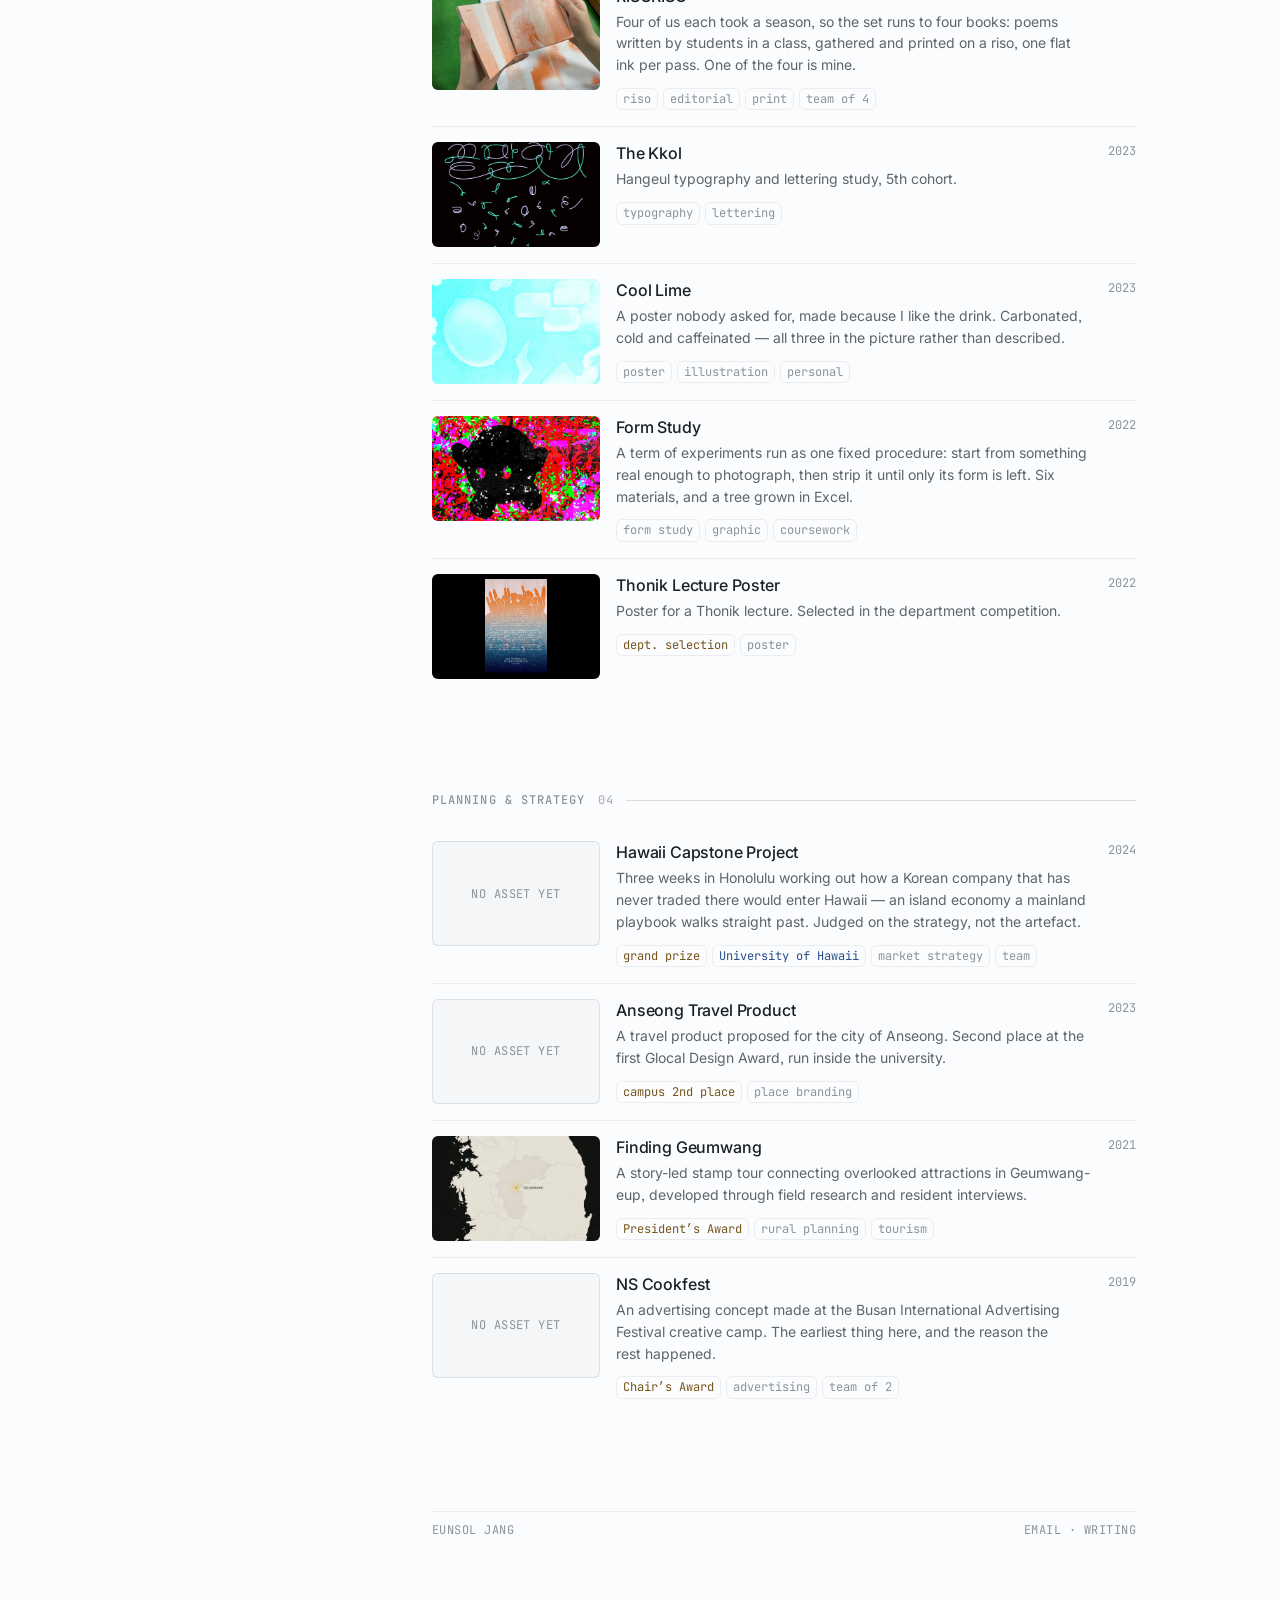
==== commit 5031eb14: "Version the preview image filename The card content changed but its path did not, so scrapers that h" ====
--- a/index.html
+++ b/index.html
@@ -12,14 +12,14 @@
 <meta property="og:title" content="Work by Eunsol Jang">
 <meta property="og:description" content="Identity systems, product interfaces and growth experiments. Selected work by Eunsol Jang.">
 <meta property="og:url" content="https://besoluble.github.io/portfolio/">
-<meta property="og:image" content="https://besoluble.github.io/portfolio/assets/brand/og.jpg">
+<meta property="og:image" content="https://besoluble.github.io/portfolio/assets/brand/og-mark.jpg">
 <meta property="og:image:width" content="1200">
 <meta property="og:image:height" content="1200">
 <meta property="og:image:alt" content="A drawn letter B, cropped to fill the frame">
 <meta name="twitter:card" content="summary">
 <meta name="twitter:title" content="Work by Eunsol Jang">
 <meta name="twitter:description" content="Identity systems, product interfaces and growth experiments. Selected work by Eunsol Jang.">
-<meta name="twitter:image" content="https://besoluble.github.io/portfolio/assets/brand/og.jpg">
+<meta name="twitter:image" content="https://besoluble.github.io/portfolio/assets/brand/og-mark.jpg">
 
 <link rel="icon" type="image/png" sizes="512x512" href="assets/brand/icon.png">
 <link rel="apple-touch-icon" href="assets/brand/icon-180.png">
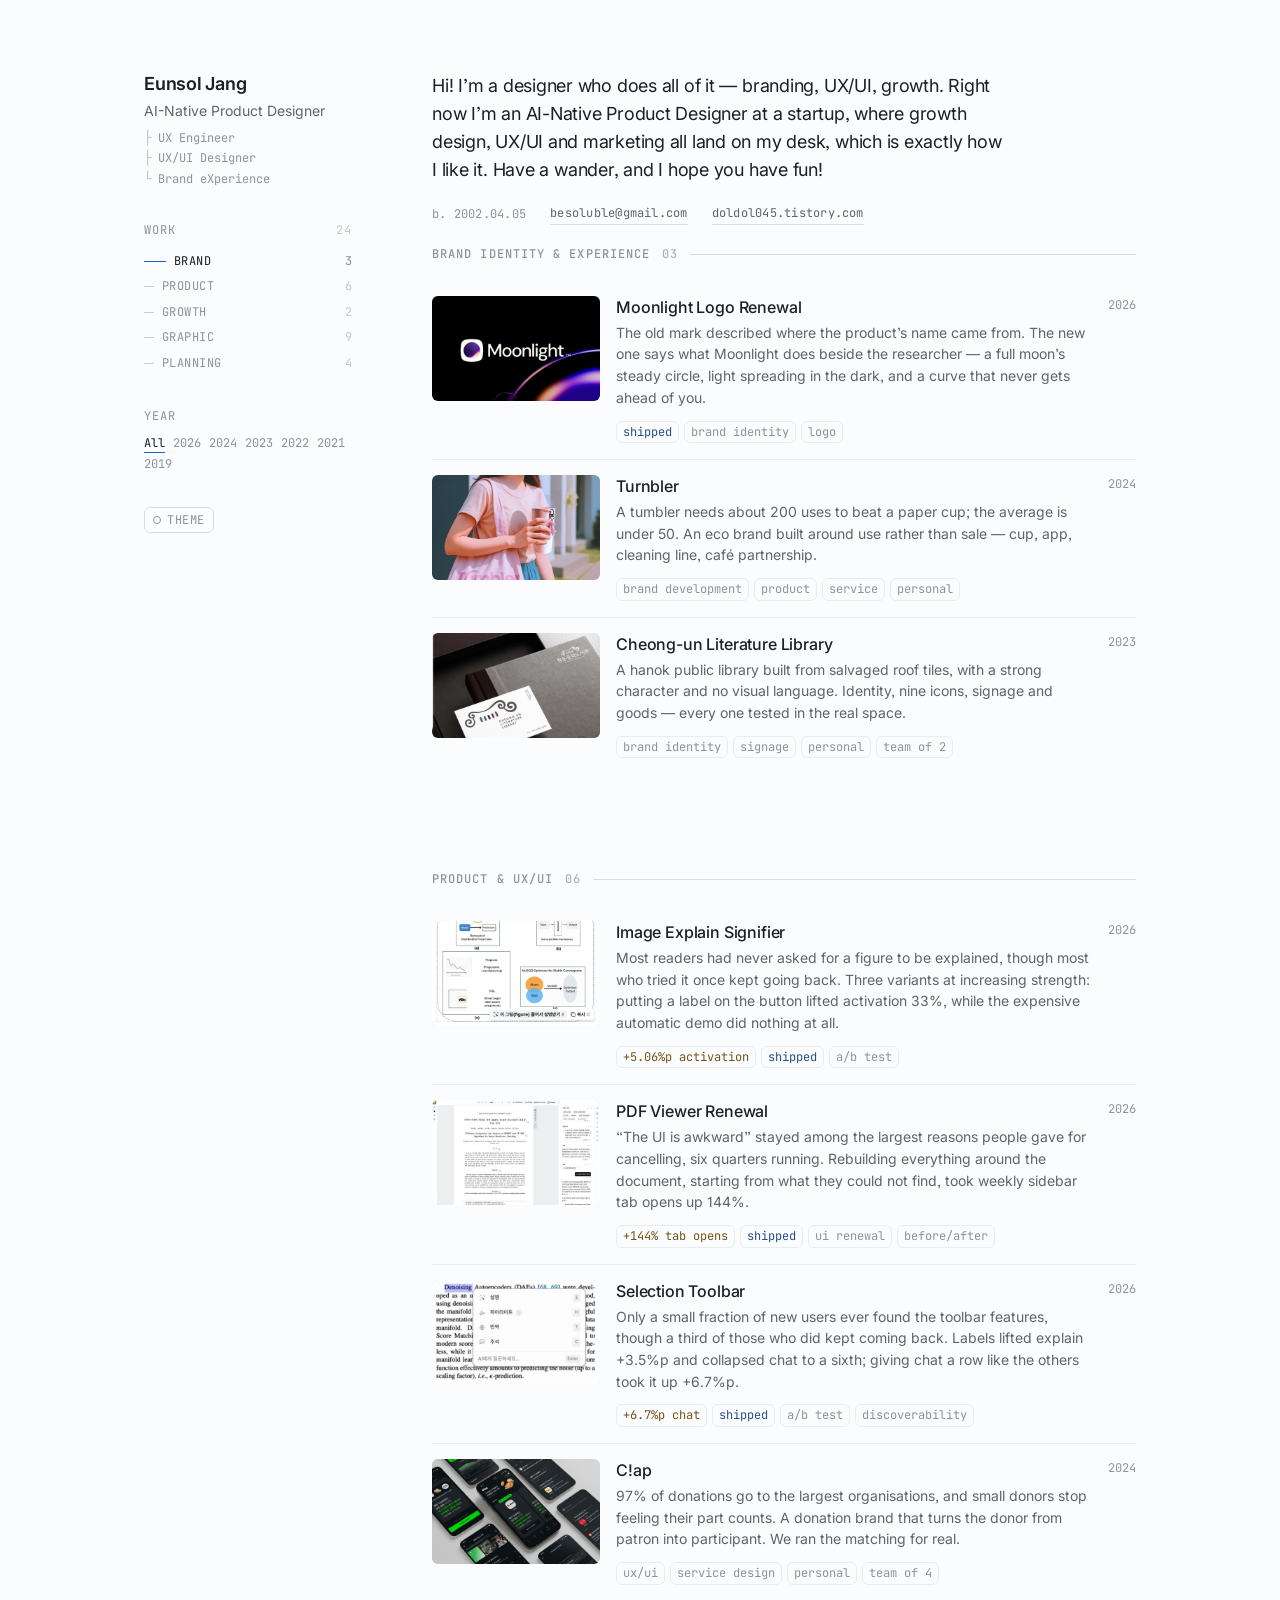
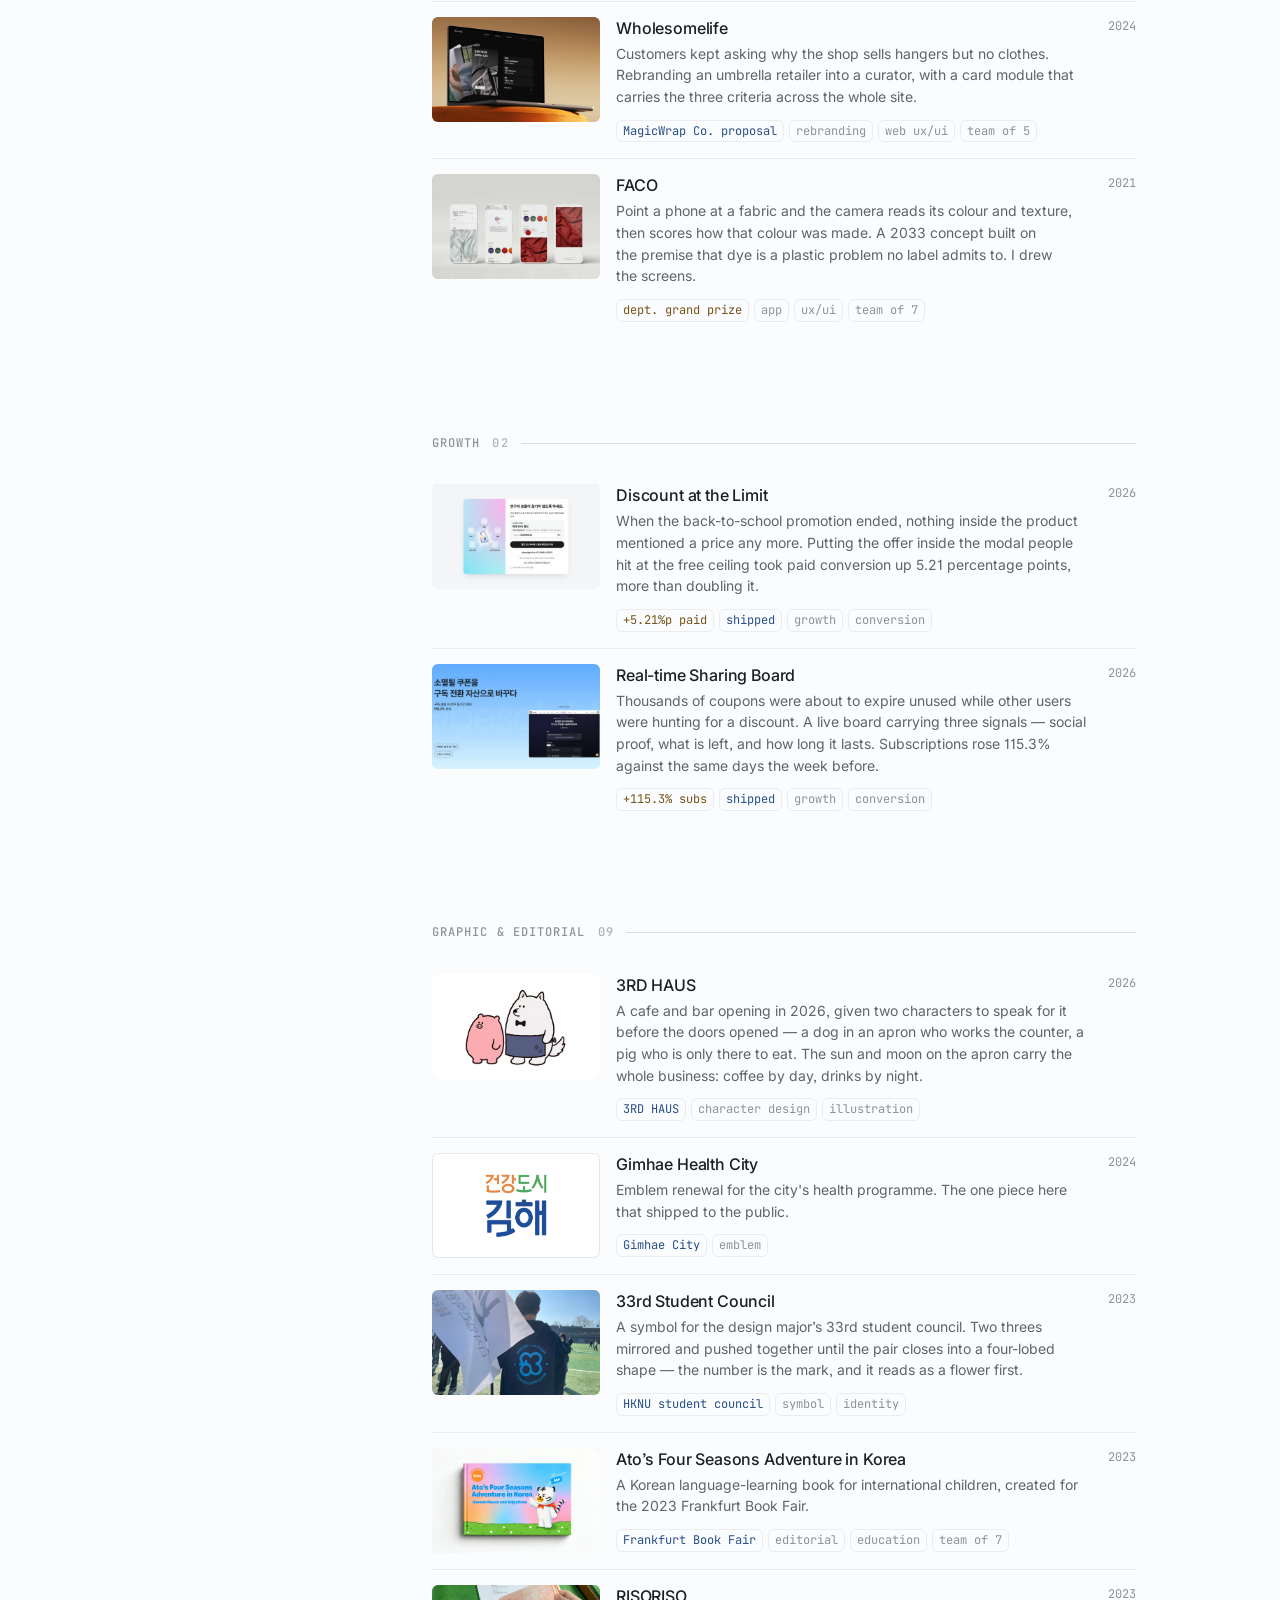
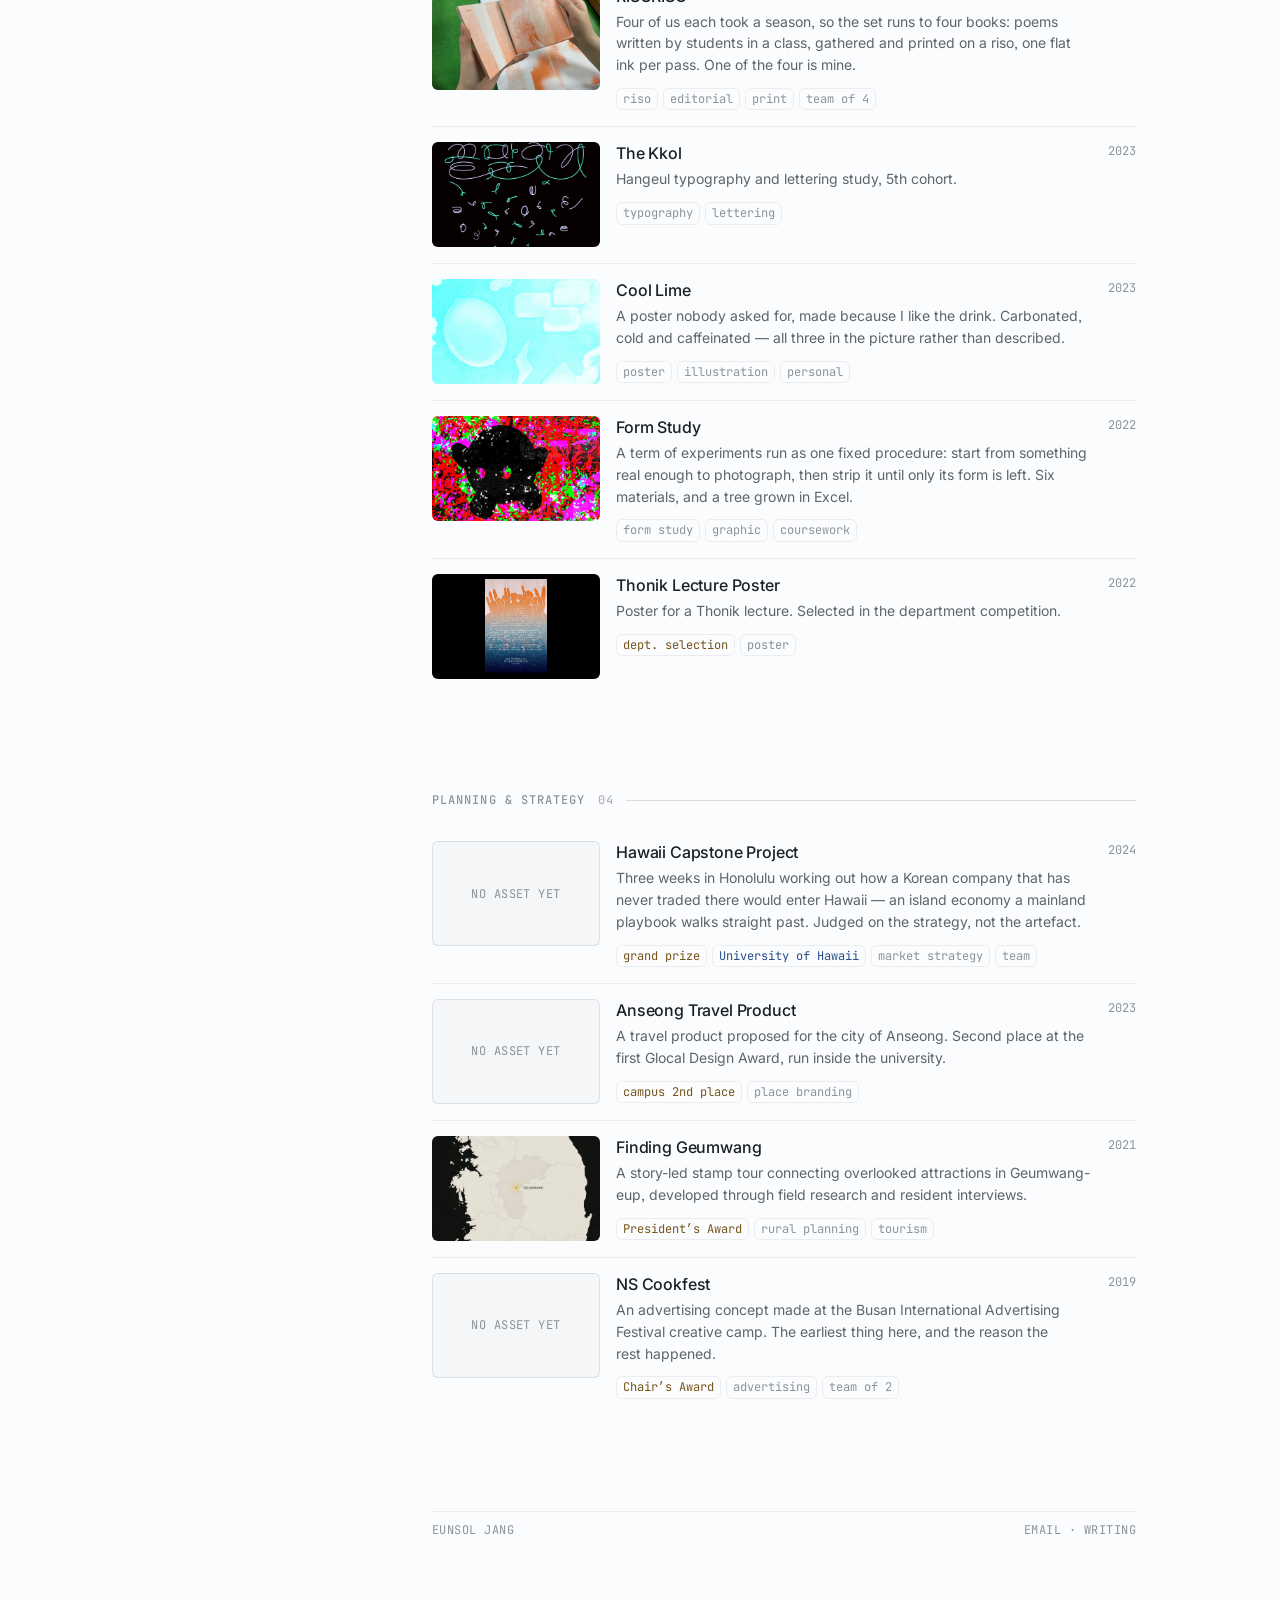
==== commit 64f8aed0: "Fingerprint the thumbnail URLs so a changed image cannot be cached stale Changing a thumbnail's cont" ====
--- a/index.html
+++ b/index.html
@@ -219,7 +219,7 @@
       <div class="rows">
 
         <a class="work" href="case.html#moonlight" data-year="2026">
-          <span class="media"><span class="art"><img src="assets/thumbs/moonlight.jpg" alt="The Moonlight wordmark beside its new circular icon on black"></span></span>
+          <span class="media"><span class="art"><img src="assets/thumbs/moonlight.jpg?v=7f1685fc" alt="The Moonlight wordmark beside its new circular icon on black"></span></span>
           <span class="body">
             <span class="t">Moonlight Logo Renewal</span>
             <span class="d pretty">The old mark described where the product’s name came from. The new one says what Moonlight does beside the researcher — a full moon’s steady circle, light spreading in the dark, and a curve that never gets ahead of you.</span>
@@ -229,7 +229,7 @@
         </a>
 
         <a class="work" href="case.html#turnbler" data-year="2024">
-          <span class="media"><span class="art"><img src="assets/thumbs/turnbler.jpg" alt=""></span></span>
+          <span class="media"><span class="art"><img src="assets/thumbs/turnbler.jpg?v=544a251e" alt=""></span></span>
           <span class="body">
             <span class="t">Turnbler</span>
             <span class="d pretty">A tumbler needs about 200 uses to beat a paper cup; the average is under 50. An eco brand built around use rather than sale — cup, app, cleaning line, café partnership.</span>
@@ -239,7 +239,7 @@
         </a>
 
         <a class="work" href="case.html#cheongun" data-year="2023">
-          <span class="media"><span class="art"><img src="assets/thumbs/cheongun.jpg" alt="A Cheong-un Literature Library business card resting on a dark notebook"></span></span>
+          <span class="media"><span class="art"><img src="assets/thumbs/cheongun.jpg?v=a31bebae" alt="A Cheong-un Literature Library business card resting on a dark notebook"></span></span>
           <span class="body">
             <span class="t">Cheong-un Literature Library</span>
             <span class="d pretty">A hanok public library built from salvaged roof tiles, with a strong character and no visual language. Identity, nine icons, signage and goods — every one tested in the real space.</span>
@@ -257,7 +257,7 @@
       <div class="rows">
 
         <a class="work" href="case.html#signifier" data-year="2026">
-          <span class="media"><span class="art"><img src="assets/thumbs/signifier.jpg" alt="A figure in a paper with a labelled explain button beneath it"></span></span>
+          <span class="media"><span class="art"><img src="assets/thumbs/signifier.jpg?v=ff411287" alt="A figure in a paper with a labelled explain button beneath it"></span></span>
           <span class="body">
             <span class="t">Image Explain Signifier</span>
             <span class="d pretty">Most readers had never asked for a figure to be explained, though most who tried it once kept going back. Three variants at increasing strength: putting a label on the button lifted activation 33%, while the expensive automatic demo did nothing at all.</span>
@@ -267,7 +267,7 @@
         </a>
 
         <a class="work" href="case.html#viewer" data-year="2026">
-          <span class="media"><span class="art"><img src="assets/thumbs/viewer.jpg" alt="The renewed PDF viewer: a 56px icon rail on the left, the document, and the panel with its own tab rail on the right"></span></span>
+          <span class="media"><span class="art"><img src="assets/thumbs/viewer.jpg?v=58c7477a" alt="The renewed PDF viewer: a 56px icon rail on the left, the document, and the panel with its own tab rail on the right"></span></span>
           <span class="body">
             <span class="t">PDF Viewer Renewal</span>
             <span class="d pretty">“The UI is awkward” stayed among the largest reasons people gave for cancelling, six quarters running. Rebuilding everything around the document, starting from what they could not find, took weekly sidebar tab opens up 144%.</span>
@@ -277,7 +277,7 @@
         </a>
 
         <a class="work" href="case.html#toolbar" data-year="2026">
-          <span class="media"><span class="art"><img src="assets/thumbs/toolbar.jpg" alt="A selection menu over a paper, each row labelled"></span></span>
+          <span class="media"><span class="art"><img src="assets/thumbs/toolbar.jpg?v=e1aee3b3" alt="A selection menu over a paper, each row labelled"></span></span>
           <span class="body">
             <span class="t">Selection Toolbar</span>
             <span class="d pretty">Only a small fraction of new users ever found the toolbar features, though a third of those who did kept coming back. Labels lifted explain +3.5%p and collapsed chat to a sixth; giving chat a row like the others took it up +6.7%p.</span>
@@ -287,7 +287,7 @@
         </a>
 
         <a class="work" href="case.html#clap" data-year="2024">
-          <span class="media"><span class="art"><img src="assets/thumbs/clap.jpg" alt=""></span></span>
+          <span class="media"><span class="art"><img src="assets/thumbs/clap.jpg?v=848a8881" alt=""></span></span>
           <span class="body">
             <span class="t">C!ap</span>
             <span class="d pretty">97% of donations go to the largest organisations, and small donors stop feeling their part counts. A donation brand that turns the donor from patron into participant. We ran the matching for real.</span>
@@ -297,7 +297,7 @@
         </a>
 
         <a class="work" href="case.html#wholesome" data-year="2024">
-          <span class="media"><span class="art"><img src="assets/thumbs/wholesome.jpg" alt="Wholesomelife website displayed on a laptop"></span></span>
+          <span class="media"><span class="art"><img src="assets/thumbs/wholesome.jpg?v=ae7ed7fd" alt="Wholesomelife website displayed on a laptop"></span></span>
           <span class="body">
             <span class="t">Wholesomelife</span>
             <span class="d pretty">Customers kept asking why the shop sells hangers but no clothes. Rebranding an umbrella retailer into a curator, with a card module that carries the three criteria across the whole site.</span>
@@ -307,7 +307,7 @@
         </a>
 
         <a class="work" href="case.html#faco" data-year="2021">
-          <span class="media"><span class="art"><img src="assets/thumbs/faco.jpg" alt="Four FACO screens for one material — detail page, certification, colour matching and the texture full bleed"></span></span>
+          <span class="media"><span class="art"><img src="assets/thumbs/faco.jpg?v=009ebef5" alt="Four FACO screens for one material — detail page, certification, colour matching and the texture full bleed"></span></span>
           <span class="body">
             <span class="t">FACO</span>
             <span class="d pretty">Point a phone at a fabric and the camera reads its colour and texture, then scores how that colour was made. A 2033 concept built on the premise that dye is a plastic problem no label admits to. I drew the screens.</span>
@@ -325,7 +325,7 @@
       <div class="rows">
 
         <a class="work" href="case.html#discount" data-year="2026">
-          <span class="media"><span class="art"><img src="assets/thumbs/discount.jpg" alt="A paywall modal showing a discount code and a copy button"></span></span>
+          <span class="media"><span class="art"><img src="assets/thumbs/discount.jpg?v=329c97e4" alt="A paywall modal showing a discount code and a copy button"></span></span>
           <span class="body">
             <span class="t">Discount at the Limit</span>
             <span class="d pretty">When the back-to-school promotion ended, nothing inside the product mentioned a price any more. Putting the offer inside the modal people hit at the free ceiling took paid conversion up 5.21 percentage points, more than doubling it.</span>
@@ -335,7 +335,7 @@
         </a>
 
         <a class="work" href="case.html#board" data-year="2026">
-          <span class="media"><span class="art"><img src="assets/thumbs/board.jpg" alt=""></span></span>
+          <span class="media"><span class="art"><img src="assets/thumbs/board.jpg?v=c7a5ab1f" alt=""></span></span>
           <span class="body">
             <span class="t">Real-time Sharing Board</span>
             <span class="d pretty">Thousands of coupons were about to expire unused while other users were hunting for a discount. A live board carrying three signals — social proof, what is left, and how long it lasts. Subscriptions rose 115.3% against the same days the week before.</span>
@@ -353,7 +353,7 @@
       <div class="rows">
 
         <a class="work" href="case.html#haus" data-year="2026">
-          <span class="media"><span class="art"><img src="assets/thumbs/haus.jpg" alt="A pink pig standing beside a white dog in a bow tie and apron"></span></span>
+          <span class="media"><span class="art"><img src="assets/thumbs/haus.jpg?v=a245155e" alt="A pink pig standing beside a white dog in a bow tie and apron"></span></span>
           <span class="body">
             <span class="t">3RD HAUS</span>
             <span class="d pretty">A cafe and bar opening in 2026, given two characters to speak for it before the doors opened — a dog in an apron who works the counter, a pig who is only there to eat. The sun and moon on the apron carry the whole business: coffee by day, drinks by night.</span>
@@ -363,7 +363,7 @@
         </a>
 
         <a class="work" href="case.html#gimhae" data-year="2024">
-          <span class="media fit"><span class="art"><img src="assets/thumbs/gimhae.jpg" alt=""></span></span>
+          <span class="media fit"><span class="art"><img src="assets/thumbs/gimhae.jpg?v=42af4fda" alt=""></span></span>
           <span class="body">
             <span class="t">Gimhae Health City</span>
             <span class="d pretty">Emblem renewal for the city's health programme. The one piece here that shipped to the public.</span>
@@ -373,7 +373,7 @@
         </a>
 
         <a class="work" href="case.html#council" data-year="2023">
-          <span class="media"><span class="art"><img src="assets/thumbs/council.jpg" alt="Someone wearing the student council hoodie on a field, the symbol printed across the back"></span></span>
+          <span class="media"><span class="art"><img src="assets/thumbs/council.jpg?v=bd605dda" alt="Someone wearing the student council hoodie on a field, the symbol printed across the back"></span></span>
           <span class="body">
             <span class="t">33rd Student Council</span>
             <span class="d pretty">A symbol for the design major’s 33rd student council. Two threes mirrored and pushed together until the pair closes into a four-lobed shape — the number is the mark, and it reads as a flower first.</span>
@@ -383,7 +383,7 @@
         </a>
 
         <a class="work" href="case.html#frankfurt" data-year="2023">
-          <span class="media"><span class="art"><img src="assets/thumbs/frankfurt.jpg" alt="Ato’s Four Seasons Adventure in Korea book cover"></span></span>
+          <span class="media"><span class="art"><img src="assets/thumbs/frankfurt.jpg?v=b23f715a" alt="Ato’s Four Seasons Adventure in Korea book cover"></span></span>
           <span class="body">
             <span class="t">Ato’s Four Seasons Adventure in Korea</span>
             <span class="d pretty">A Korean language-learning book for international children, created for the 2023 Frankfurt Book Fair.</span>
@@ -393,7 +393,7 @@
         </a>
 
         <a class="work" href="case.html#riso" data-year="2023">
-          <span class="media"><span class="art"><img src="assets/thumbs/riso.jpg" alt="Hands holding an open riso-printed booklet in orange ink"></span></span>
+          <span class="media"><span class="art"><img src="assets/thumbs/riso.jpg?v=823258d4" alt="Hands holding an open riso-printed booklet in orange ink"></span></span>
           <span class="body">
             <span class="t">RISORISO</span>
             <span class="d pretty">Four of us each took a season, so the set runs to four books: poems written by students in a class, gathered and printed on a riso, one flat ink per pass. One of the four is mine.</span>
@@ -403,7 +403,7 @@
         </a>
 
         <a class="work" href="case.html#kkol" data-year="2023">
-          <span class="media"><span class="art"><img src="assets/thumbs/kkol.jpg" alt=""></span></span>
+          <span class="media"><span class="art"><img src="assets/thumbs/kkol.jpg?v=a8133aa0" alt=""></span></span>
           <span class="body">
             <span class="t">The Kkol</span>
             <span class="d pretty">Hangeul typography and lettering study, 5th cohort.</span>
@@ -413,7 +413,7 @@
         </a>
 
         <a class="work" href="case.html#fizzio" data-year="2023">
-          <span class="media"><span class="art"><img src="assets/thumbs/fizzio.jpg" alt="A cyan poster of bubbles, ice and a cut lime"></span></span>
+          <span class="media"><span class="art"><img src="assets/thumbs/fizzio.jpg?v=8f8f93fe" alt="A cyan poster of bubbles, ice and a cut lime"></span></span>
           <span class="body">
             <span class="t">Cool Lime</span>
             <span class="d pretty">A poster nobody asked for, made because I like the drink. Carbonated, cold and caffeinated — all three in the picture rather than described.</span>
@@ -423,7 +423,7 @@
         </a>
 
         <a class="work" href="case.html#formstudy" data-year="2022">
-          <span class="media"><span class="art"><img src="assets/thumbs/formstudy.jpg" alt="A black bear shape over a field of red and green noise"></span></span>
+          <span class="media"><span class="art"><img src="assets/thumbs/formstudy.jpg?v=c49d59dc" alt="A black bear shape over a field of red and green noise"></span></span>
           <span class="body">
             <span class="t">Form Study</span>
             <span class="d pretty">A term of experiments run as one fixed procedure: start from something real enough to photograph, then strip it until only its form is left. Six materials, and a tree grown in Excel.</span>
@@ -433,7 +433,7 @@
         </a>
 
         <a class="work" href="case.html#thonik" data-year="2022">
-          <span class="media fit" style="--fit-bg: #000; --fit-pad: 3%;"><span class="art"><img src="assets/thumbs/thonik.jpg" alt="Thonik Visual Voice lecture poster"></span></span>
+          <span class="media fit" style="--fit-bg: #000; --fit-pad: 3%;"><span class="art"><img src="assets/thumbs/thonik.jpg?v=0238b37b" alt="Thonik Visual Voice lecture poster"></span></span>
           <span class="body">
             <span class="t">Thonik Lecture Poster</span>
             <span class="d pretty">Poster for a Thonik lecture. Selected in the department competition.</span>
@@ -471,7 +471,7 @@
         </a>
 
         <a class="work" href="case.html#rural" data-year="2021">
-          <span class="media"><span class="art"><img src="assets/thumbs/rural.jpg" alt="Map of South Korea marking Geumwang-eup"></span></span>
+          <span class="media"><span class="art"><img src="assets/thumbs/rural.jpg?v=70156540" alt="Map of South Korea marking Geumwang-eup"></span></span>
           <span class="body">
             <span class="t">Finding Geumwang</span>
             <span class="d pretty">A story-led stamp tour connecting overlooked attractions in Geumwang-eup, developed through field research and resident interviews.</span>
